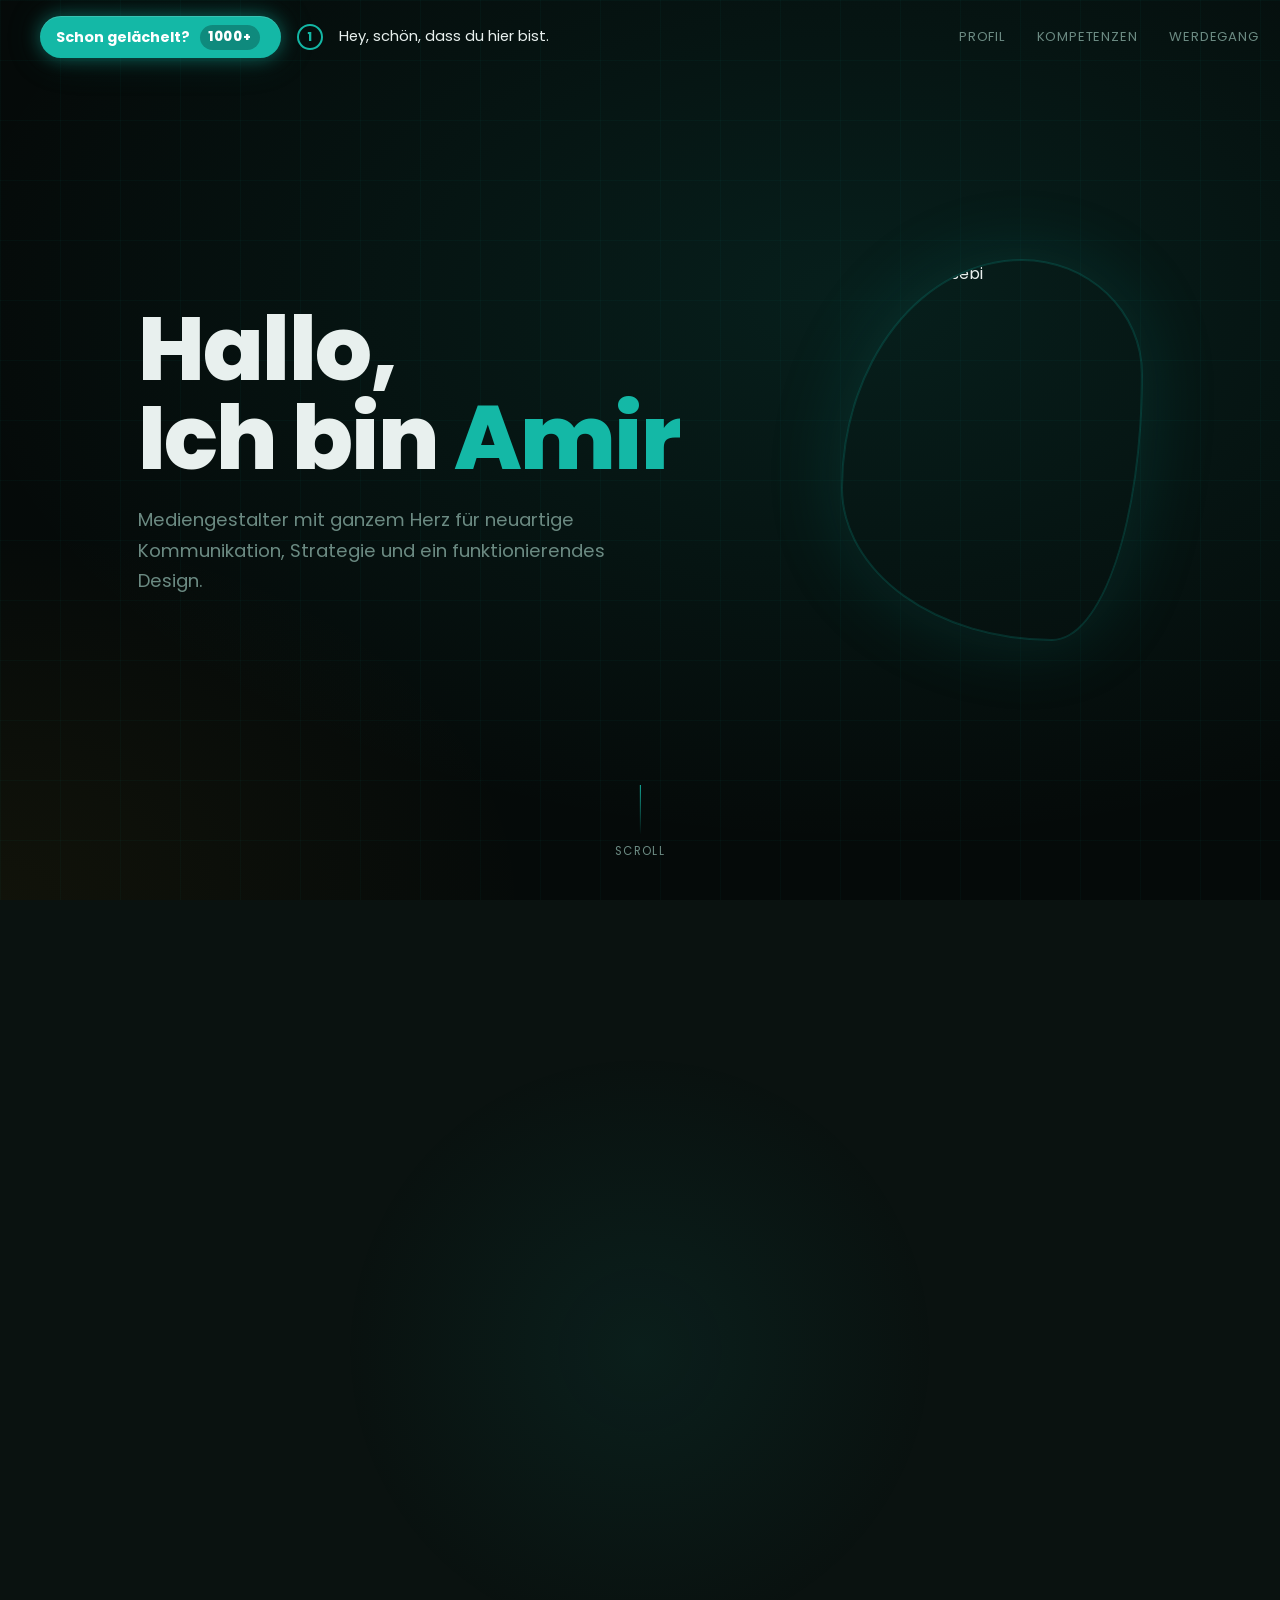
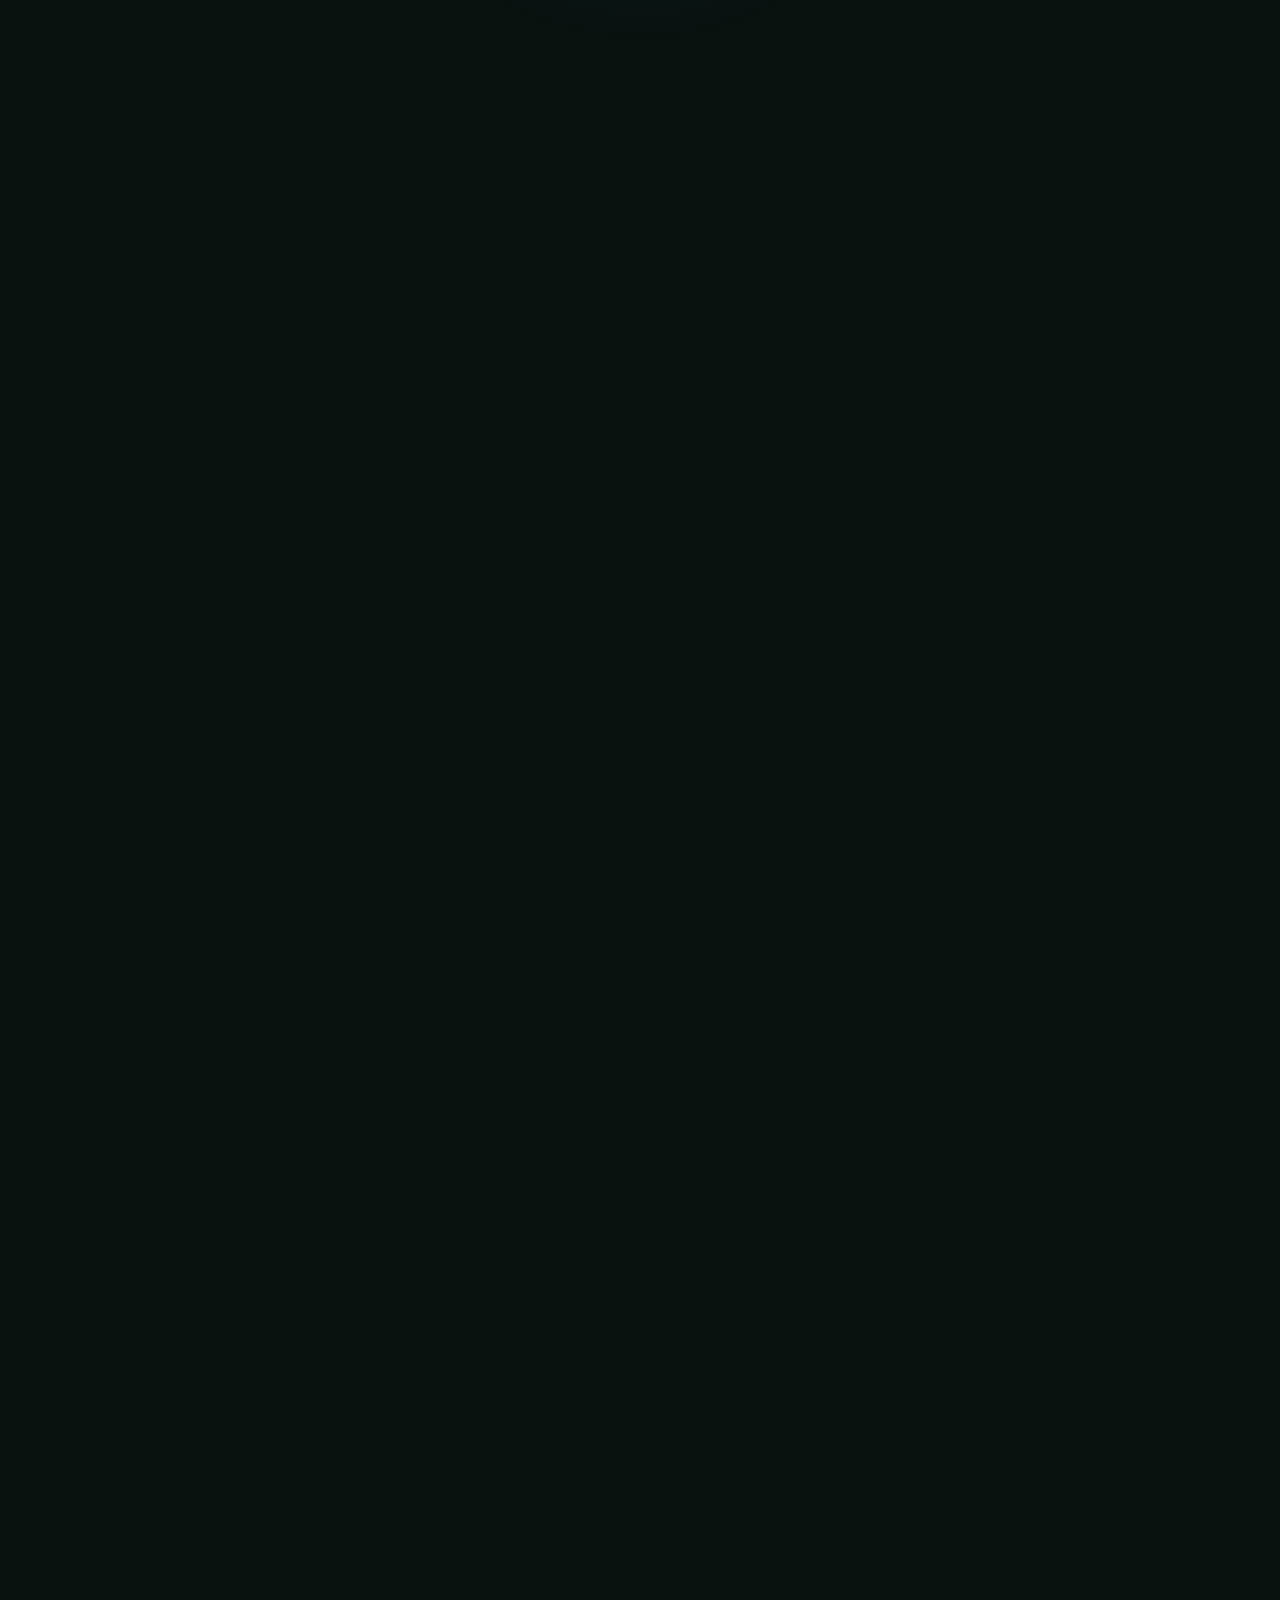
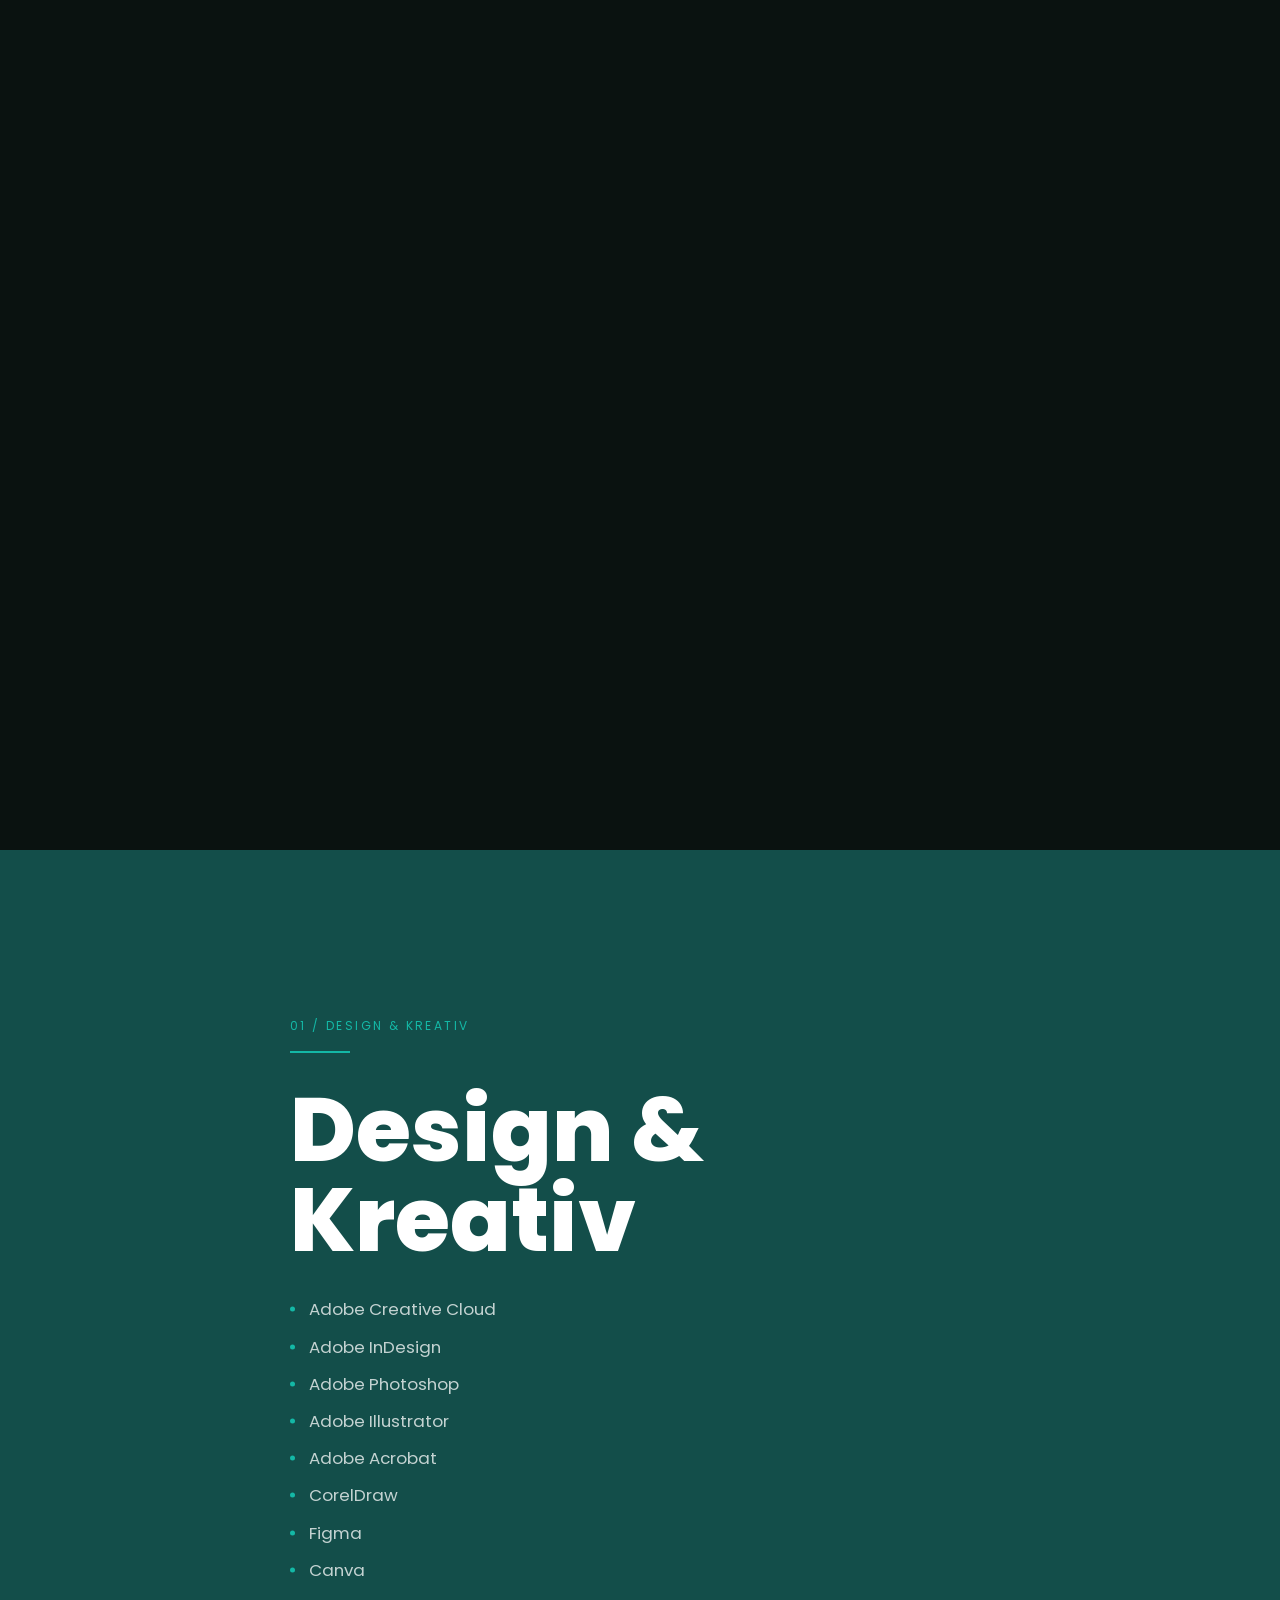
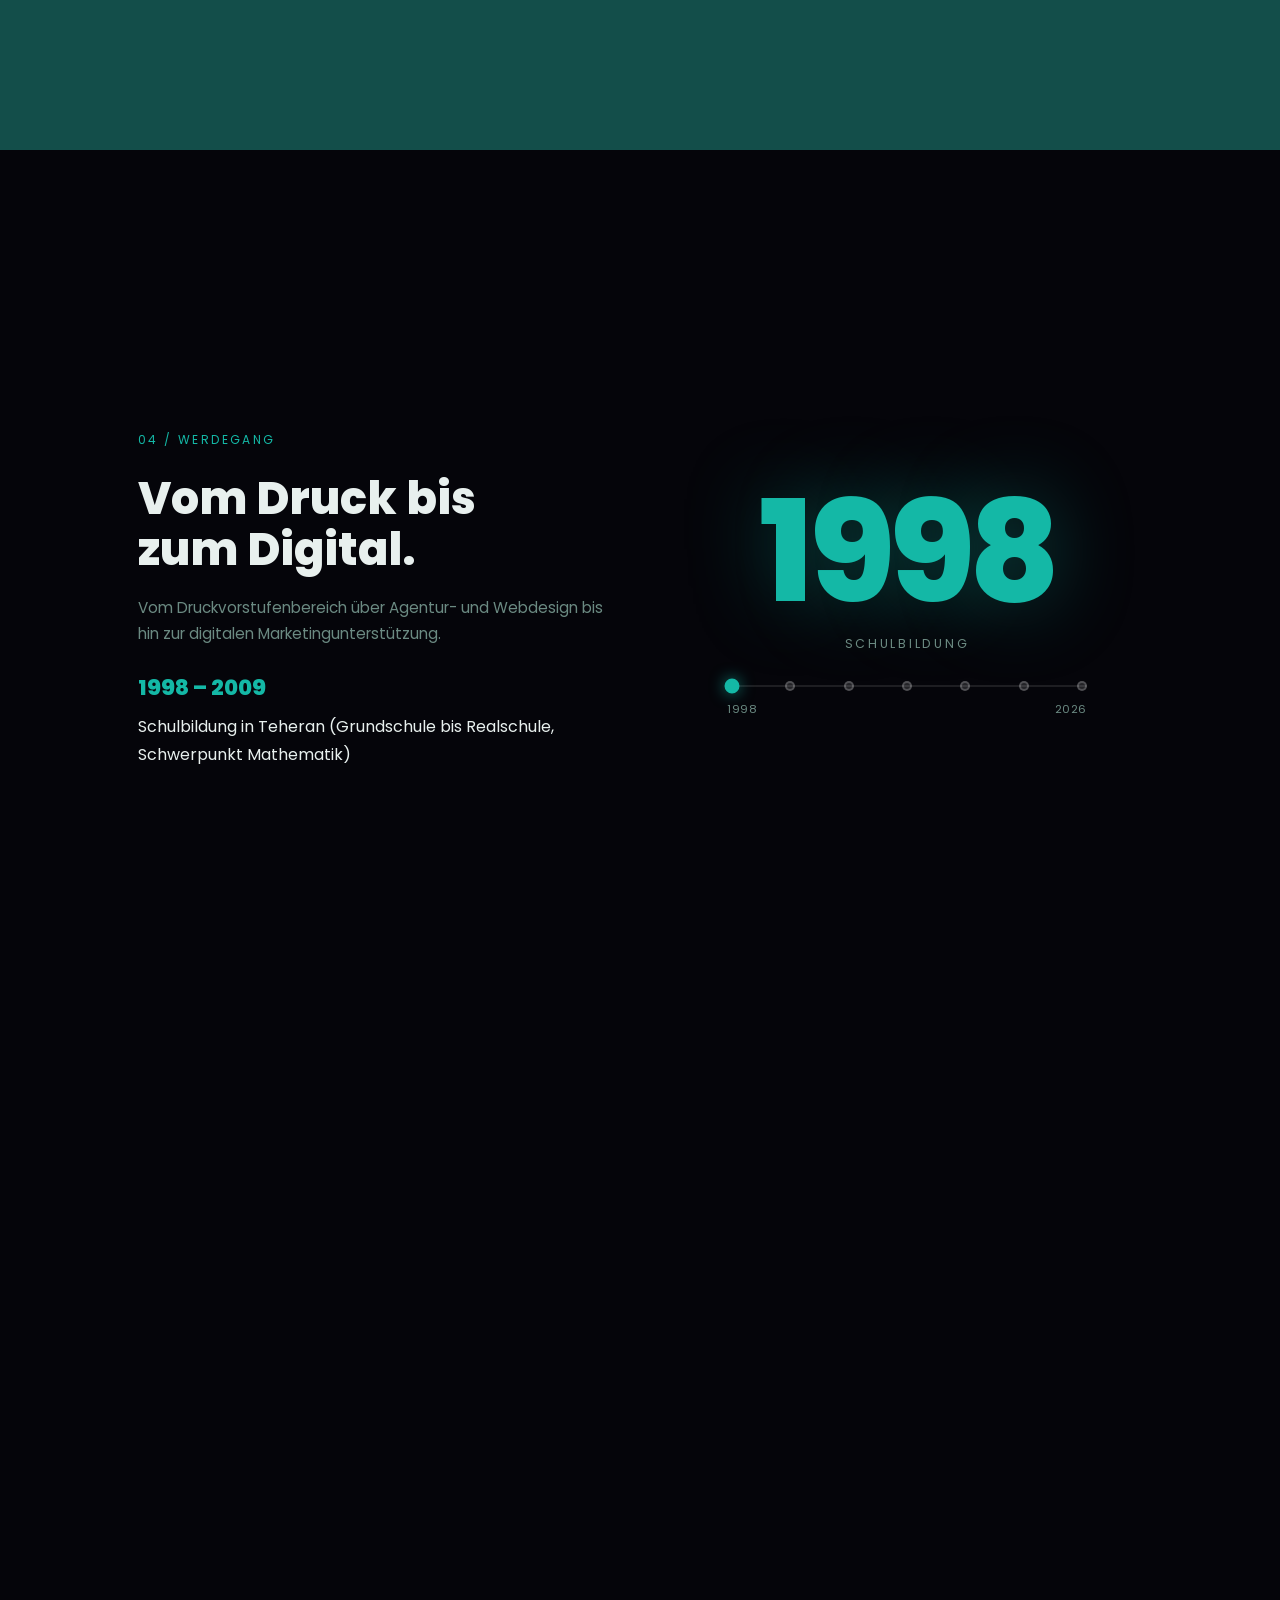
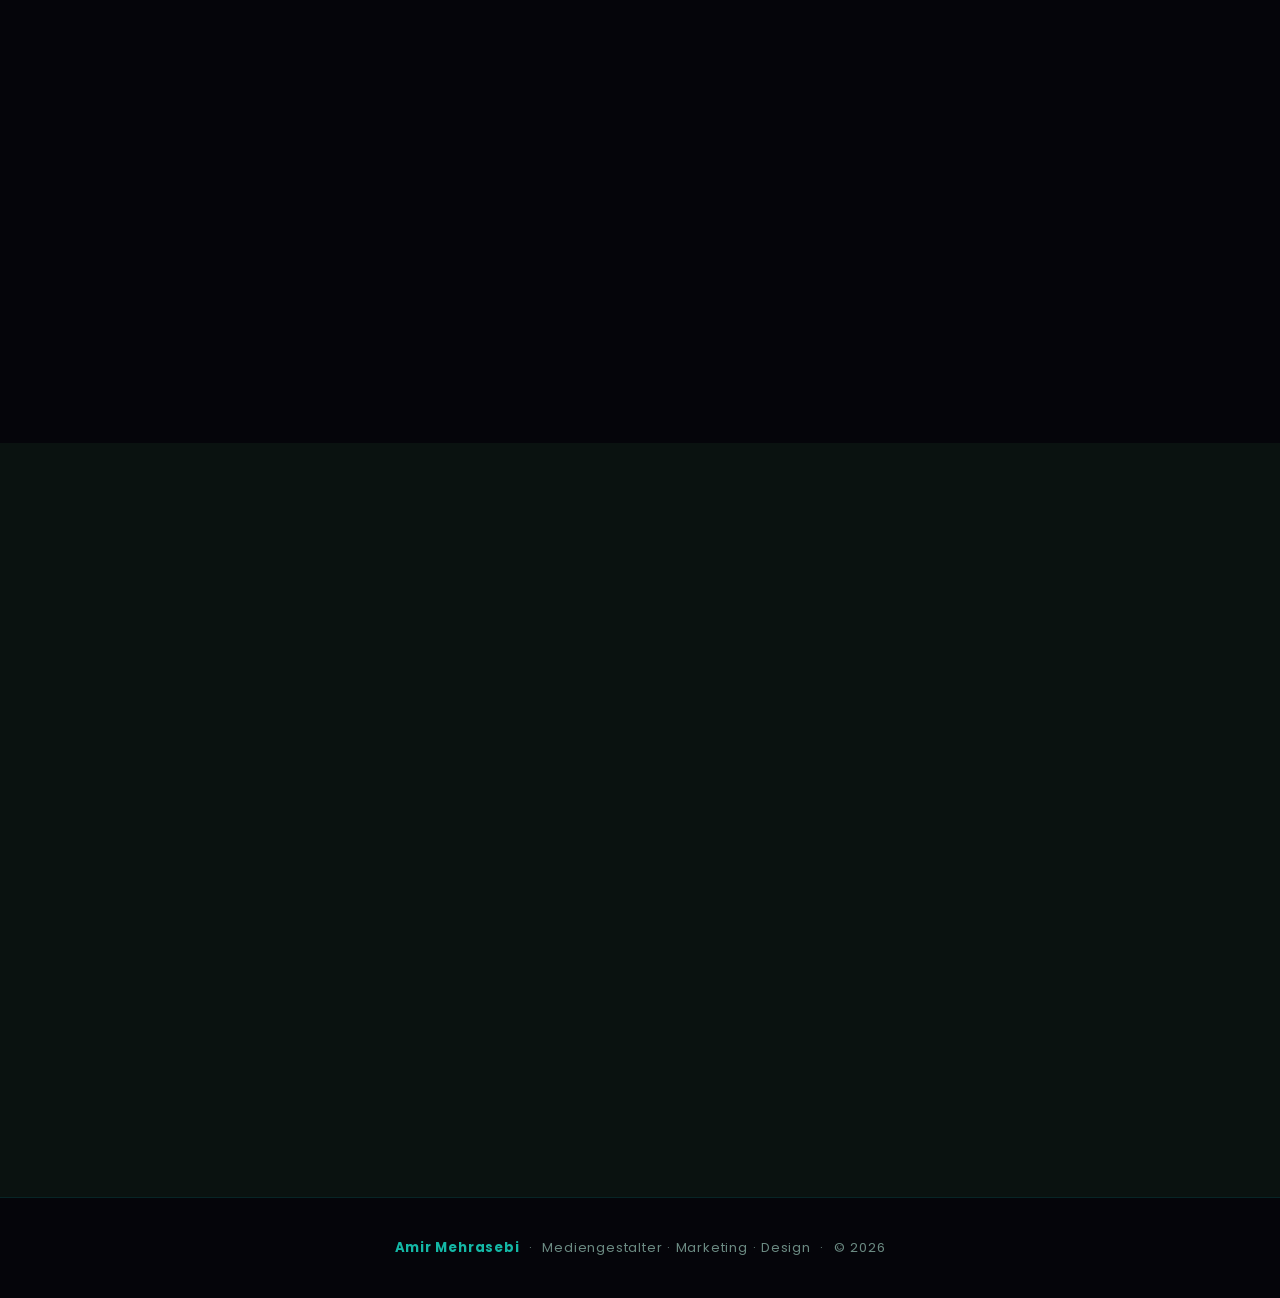
==== index.html @ 90a45c8a "js auslagern- update index.html" ====
<!doctype html>
<html lang="de">
  <head>
    <meta charset="UTF-8" />
    <meta name="viewport" content="width=device-width, initial-scale=1.0" />
    <title>Amir Mehrasebi — Mediengestalter &amp; Marketing Designer</title>
    <link rel="preconnect" href="https://fonts.googleapis.com" />
    <link rel="preconnect" href="https://fonts.gstatic.com" crossorigin />
    <link
      href="https://fonts.googleapis.com/css2?family=Poppins:wght@400;600;700;800;900&display=swap"
      rel="stylesheet"
    />
    <link rel="stylesheet" href="style.css" />
  </head>
  <body>
    <!-- NAV -->
    <nav class="nav" id="nav">
      <div class="nav-left">
        <button class="smile-btn" id="smileBtn">
          Schon gelächelt?
          <span class="smile-count" id="smileCount">1000</span>
        </button>
        <div class="smile-indicator" id="smileIndicator">1</div>
        <div class="smile-rotating">
          <span class="smile-text active">Hey, schön, dass du hier bist.</span>
          <span class="smile-text">Darf ich dich um etwas bitten?</span>
          <span class="smile-text"
            >Nimm dir einen Moment. Atme tief durch. Lächle kurz.</span
          >
          <span class="smile-text">Ja, genau jetzt. 😊</span>
          <span class="smile-text"
            >Und wenn du magst, schick mir dieses Lächeln gedanklich
            rüber.</span
          >
          <span class="smile-text"
            >Ein Lächeln schadet nie – aber es kann unglaublich viel
            bewirken.</span
          >
        </div>
      </div>
      <div class="nav-links">
        <a href="#story">Profil</a>
        <a href="#kompetenzen">Kompetenzen</a>
        <a href="#werdegang">Werdegang</a>
        <a href="#arbeitsproben">Arbeitsproben</a>
        <a href="#kontakt">Kontakt</a>
      </div>
    </nav>

    <!-- HERO -->
    <section class="hero" id="hero">
      <div class="hero-bg" id="heroBg"></div>
      <div class="hero-bg-grid"></div>
      <div class="hero-inner">
        <div class="hero-content">
          <h1 class="hero-name">
            <span>Hallo,</span>
            <span style="white-space: nowrap"
              >Ich bin <span style="color: var(--accent)">Amir</span></span
            >
          </h1>
          <p class="hero-bio">
            Mediengestalter mit ganzem Herz für neuartige Kommunikation,
            Strategie und ein funktionierendes Design.
          </p>
        </div>
        <div class="hero-photo-wrap">
          <img
            src="https://raw.githubusercontent.com/amirmehrasebi/cv/refs/heads/main/assets/images/profil.jpg"
            alt="Amir Mehrasebi"
            class="hero-photo"
          />
        </div>
      </div>
      <div class="hero-scroll">
        <div class="scroll-line"></div>
        Scroll
      </div>
    </section>

    <!-- STORYTELLING STICKY -->
    <div class="story-outer" id="story">
      <div class="story-sticky">
        <div class="story-bg-glow"></div>

        <div class="story-phase" id="phase1">
          <div class="phase-label">01 / Profil</div>
          <h2>Medien&shy;gestalter.</h2>
          <p>Digital &amp; Print — Kreative Konzepte für Print und Online.</p>
        </div>

        <div class="story-phase" id="phase2">
          <div class="phase2-photos">
            <div class="float-card-wrap">
              <div class="float-card">
                <img
                  src="https://raw.githubusercontent.com/amirmehrasebi/cv/refs/heads/main/assets/images/IMG_7983.JPG"
                  alt="Foto 1"
                />
              </div>
            </div>
            <div class="float-card-wrap">
              <div class="float-card">
                <img
                  src="https://raw.githubusercontent.com/amirmehrasebi/cv/refs/heads/main/assets/images/IMG_8635.JPG"
                  alt="Foto 2"
                />
              </div>
            </div>
            <div class="float-card-wrap">
              <div class="float-card">
                <img
                  src="https://raw.githubusercontent.com/amirmehrasebi/cv/refs/heads/main/assets/images/IMG_9098.JPEG"
                  alt="Foto 3"
                />
              </div>
            </div>
          </div>
          <div class="phase-label">02 / Über mich</div>
          <h1>Zwischen Bildschirm und Lagerfeuer</h1>
          <p>
            33 Jahre alt und immer neugierig auf das, was hinter der nächsten
            Kurve wartet. Beruflich schlägt mein Herz für Design und
            Kommunikation, privat für Natur, Camping und spontane Abenteuer.
            Neue Ideen finde ich oft genau dort, wo der Empfang schlecht und die
            Aussicht gut ist!
          </p>
        </div>

        <div class="story-phase" id="phase3">
          <div class="phase-label">03 / Erfahrung</div>
          <div class="big-num">7+</div>
          <p>Jahre Berufserfahrung.<br />Von Teheran bis Recklinghausen.</p>
        </div>
      </div>
    </div>

    <!-- HORIZONTAL SCROLL / KOMPETENZEN DETAIL -->
    <div class="horizontal-wrap" id="hWrap">
      <div class="horizontal-track" id="hTrack">
        <div class="h-panel">
          <div class="h-panel-inner">
            <div class="h-panel-num">01 / Design &amp; Kreativ</div>
            <div class="h-panel-divider"></div>
            <div class="h-panel-title">Design &amp;<br />Kreativ</div>
            <ul class="h-panel-list">
              <li>Adobe Creative Cloud</li>
              <li>Adobe InDesign</li>
              <li>Adobe Photoshop</li>
              <li>Adobe Illustrator</li>
              <li>Adobe Acrobat</li>
              <li>CorelDraw</li>
              <li>Figma</li>
              <li>Canva</li>
            </ul>
          </div>
        </div>

        <div class="h-panel">
          <div class="h-panel-inner">
            <div class="h-panel-num">02 / Marketing</div>
            <div class="h-panel-divider"></div>
            <div class="h-panel-title">Marketing &amp;<br />Digital</div>
            <ul class="h-panel-list">
              <li>Gestaltung von Marketingmaterialien</li>
              <li>Newsletter-Design</li>
              <li>Technische Kampagnenunterstützung</li>
              <li>Social-Media-Grafiken</li>
              <li>CMS-Management</li>
              <li>HTML</li>
              <li>CSS</li>
              <li>JavaScript (Grundkenntnisse)</li>
            </ul>
          </div>
        </div>

        <div class="h-panel">
          <div class="h-panel-inner">
            <div class="h-panel-num">03 / Video &amp; Animation</div>
            <div class="h-panel-divider"></div>
            <div class="h-panel-title">Video &amp;<br />Infoanimation</div>
            <ul class="h-panel-list">
              <li>Vyond</li>
              <li>Canva</li>
              <li>CapCut</li>
            </ul>
          </div>
        </div>

        <div class="h-panel">
          <div class="h-panel-inner">
            <div class="h-panel-num">04 / Tools</div>
            <div class="h-panel-divider"></div>
            <div class="h-panel-title">Weitere Sachen</div>
            <ul class="h-panel-list">
              <li>Microsoft Office</li>
              <li>Google Workspace</li>
              <li>KI-gestützte Arbeitsprozesse</li>
              <li>Projekt- und Aufgabenmanagement</li>
            </ul>
          </div>
        </div>

        <div class="h-panel">
          <div class="h-panel-inner">
            <div class="h-panel-num">05 / Sprachen</div>
            <div class="h-panel-divider"></div>
            <div class="h-panel-title">Sprachen</div>
            <ul class="h-panel-list">
              <li>Deutsch – fließend</li>
              <li>Englisch – fließend</li>
              <li>Persisch – Muttersprache</li>
            </ul>
          </div>
        </div>
      </div>
    </div>

    <!-- WERDEGANG ORBIT -->
    <div class="imgseq-outer" id="werdegang">
      <div class="imgseq-sticky">
        <div class="imgseq-content">
          <div class="imgseq-text">
            <div class="sec-tag">04 / Werdegang</div>
            <h2>Vom Druck bis<br />zum Digital.</h2>
            <p class="imgseq-static-desc">
              Vom Druckvorstufenbereich über Agentur- und Webdesign bis hin zur
              digitalen Marketingunterstützung.
            </p>
            <div class="orbit-period-label" id="orbitPeriod">1998 – 2009</div>
            <div class="orbit-period-desc" id="orbitDesc">
              Schulbildung in Teheran (Grundschule bis Realschule, Schwerpunkt
              Mathematik)
            </div>
          </div>
          <div class="imgseq-visual">
            <div class="tl-big-year" id="tlYear">1998</div>
            <div class="tl-step-label" id="tlLabel">Schulbildung</div>
            <div class="tl-progress-wrap">
              <div class="tl-progress-track">
                <div class="tl-progress-fill" id="tlBar"></div>
                <div class="tl-dots">
                  <span class="tl-dot current filled" data-idx="0"></span>
                  <span class="tl-dot" data-idx="1"></span>
                  <span class="tl-dot" data-idx="2"></span>
                  <span class="tl-dot" data-idx="3"></span>
                  <span class="tl-dot" data-idx="4"></span>
                  <span class="tl-dot" data-idx="5"></span>
                  <span class="tl-dot" data-idx="6"></span>
                </div>
              </div>
              <div class="tl-years-row">
                <span>1998</span>
                <span>2026</span>
              </div>
            </div>
          </div>
        </div>
      </div>
    </div>

    <!-- ARBEITSPROBEN -->
    <section class="section" id="arbeitsproben">
      <div class="section-header reveal">
        <div class="sec-tag">05 / Arbeitsproben</div>
        <h2>Ausgewählte<br />Projekte</h2>
      </div>
      <div class="portfolio-grid">
        <div class="portfolio-card reveal">
          <div class="card-glow"></div>
          <div class="card-img">
            <img src="https://raw.githubusercontent.com/amirmehrasebi/cv/refs/heads/main/assets/images/arbeitsproben.jpg" alt="Arbeitsprobe 1" loading="lazy" />
          </div>
          <div class="card-body">
            <div class="card-tag">Design</div>
            <div class="card-title">Arbeitsprobe 1</div>
          </div>
        </div>

        <div class="portfolio-card reveal">
          <div class="card-glow"></div>
          <div class="card-img">
            <img src="https://raw.githubusercontent.com/amirmehrasebi/cv/refs/heads/main/assets/images/arbeitsproben2.jpg" alt="Arbeitsprobe 2" loading="lazy" />
          </div>
          <div class="card-body">
            <div class="card-tag">Design</div>
            <div class="card-title">Arbeitsprobe 2</div>
          </div>
        </div>

        <div class="portfolio-card reveal">
          <div class="card-glow"></div>
          <div class="card-img">
            <img src="https://raw.githubusercontent.com/amirmehrasebi/cv/refs/heads/main/assets/images/arbeitsproben3.jpg" alt="Arbeitsprobe 3" loading="lazy" />
          </div>
          <div class="card-body">
            <div class="card-tag">Print</div>
            <div class="card-title">Arbeitsprobe 3</div>
          </div>
        </div>

        <div class="portfolio-card reveal">
          <div class="card-glow"></div>
          <div class="card-img">
            <img src="https://raw.githubusercontent.com/amirmehrasebi/cv/refs/heads/main/assets/images/arbeitsproben4.jpg" alt="Arbeitsprobe 4" loading="lazy" />
          </div>
          <div class="card-body">
            <div class="card-tag">Print</div>
            <div class="card-title">Arbeitsprobe 4</div>
          </div>
        </div>

        <div class="portfolio-card reveal">
          <div class="card-glow"></div>
          <div class="card-img">
            <img src="https://raw.githubusercontent.com/amirmehrasebi/cv/refs/heads/main/assets/images/arbeitsproben5.jpg" alt="Arbeitsprobe 5" loading="lazy" />
          </div>
          <div class="card-body">
            <div class="card-tag">Marketing</div>
            <div class="card-title">Arbeitsprobe 5</div>
          </div>
        </div>

        <div class="portfolio-card reveal">
          <div class="card-glow"></div>
          <div class="card-img">
            <img src="https://raw.githubusercontent.com/amirmehrasebi/cv/refs/heads/main/assets/images/arbeitsproben6.jpg" alt="Arbeitsprobe 6" loading="lazy" />
          </div>
          <div class="card-body">
            <div class="card-tag">Marketing</div>
            <div class="card-title">Arbeitsprobe 6</div>
          </div>
        </div>

        <div class="portfolio-card reveal">
          <div class="card-glow"></div>
          <div class="card-img">
            <img src="https://raw.githubusercontent.com/amirmehrasebi/cv/refs/heads/main/assets/images/arbeitsproben7.jpg" alt="Arbeitsprobe 7" loading="lazy" />
          </div>
          <div class="card-body">
            <div class="card-tag">Social Media</div>
            <div class="card-title">Arbeitsprobe 7</div>
          </div>
        </div>

        <div class="portfolio-card reveal">
          <div class="card-glow"></div>
          <div class="card-img">
            <img src="https://raw.githubusercontent.com/amirmehrasebi/cv/refs/heads/main/assets/images/arbeitsproben8.jpg" alt="Arbeitsprobe 8" loading="lazy" />
          </div>
          <div class="card-body">
            <div class="card-tag">Social Media</div>
            <div class="card-title">Arbeitsprobe 8</div>
          </div>
        </div>

        <div class="portfolio-card reveal">
          <div class="card-glow"></div>
          <div class="card-img">
            <img src="https://raw.githubusercontent.com/amirmehrasebi/cv/refs/heads/main/assets/images/arbeitsproben9.jpg" alt="Arbeitsprobe 9" loading="lazy" />
          </div>
          <div class="card-body">
            <div class="card-tag">Social Media</div>
            <div class="card-title">Arbeitsprobe 9</div>
          </div>
        </div>

        <div class="portfolio-card reveal">
          <div class="card-glow"></div>
          <div class="card-img">
            <img src="https://raw.githubusercontent.com/amirmehrasebi/cv/refs/heads/main/assets/images/1723449518637.jpeg" alt="Arbeitsprobe 10" loading="lazy" />
          </div>
          <div class="card-body">
            <div class="card-tag">Design</div>
            <div class="card-title">Arbeitsprobe 10</div>
          </div>
        </div>

        <div class="portfolio-card reveal">
          <div class="card-glow"></div>
          <div class="card-img">
            <img src="https://raw.githubusercontent.com/amirmehrasebi/cv/refs/heads/main/assets/images/1738588733591.jpeg" alt="Arbeitsprobe 11" loading="lazy" />
          </div>
          <div class="card-body">
            <div class="card-tag">Design</div>
            <div class="card-title">Arbeitsprobe 11</div>
          </div>
        </div>

        <div class="portfolio-card reveal">
          <div class="card-glow"></div>
          <div class="card-img">
            <img src="https://raw.githubusercontent.com/amirmehrasebi/cv/refs/heads/main/assets/images/contao.jpeg" alt="Website Relaunch" loading="lazy" />
          </div>
          <div class="card-body">
            <div class="card-tag">Web</div>
            <div class="card-title">Website Relaunch</div>
          </div>
        </div>

        <div class="portfolio-card reveal">
          <div class="card-glow"></div>
          <div class="card-img">
            <img src="https://raw.githubusercontent.com/amirmehrasebi/cv/refs/heads/main/assets/images/einsatzrechner_mockup_2.png" alt="Einsatzrechner" loading="lazy" />
          </div>
          <div class="card-body">
            <div class="card-tag">Web-Tool</div>
            <div class="card-title">Einsatzrechner</div>
          </div>
        </div>

        <div class="portfolio-card reveal">
          <div class="card-glow"></div>
          <div class="card-img">
            <img src="https://raw.githubusercontent.com/amirmehrasebi/cv/refs/heads/main/assets/images/Screenshot%202026-06-03%20192926.png" alt="Arbeitsprobe 14" loading="lazy" />
          </div>
          <div class="card-body">
            <div class="card-tag">Design</div>
            <div class="card-title">Arbeitsprobe 14</div>
          </div>
        </div>

        <div class="portfolio-card reveal">
          <div class="card-glow"></div>
          <div class="card-img">
            <img src="https://raw.githubusercontent.com/amirmehrasebi/cv/refs/heads/main/assets/images/vorsorge-radar.jpeg" alt="Vorsorge-Radar" loading="lazy" />
          </div>
          <div class="card-body">
            <div class="card-tag">Web-Tool</div>
            <div class="card-title">Vorsorge-Radar</div>
          </div>
        </div>
      </div>
    </section>

    <!-- KONTAKT -->
    <section class="section" id="kontakt" style="background: var(--bg2)">
      <div class="kontakt-inner">
        <div class="sec-tag reveal">06 / Kontakt</div>
        <h2 class="reveal">Bin ich interessant<br />für Ihr Team?</h2>
        <p class="reveal">
          Ich freue mich auf interessante Projekte und kreative
          Herausforderungen.
        </p>
        <div class="kontakt-links reveal">
          <a href="tel:+4915770044441" class="kontakt-item">
            <span class="k-icon">☏</span>
            <div>
              <div class="k-label">Mobil</div>
              <div>0157 70 04 44 41</div>
            </div>
          </a>
          <a href="mailto:mehrasebi.amir@gmail.com" class="kontakt-item">
            <span class="k-icon">✉</span>
            <div>
              <div class="k-label">E-Mail</div>
              <div>mehrasebi.amir@gmail.com</div>
            </div>
          </a>
          <a
            href="https://www.linkedin.com/in/amir-mehrasebi/"
            target="_blank"
            rel="noopener"
            class="kontakt-item"
          >
            <span class="k-icon">🔗</span>
            <div>
              <div class="k-label">LinkedIn</div>
              <div>amir-mehrasebi</div>
            </div>
          </a>
        </div>
      </div>
    </section>

    <!-- FOOTER -->
    <footer>
      <strong>Amir Mehrasebi</strong> &nbsp;·&nbsp; Mediengestalter · Marketing
      · Design &nbsp;·&nbsp; © 2026
    </footer>

    <!-- IMAGE MODAL -->
    <div class="img-modal" id="imgModal">
      <div class="img-modal-panel" id="imgModalPanel">
        <button class="img-modal-close" id="imgModalClose">✕</button>
        <img id="imgModalImg" src="" alt="" />
      </div>
    </div>

    <!-- GSAP 3.12.5 -->
    <script src="https://cdnjs.cloudflare.com/ajax/libs/gsap/3.12.5/gsap.min.js"></script>
    <script src="https://cdnjs.cloudflare.com/ajax/libs/gsap/3.12.5/ScrollTrigger.min.js"></script>
    <script src="https://unpkg.com/@studio-freight/lenis@1.0.42/dist/lenis.min.js"></script>
    <script src="script.js"></script>
  </body>
</html>
---- style.css ----
*,
*::before,
*::after {
  box-sizing: border-box;
  margin: 0;
  padding: 0;
}

:root {
  --font: "Poppins", system-ui, sans-serif;
  --bg: #05050a;
  --bg2: #0a1210;
  --accent: #14b8a6;
  --accent2: #cea763;
  --text: #e8f0ee;
  --muted: #6b8a82;
  --glass: rgba(20, 184, 166, 0.06);
  --glass-border: rgba(20, 184, 166, 0.18);
}

html {
  scroll-behavior: smooth;
}
body {
  font-family: var(--font);
  background: var(--bg);
  color: var(--text);
  overflow-x: hidden;
}

/* ── NAV ── */
.nav {
  position: fixed;
  top: 0;
  left: 0;
  right: 0;
  z-index: 100;
  padding: 1rem 2.5rem 1rem;
  display: flex;
  align-items: center;
  justify-content: space-between;
  transition: background 0.4s;
}
.nav.scrolled {
  background: rgba(5, 10, 9, 0.8);
  backdrop-filter: blur(20px);
}

/* left side: rotating text + button — eine Zeile */
.nav-left {
  display: flex;
  flex-direction: row;
  align-items: center;
  gap: 1rem;
}
.smile-rotating {
  position: relative;
  height: 1.4em;
  width: 620px;
  flex-shrink: 0;
}
.smile-text {
  position: absolute;
  top: 0;
  left: 0;
  font-size: 0.92rem;
  color: var(--text);
  white-space: nowrap;
  opacity: 0;
  transform: translateY(6px);
  transition:
    opacity 0.7s ease,
    transform 0.7s ease;
  pointer-events: none;
}
.smile-text.active {
  opacity: 1;
  transform: translateY(0);
  pointer-events: auto;
}
.smile-btn {
  display: inline-flex;
  align-items: center;
  gap: 0.6rem;
  background: #14b8a6;
  color: #fff;
  border: none;
  padding: 0.55rem 1.3rem 0.55rem 1rem;
  border-radius: 100px;
  font-family: var(--font);
  font-size: 0.9rem;
  font-weight: 700;
  cursor: pointer;
  white-space: nowrap;
  flex-shrink: 0;
  position: relative;
  box-shadow:
    0 0 18px rgba(20, 184, 166, 0.45),
    0 0 40px rgba(20, 184, 166, 0.15),
    inset 0 1px 0 rgba(255, 255, 255, 0.15);
  transition:
    box-shadow 0.25s,
    transform 0.2s;
  animation: smilePulse 3s ease-in-out infinite;
}
@keyframes smilePulse {
  0%,
  100% {
    opacity: 1;
  }
  50% {
    opacity: 0.75;
  }
}
.smile-btn:hover {
  transform: translateY(-2px);
  box-shadow:
    0 0 32px rgba(20, 184, 166, 0.7),
    0 0 70px rgba(20, 184, 166, 0.3),
    inset 0 1px 0 rgba(255, 255, 255, 0.2);
}
.smile-btn:active {
  transform: scale(0.96);
}
.smile-count {
  background: rgba(0, 0, 0, 0.25);
  padding: 0.15rem 0.55rem;
  border-radius: 100px;
  font-size: 0.82rem;
  font-weight: 800;
  letter-spacing: 0.03em;
}
.smile-count::after {
  content: "+";
  font-size: 0.75rem;
  margin-left: 1px;
}

.nav-links {
  display: flex;
  gap: 2rem;
}
.nav-links a {
  color: var(--muted);
  text-decoration: none;
  font-size: 0.82rem;
  letter-spacing: 0.06em;
  text-transform: uppercase;
  transition: color 0.2s;
}
.nav-links a:hover {
  color: var(--text);
}

/* ── HERO ── */
.hero {
  position: relative;
  height: 100vh;
  display: flex;
  align-items: center;
  justify-content: center;
  overflow: hidden;
}
.hero-bg {
  position: absolute;
  inset: -10%;
  background:
    radial-gradient(
      ellipse 70% 60% at 60% 40%,
      rgba(20, 184, 166, 0.12) 0%,
      transparent 60%
    ),
    radial-gradient(
      ellipse 50% 50% at 20% 80%,
      rgba(212, 160, 23, 0.06) 0%,
      transparent 50%
    ),
    #050a09;
  transform-origin: center;
  transform: scale(1.4);
  will-change: transform;
}
.hero-bg-grid {
  position: absolute;
  inset: 0;
  background-image:
    linear-gradient(rgba(20, 184, 166, 0.04) 1px, transparent 1px),
    linear-gradient(90deg, rgba(20, 184, 166, 0.04) 1px, transparent 1px);
  background-size: 60px 60px;
}
.hero-inner {
  position: relative;
  z-index: 2;
  display: grid;
  grid-template-columns: 1fr auto;
  align-items: center;
  gap: 5rem;
  max-width: 1100px;
  width: 100%;
  padding: 0 3rem;
}
.hero-name {
  display: block;
  margin-bottom: 1.4rem;
}
.hero-name > span {
  display: block;
  font-size: clamp(3.2rem, 7vw, 6.5rem);
  font-weight: 800;
  letter-spacing: -0.02em;
  line-height: 1;
  color: var(--text);
  white-space: nowrap;
}
.hero-bio {
  font-size: clamp(1rem, 1.8vw, 1.15rem);
  font-weight: 400;
  color: var(--muted);
  line-height: 1.65;
  max-width: 520px;
}
.hero-photo-wrap {
  width: 300px;
  height: 380px;
  border-radius: 60% 40% 30% 70% / 60% 30% 70% 40%;
  overflow: hidden;
  border: 1px solid var(--glass-border);
  box-shadow:
    0 0 80px rgba(20, 184, 166, 0.15),
    0 0 0 1px var(--glass-border);
  flex-shrink: 0;
}
.hero-photo {
  width: 100%;
  height: 100%;
  object-fit: cover;
  object-position: center top;
  display: block;
}
.hero-scroll {
  position: absolute;
  bottom: 2.5rem;
  left: 50%;
  transform: translateX(-50%);
  display: flex;
  flex-direction: column;
  align-items: center;
  gap: 0.5rem;
  color: var(--muted);
  font-size: 0.72rem;
  letter-spacing: 0.12em;
  text-transform: uppercase;
}
.scroll-line {
  width: 1px;
  height: 50px;
  background: linear-gradient(to bottom, var(--accent), transparent);
  animation: scrollDrop 2s ease-in-out infinite;
}
@keyframes scrollDrop {
  0%,
  100% {
    opacity: 0.3;
    transform: scaleY(0.5) translateY(-10px);
  }
  50% {
    opacity: 1;
    transform: scaleY(1) translateY(0);
  }
}
@keyframes pulse {
  0%,
  100% {
    opacity: 1;
    transform: scale(1);
  }
  50% {
    opacity: 0.4;
    transform: scale(0.6);
  }
}
@media (max-width: 768px) {
  .hero-inner {
    grid-template-columns: 1fr;
    text-align: center;
  }
  .hero-photo-wrap {
    width: 200px;
    height: 250px;
    margin: 0 auto;
  }
  .hero-bio {
    margin: 0 auto;
  }
}

/* ── STORY STICKY ── */
.story-outer {
  position: relative;
  height: 350vh;
  background: var(--bg2);
}
.story-sticky {
  position: sticky;
  top: 0;
  height: 100vh;
  display: flex;
  align-items: center;
  justify-content: center;
}
.story-bg-glow {
  position: absolute;
  width: 600px;
  height: 600px;
  border-radius: 50%;
  background: radial-gradient(
    circle,
    rgba(20, 184, 166, 0.08) 0%,
    transparent 70%
  );
  pointer-events: none;
}
.story-phase {
  position: absolute;
  text-align: center;
  padding: 0 2rem;
  opacity: 0;
  will-change: opacity, transform;
}
.phase-label {
  font-size: 0.78rem;
  letter-spacing: 0.2em;
  text-transform: uppercase;
  color: var(--accent);
  margin-bottom: 1.2rem;
}
.story-phase h2,
.story-phase h1 {
  font-size: clamp(2.5rem, 7vw, 6rem);
  font-weight: 800;
  line-height: 1.05;
}
.story-phase p {
  margin-top: 1.5rem;
  font-size: clamp(1rem, 2vw, 1.3rem);
  font-weight: 400;
  color: var(--muted);
  max-width: 600px;
  margin-left: auto;
  margin-right: auto;
}
.big-num {
  font-size: clamp(6rem, 18vw, 16rem);
  font-weight: 800;
  color: var(--accent);
  line-height: 1;
}

/* ── PHASE 2 LAYOUT ── */
#phase2 {
  display: flex;
  flex-direction: column;
  align-items: center;
  gap: 1.8rem;
  max-width: 900px;
  width: 100%;
  padding: 0 3rem;
  text-align: center;
}
#phase2 .phase-label {
  margin-bottom: 0;
}
#phase2 h1 {
  font-size: clamp(1.6rem, 3.5vw, 2.6rem);
}
#phase2 p {
  font-size: clamp(1rem, 2vw, 1.25rem);
  color: var(--muted);
  line-height: 1.75;
  max-width: 600px;
  margin: 0;
}
.phase2-photos {
  display: flex;
  gap: 1.4rem;
  align-items: center;
  justify-content: center;
}
.float-card-wrap {
  position: relative;
}

/* versetztes Accent-Duplikat hinter jeder Karte */
.float-card-wrap {
  position: relative;
}
.float-card-wrap::before {
  content: "";
  position: absolute;
  inset: 0;
  background: var(--accent);
  z-index: -1;
}
.float-card-wrap:nth-child(1)::before {
  border-radius: 60% 40% 30% 70% / 60% 30% 70% 40%;
  transform: translate(-2px, 2px);
}
.float-card-wrap:nth-child(2)::before {
  border-radius: 30% 70% 70% 30% / 30% 30% 70% 70%;
  transform: translate(2px, 2px);
}
.float-card-wrap:nth-child(3)::before {
  border-radius: 50% 50% 20% 80% / 25% 75% 25% 75%;
  transform: translate(2px, -2px);
}

.float-card {
  position: relative;
  width: 155px;
  height: 205px;
  background: rgba(20, 184, 166, 0.05);
  border: 1px solid var(--glass-border);
  overflow: hidden;
  cursor: pointer;
  transition: transform 0.35s ease;
}
.float-card img {
  filter: grayscale(100%);
  transition: filter 0.35s ease;
}
.float-card-wrap:nth-child(1) .float-card {
  border-radius: 60% 40% 30% 70% / 60% 30% 70% 40%;
}
.float-card-wrap:nth-child(2) .float-card {
  border-radius: 30% 70% 70% 30% / 30% 30% 70% 70%;
}
.float-card-wrap:nth-child(3) .float-card {
  border-radius: 50% 50% 20% 80% / 25% 75% 25% 75%;
}
.float-card:hover {
  transform: scale(1.08);
}
.float-card:hover img {
  filter: grayscale(0%);
}
.float-card img {
  width: 100%;
  height: 100%;
  object-fit: cover;
  object-position: center;
  display: block;
}

/* ── IMAGE MODAL ── */
.img-modal {
  position: fixed;
  inset: 0;
  z-index: 9000;
  display: flex;
  align-items: center;
  justify-content: center;
  background: rgba(5, 5, 10, 0.65);
  backdrop-filter: blur(18px);
  opacity: 0;
  pointer-events: none;
  transition: opacity 0.3s ease;
}
.img-modal.open {
  opacity: 1;
  pointer-events: auto;
}
.img-modal-panel {
  position: relative;
  max-width: 420px;
  width: 90vw;
  max-height: 68vh;
  border-radius: 20px;
  overflow: hidden;
  box-shadow:
    0 30px 80px rgba(0, 0, 0, 0.7),
    0 0 0 1px rgba(20, 184, 166, 0.2);
  transform: scale(0.88) translateY(20px);
  transition: transform 0.35s cubic-bezier(0.34, 1.56, 0.64, 1);
}
.img-modal.open .img-modal-panel {
  transform: scale(1) translateY(0);
}
.img-modal-panel img {
  width: 100%;
  height: 100%;
  max-height: 68vh;
  object-fit: cover;
  display: block;
}
.img-modal-close {
  position: absolute;
  top: 12px;
  right: 12px;
  width: 32px;
  height: 32px;
  border-radius: 50%;
  background: rgba(5, 5, 10, 0.7);
  border: 1px solid rgba(255, 255, 255, 0.15);
  color: #fff;
  font-size: 1rem;
  cursor: pointer;
  display: flex;
  align-items: center;
  justify-content: center;
  transition: background 0.2s;
}
.img-modal-close:hover {
  background: rgba(20, 184, 166, 0.4);
}
@keyframes floatCard {
  0%,
  100% {
    transform: translateY(0px);
  }
  50% {
    transform: translateY(-5px);
  }
}

/* ── HORIZONTAL SCROLL ── */
.horizontal-wrap {
  overflow: hidden;
}
.horizontal-track {
  display: flex;
  width: 500vw;
}
.h-panel {
  width: 100vw;
  height: 100vh;
  display: flex;
  align-items: center;
  justify-content: center;
  flex-shrink: 0;
  padding: 4rem;
}
/* Panel backgrounds – accent color als Hintergrund */
.h-panel:nth-child(1) {
  background: #134e4a;
}
.h-panel:nth-child(2) {
  background: #1e3a8a;
}
.h-panel:nth-child(3) {
  background: #3b0764;
}
.h-panel:nth-child(4) {
  background: #21703e;
}
.h-panel:nth-child(5) {
  background: #050a09;
}

.h-panel-inner {
  max-width: 700px;
  width: 100%;
}

/* Num: Akzentfarbe pro Panel */
.h-panel-num {
  font-size: 0.75rem;
  letter-spacing: 0.2em;
  text-transform: uppercase;
  margin-bottom: 1rem;
}
.h-panel:nth-child(1) .h-panel-num {
  color: #14b8a6;
}
.h-panel:nth-child(2) .h-panel-num {
  color: #60a5fa;
}
.h-panel:nth-child(3) .h-panel-num {
  color: #a78bfa;
}
.h-panel:nth-child(4) .h-panel-num {
  color: #86efac;
}
.h-panel:nth-child(5) .h-panel-num {
  color: #cea763;
}

/* Divider: Akzentfarbe pro Panel */
.h-panel-divider {
  width: 60px;
  height: 2px;
  margin-bottom: 2rem;
}
.h-panel:nth-child(1) .h-panel-divider {
  background: #14b8a6;
}
.h-panel:nth-child(2) .h-panel-divider {
  background: #60a5fa;
}
.h-panel:nth-child(3) .h-panel-divider {
  background: #a78bfa;
}
.h-panel:nth-child(4) .h-panel-divider {
  background: #86efac;
}
.h-panel:nth-child(5) .h-panel-divider {
  background: #cea763;
}

/* Titel: weiß */
.h-panel-title {
  font-size: clamp(3rem, 7vw, 6rem);
  font-weight: 800;
  line-height: 1;
  margin-bottom: 2rem;
  color: #ffffff;
}

/* Liste: helles Weiß */
.h-panel-list {
  list-style: none;
  display: flex;
  flex-direction: column;
  gap: 0.7rem;
}
.h-panel-list li {
  font-size: 1.05rem;
  font-weight: 400;
  color: rgba(255, 255, 255, 0.75);
  padding-left: 1.2rem;
  position: relative;
}
.h-panel-list li::before {
  content: "";
  position: absolute;
  left: 0;
  top: 50%;
  transform: translateY(-50%);
  width: 5px;
  height: 5px;
  border-radius: 50%;
}
.h-panel:nth-child(1) .h-panel-list li::before {
  background: #14b8a6;
}
.h-panel:nth-child(2) .h-panel-list li::before {
  background: #60a5fa;
}
.h-panel:nth-child(3) .h-panel-list li::before {
  background: #a78bfa;
}
.h-panel:nth-child(4) .h-panel-list li::before {
  background: #86efac;
}
.h-panel:nth-child(5) .h-panel-list li::before {
  background: #cea763;
}

/* ── ORBIT / WERDEGANG ── */
.imgseq-outer {
  position: relative;
  height: 500vh;
}
.imgseq-sticky {
  position: sticky;
  top: 0;
  height: 100vh;
  display: flex;
  align-items: center;
  justify-content: center;
  overflow: hidden;
}
.imgseq-content {
  display: grid;
  grid-template-columns: 1fr 1fr;
  align-items: center;
  gap: 4rem;
  max-width: 1100px;
  padding: 0 3rem;
  width: 100%;
}
.imgseq-text .sec-tag {
  font-size: 0.75rem;
  letter-spacing: 0.2em;
  text-transform: uppercase;
  color: var(--accent);
  margin-bottom: 1.5rem;
}
.imgseq-text h2 {
  font-size: clamp(1.8rem, 3.5vw, 3rem);
  font-weight: 800;
  line-height: 1.15;
  margin-bottom: 1.2rem;
}
.imgseq-static-desc {
  color: var(--muted);
  font-size: 0.95rem;
  line-height: 1.7;
  margin-bottom: 1.5rem;
}
.orbit-period-label {
  font-size: 1.35rem;
  font-weight: 800;
  color: var(--accent);
  margin-bottom: 0.6rem;
  transition: opacity 0.2s;
}
.orbit-period-desc {
  font-size: 1rem;
  color: var(--text);
  line-height: 1.75;
  transition: opacity 0.2s;
}
.imgseq-visual {
  display: flex;
  flex-direction: column;
  align-items: center;
  justify-content: center;
  gap: 1.2rem;
  padding: 2rem 0;
}
.tl-big-year {
  font-size: clamp(5rem, 11vw, 9rem);
  font-weight: 800;
  color: var(--accent);
  line-height: 1;
  letter-spacing: -0.04em;
  text-shadow: 0 0 80px rgba(20, 184, 166, 0.35);
  transition: opacity 0.18s ease;
}
.tl-step-label {
  font-size: 0.78rem;
  letter-spacing: 0.22em;
  text-transform: uppercase;
  color: var(--muted);
  margin-top: -0.4rem;
}
.tl-progress-wrap {
  width: 100%;
  max-width: 360px;
  margin-top: 0.8rem;
}
.tl-progress-track {
  position: relative;
  height: 2px;
  background: rgba(255, 255, 255, 0.1);
  border-radius: 2px;
}
.tl-progress-fill {
  height: 100%;
  background: var(--accent);
  border-radius: 2px;
  width: 0%;
  box-shadow: 0 0 10px rgba(20, 184, 166, 0.5);
  transition: width 0.08s linear;
}
.tl-dots {
  position: absolute;
  top: 50%;
  left: 0;
  width: 100%;
  transform: translateY(-50%);
  display: flex;
  justify-content: space-between;
}
.tl-dot {
  width: 10px;
  height: 10px;
  border-radius: 50%;
  background: rgba(255, 255, 255, 0.12);
  border: 2px solid rgba(255, 255, 255, 0.2);
  transition:
    background 0.25s,
    border-color 0.25s,
    transform 0.25s,
    box-shadow 0.25s;
  cursor: default;
}
.tl-dot.filled {
  background: var(--accent);
  border-color: var(--accent);
}
.tl-dot.current {
  transform: scale(1.5);
  box-shadow: 0 0 10px rgba(20, 184, 166, 0.7);
}
.tl-years-row {
  display: flex;
  justify-content: space-between;
  margin-top: 0.9rem;
  font-size: 0.7rem;
  color: var(--muted);
  letter-spacing: 0.05em;
}
@media (max-width: 768px) {
  .imgseq-content {
    grid-template-columns: 1fr;
  }
  .tl-big-year {
    font-size: clamp(4rem, 20vw, 6rem);
  }
}

/* ── GENERAL SECTION ── */
.section {
  padding: 7rem 2rem;
}
.section-header {
  text-align: center;
  margin-bottom: 4rem;
}
.sec-tag {
  font-size: 0.75rem;
  letter-spacing: 0.2em;
  text-transform: uppercase;
  color: var(--accent);
  margin-bottom: 1rem;
}
.section-header h2 {
  font-size: clamp(2.2rem, 5vw, 4rem);
  font-weight: 800;
  line-height: 1.1;
}

/* ── PORTFOLIO ── */
.portfolio-grid {
  display: grid;
  grid-template-columns: repeat(auto-fit, minmax(300px, 1fr));
  gap: 1.5rem;
  max-width: 1100px;
  margin: 0 auto;
}
.portfolio-card {
  position: relative;
  border-radius: 12px;
  overflow: hidden;
  border: 1px solid var(--glass-border);
  background: var(--glass);
  backdrop-filter: blur(16px);
  transition:
    transform 0.4s,
    box-shadow 0.4s,
    border-color 0.4s;
  cursor: pointer;
}
.portfolio-card:hover {
  transform: translateY(-8px) scale(1.01);
  box-shadow: 0 20px 60px rgba(20, 184, 166, 0.15);
  border-color: var(--accent);
}
.card-img {
  width: 100%;
  aspect-ratio: 16/10;
  background: linear-gradient(135deg, #0a1a18, #0d2020);
  display: flex;
  align-items: center;
  justify-content: center;
  flex-direction: column;
  gap: 0.5rem;
  color: var(--muted);
  font-size: 0.78rem;
  letter-spacing: 0.1em;
  overflow: hidden;
}
.card-img img {
  width: 100%;
  height: 100%;
  object-fit: cover;
  display: block;
  transition: transform 0.4s ease;
}
.portfolio-card:hover .card-img img {
  transform: scale(1.05);
}
.placeholder-icon {
  font-size: 2.5rem;
  opacity: 0.3;
}
.card-body {
  padding: 1.4rem 1.6rem 1.6rem;
}
.card-tag {
  font-size: 0.72rem;
  letter-spacing: 0.12em;
  text-transform: uppercase;
  color: var(--accent);
  margin-bottom: 0.5rem;
}
.card-title {
  font-size: 1.1rem;
  font-weight: 700;
  margin-bottom: 0.5rem;
}
.card-desc {
  font-size: 0.88rem;
  color: var(--muted);
  line-height: 1.6;
}
.card-glow {
  position: absolute;
  inset: 0;
  pointer-events: none;
  background: radial-gradient(
    circle at var(--mx, 50%) var(--my, 50%),
    rgba(20, 184, 166, 0.1),
    transparent 60%
  );
  opacity: 0;
  transition: opacity 0.3s;
}
.portfolio-card:hover .card-glow {
  opacity: 1;
}

/* ── KONTAKT ── */
.kontakt-inner {
  max-width: 700px;
  margin: 0 auto;
  text-align: center;
}
.kontakt-inner h2 {
  font-size: clamp(2.5rem, 6vw, 5rem);
  font-weight: 800;
  line-height: 1;
  margin-bottom: 1.5rem;
}
.kontakt-inner > p {
  color: var(--muted);
  font-size: 1.05rem;
  line-height: 1.7;
  margin-bottom: 3rem;
}
.kontakt-links {
  display: flex;
  gap: 1rem;
  justify-content: center;
  flex-wrap: wrap;
}
.kontakt-item {
  display: flex;
  align-items: center;
  gap: 0.7rem;
  padding: 1rem 1.8rem;
  border: 1px solid var(--glass-border);
  background: var(--glass);
  backdrop-filter: blur(10px);
  border-radius: 8px;
  text-decoration: none;
  color: var(--text);
  font-size: 0.92rem;
  transition:
    border-color 0.2s,
    box-shadow 0.2s;
}
.kontakt-item:hover {
  border-color: var(--accent);
  box-shadow: 0 0 30px rgba(20, 184, 166, 0.12);
}
.k-icon {
  color: var(--accent);
  font-size: 1.1rem;
}
.k-label {
  font-size: 0.75rem;
  color: var(--muted);
  margin-bottom: 0.1rem;
}

/* ── FOOTER ── */
footer {
  padding: 2.5rem;
  text-align: center;
  border-top: 1px solid var(--glass-border);
  color: var(--muted);
  font-size: 0.82rem;
  letter-spacing: 0.06em;
}
footer strong {
  color: var(--accent);
}

/* ── SMILE INDICATOR ── */
.smile-indicator {
  width: 26px;
  height: 26px;
  border-radius: 50%;
  border: 2px solid var(--accent);
  color: var(--accent);
  font-size: 0.72rem;
  font-weight: 800;
  display: flex;
  align-items: center;
  justify-content: center;
  flex-shrink: 0;
  transition: transform 0.3s ease;
}
.smile-indicator.pop {
  transform: scale(1.4);
}

/* ── FLY EMOJI ── */
.fly-emoji {
  position: fixed;
  font-size: 1.8rem;
  pointer-events: none;
  z-index: 9999;
  animation: flyUp 1.1s ease-out forwards;
}
@keyframes flyUp {
  0% {
    opacity: 1;
    transform: translateY(0) scale(0.8) rotate(0deg);
  }
  60% {
    opacity: 1;
    transform: translateY(-80px) scale(1.3) rotate(10deg);
  }
  100% {
    opacity: 0;
    transform: translateY(-140px) scale(1) rotate(-5deg);
  }
}

/* ── REVEAL ── */
.reveal {
  opacity: 0;
  transform: translateY(30px);
  transition:
    opacity 0.7s ease,
    transform 0.7s ease;
}
.reveal.visible {
  opacity: 1;
  transform: none;
}
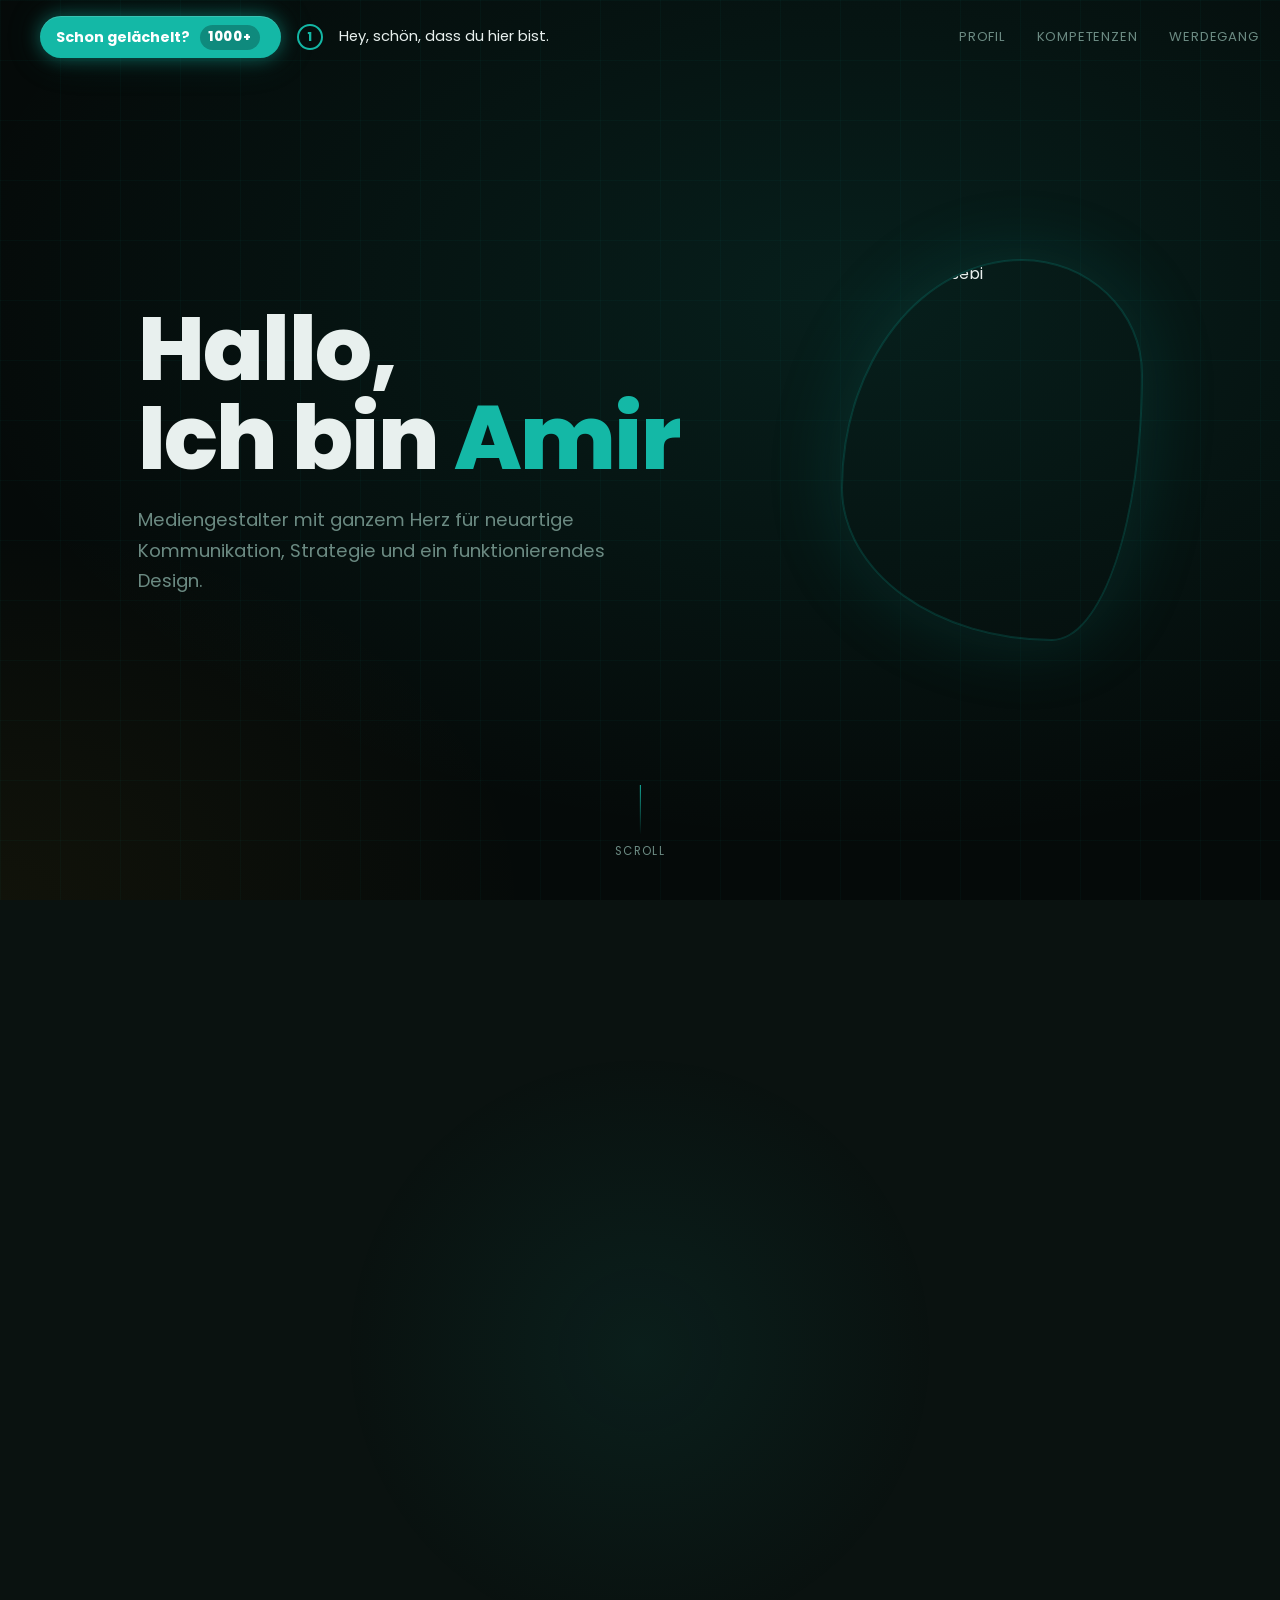
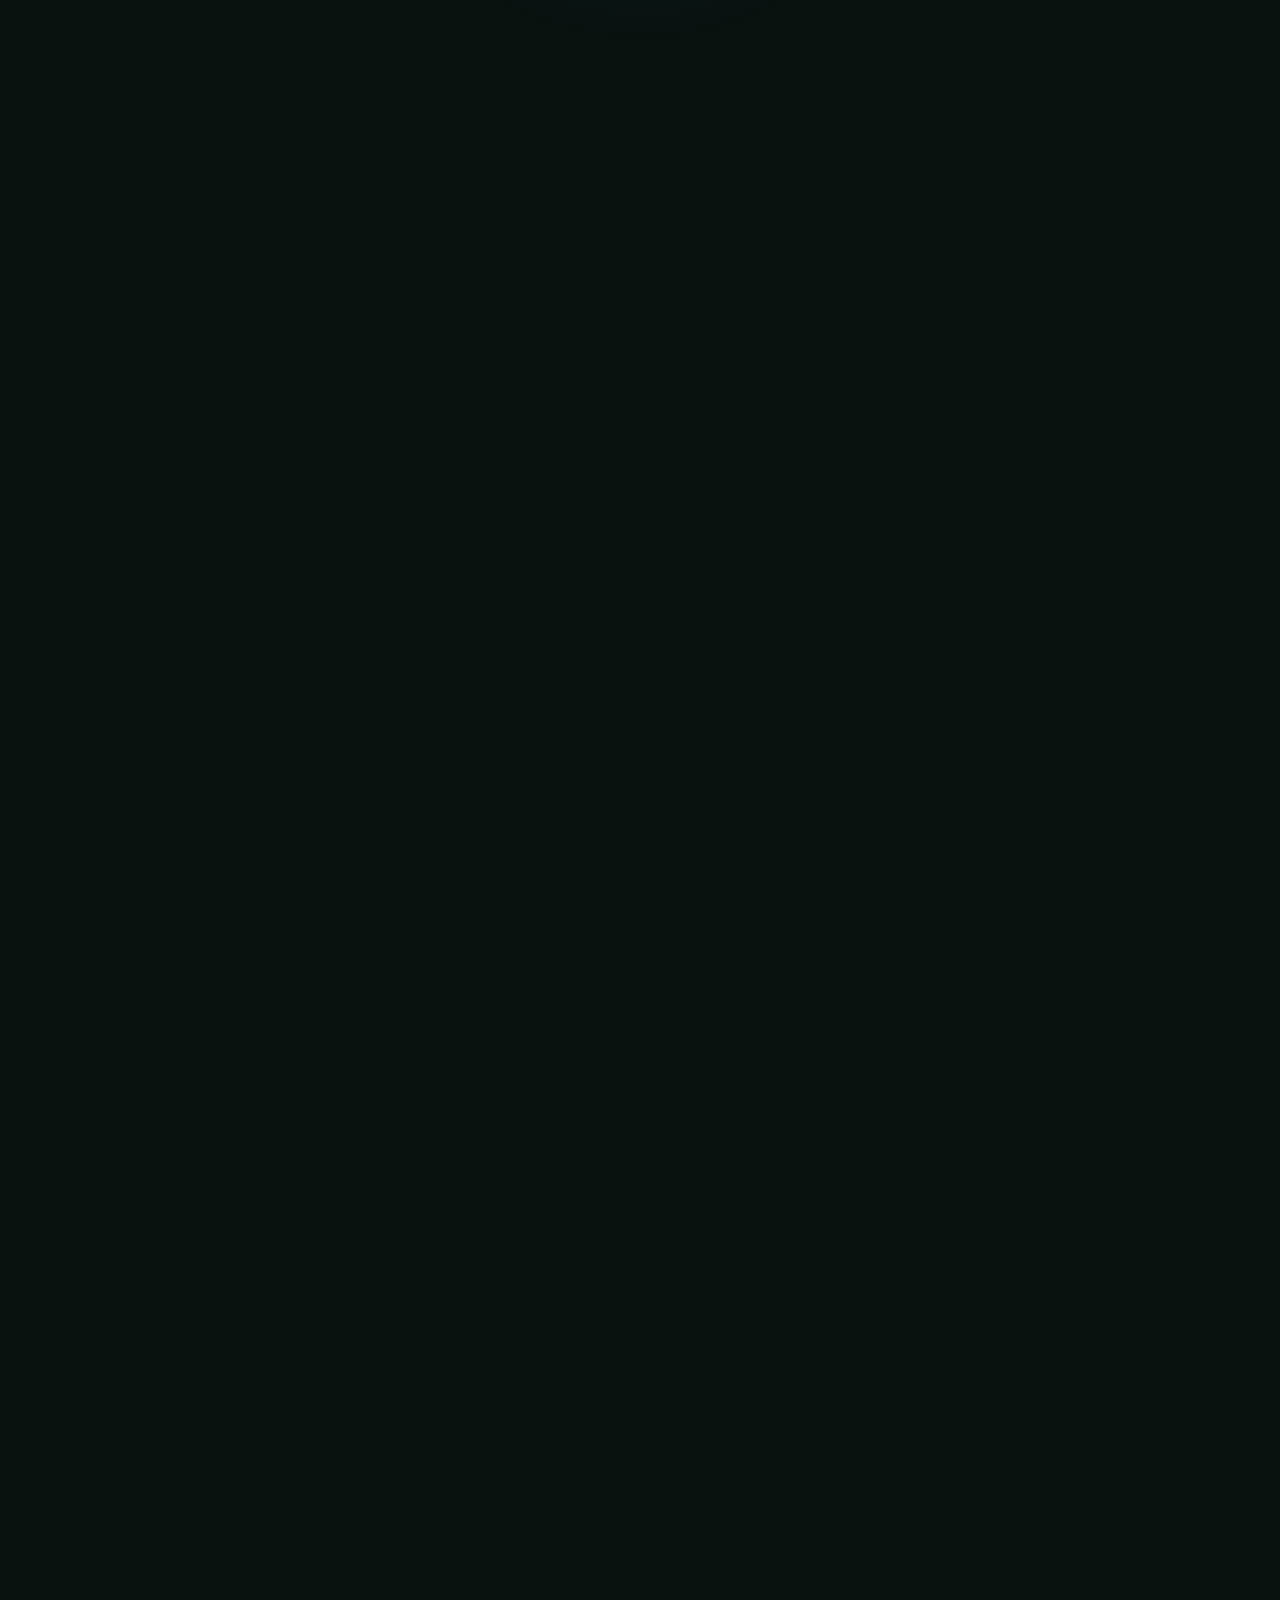
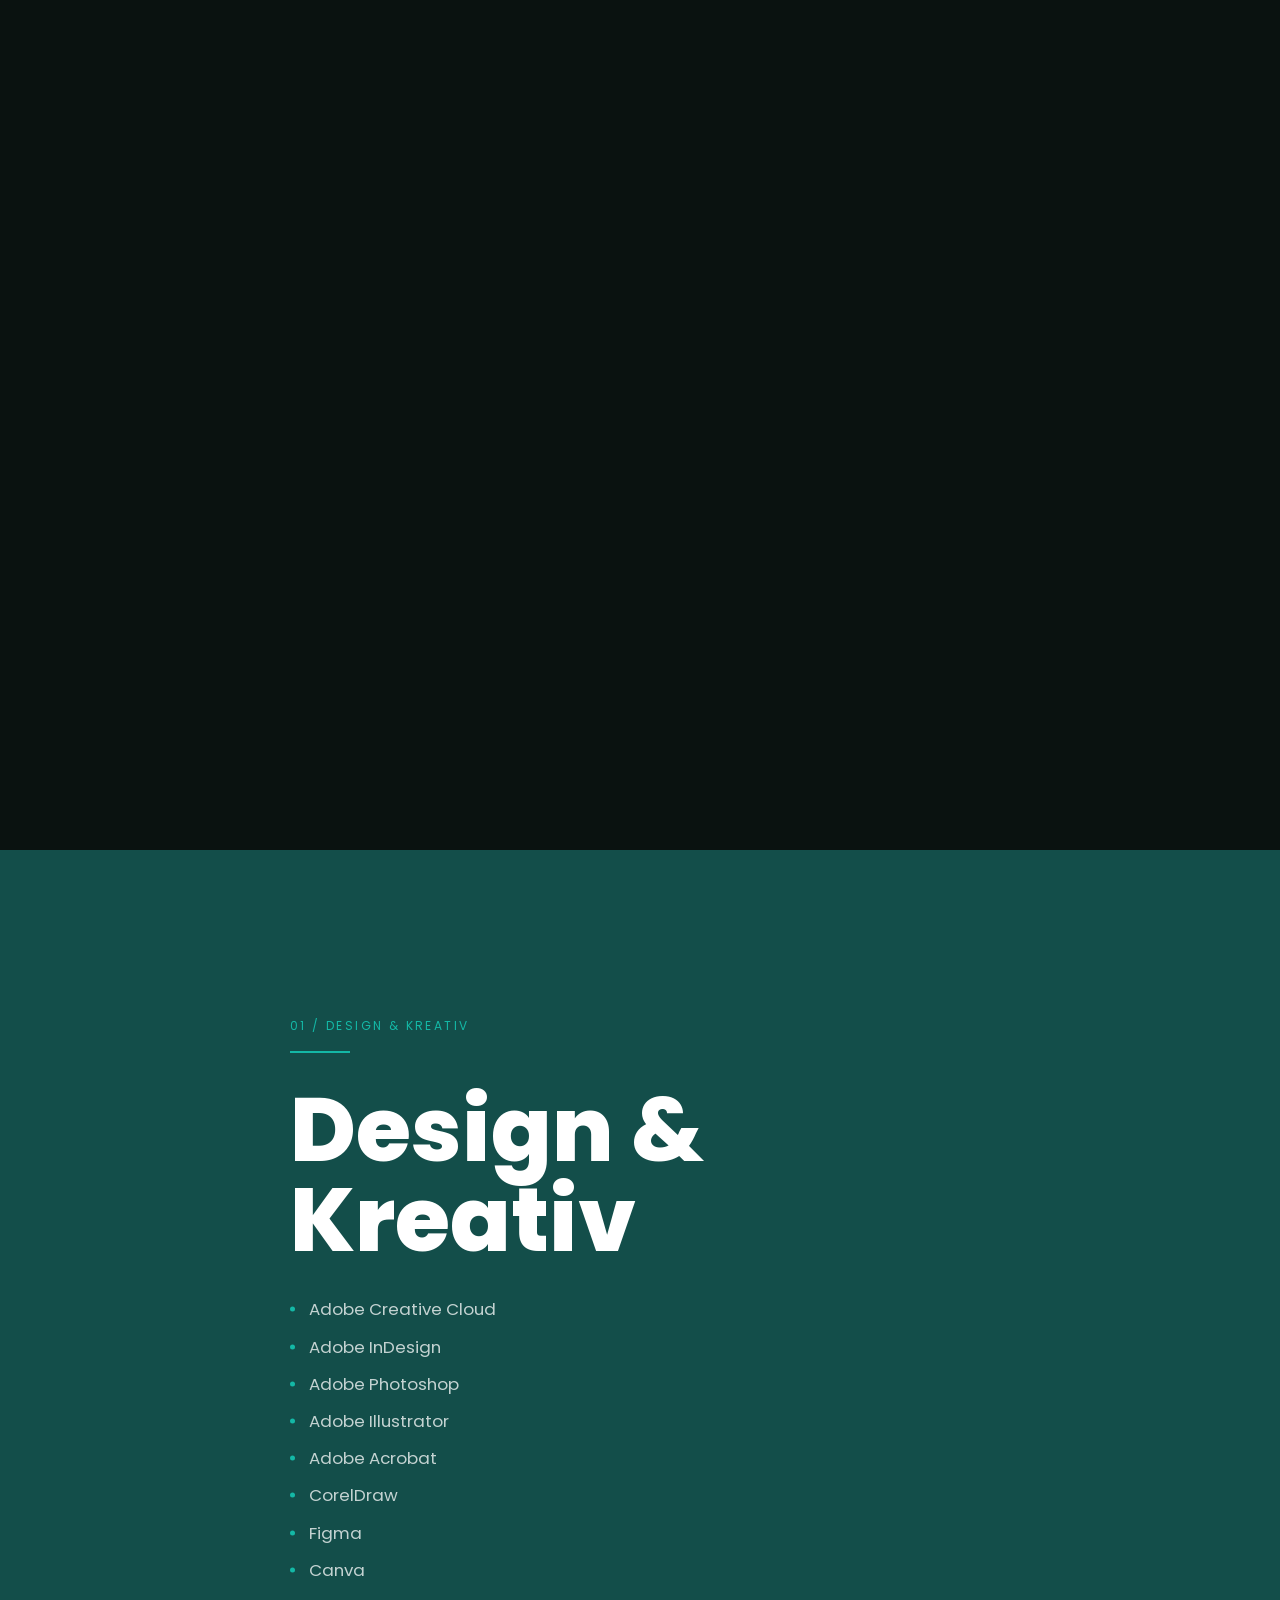
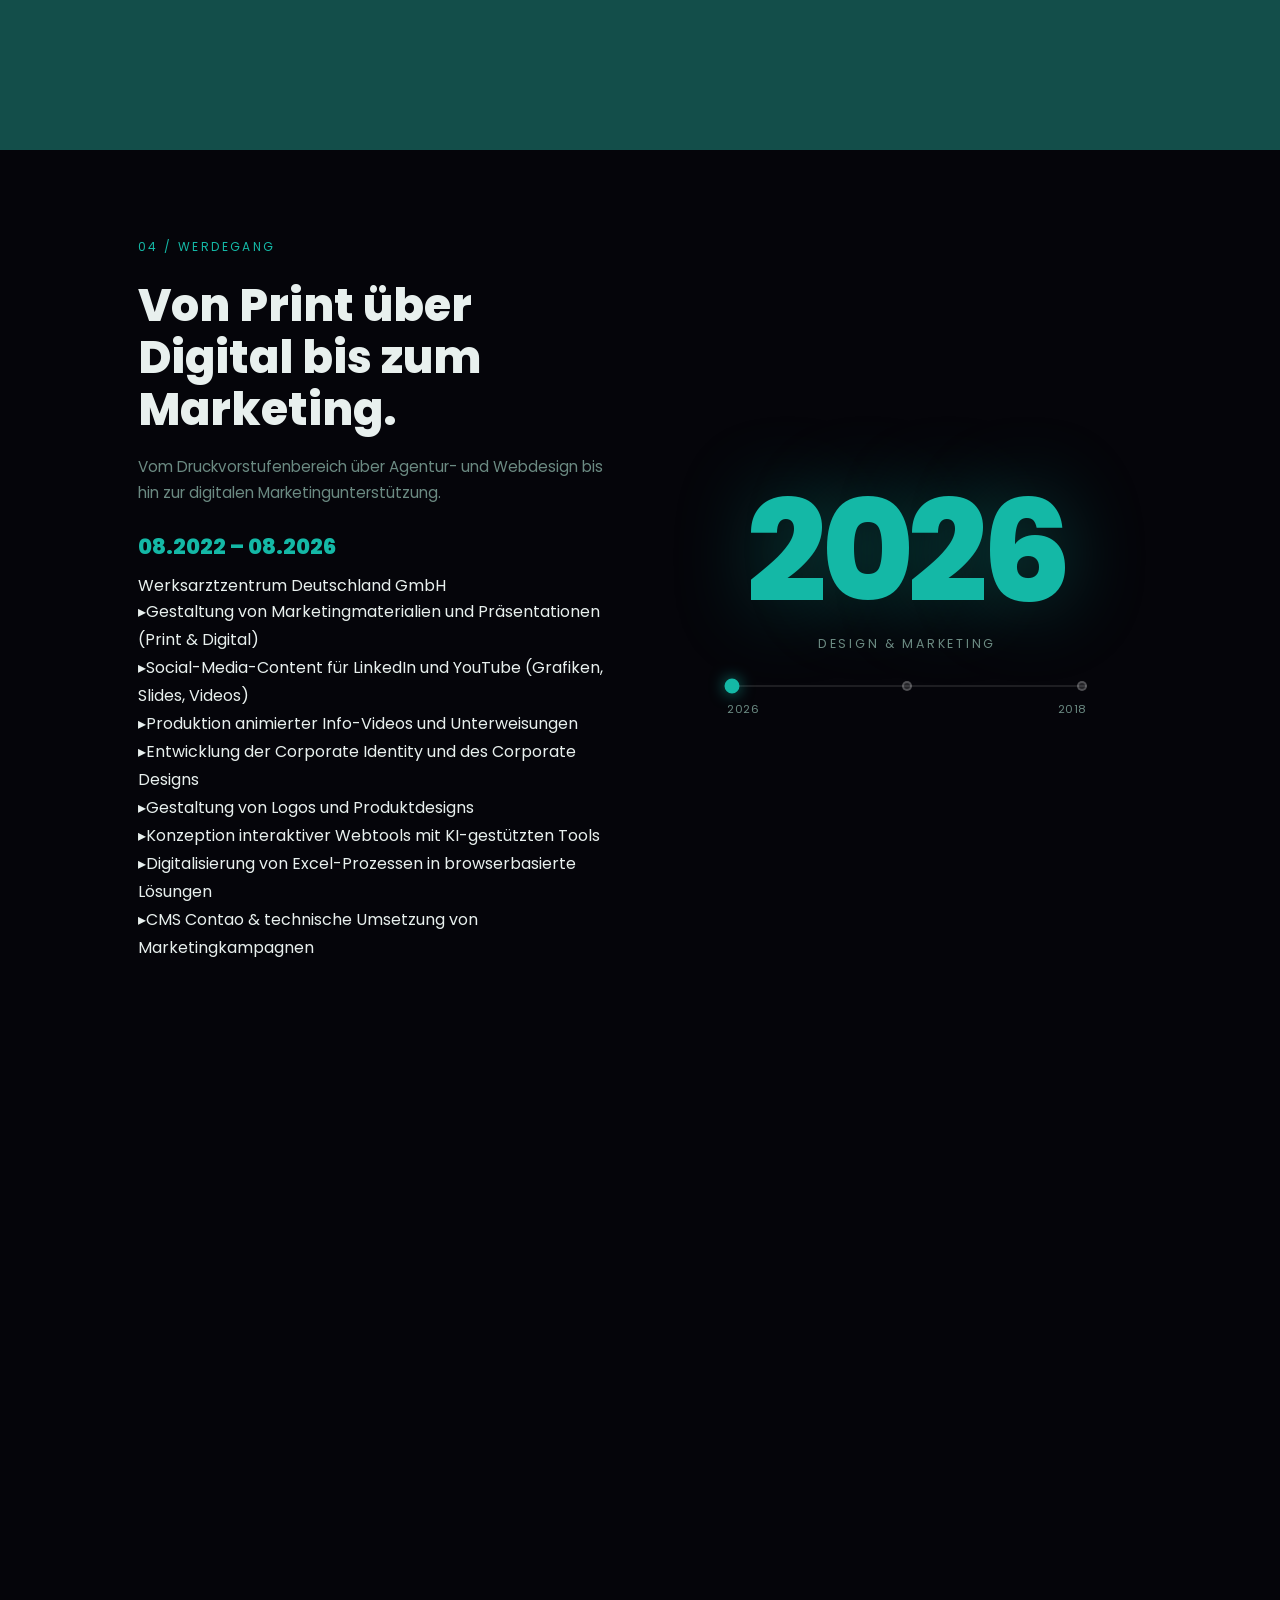
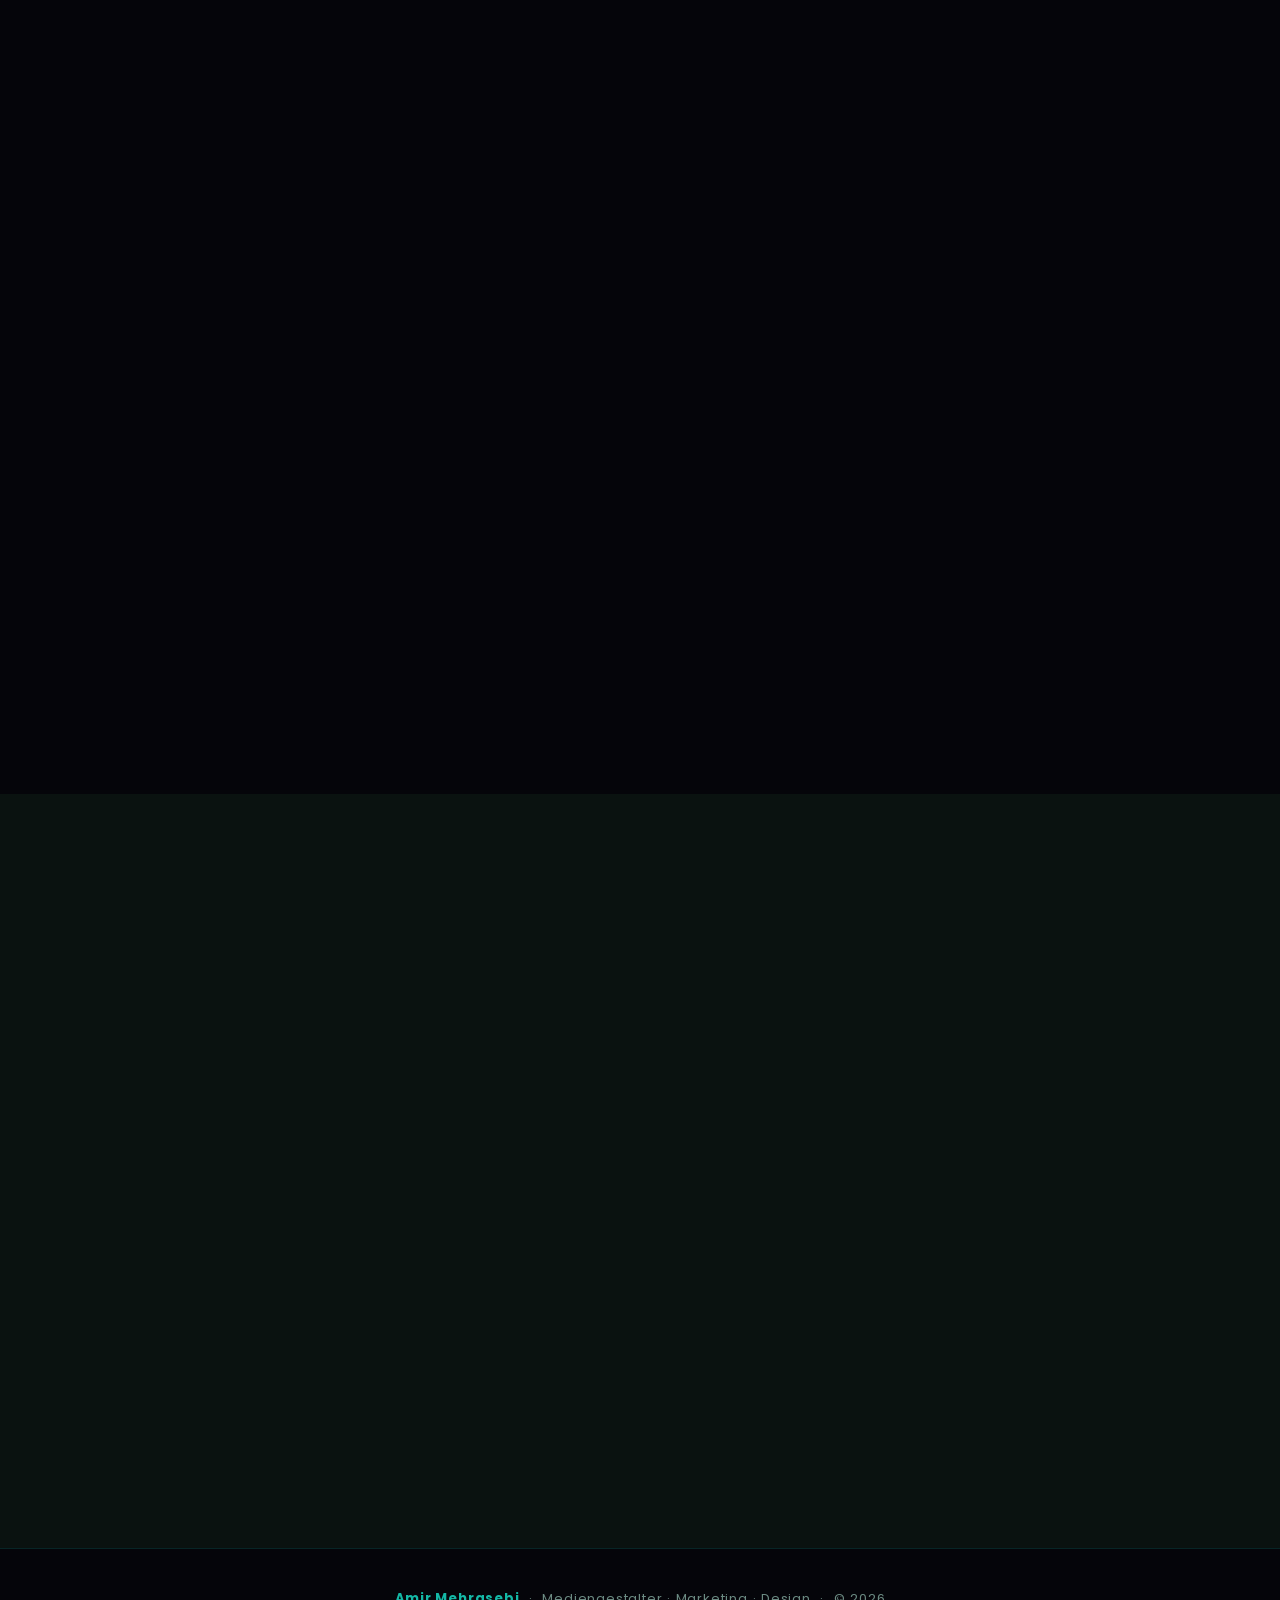
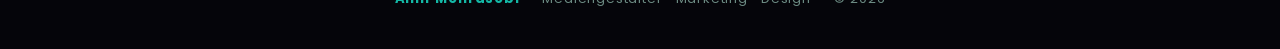
==== commit 2aeb023a: "Update index.html" ====
--- a/index.html
+++ b/index.html
@@ -40,7 +40,7 @@
       </div>
       <div class="nav-links">
         <a href="#story">Profil</a>
-        <a href="#kompetenzen">Kompetenzen</a>
+        <a href="#hWrap">Kompetenzen</a>
         <a href="#werdegang">Werdegang</a>
         <a href="#arbeitsproben">Arbeitsproben</a>
         <a href="#kontakt">Kontakt</a>
@@ -222,20 +222,29 @@
         <div class="imgseq-content">
           <div class="imgseq-text">
             <div class="sec-tag">04 / Werdegang</div>
-            <h2>Vom Druck bis<br />zum Digital.</h2>
+            <h2>Von Print über<br />Digital bis zum<br />Marketing.</h2>
             <p class="imgseq-static-desc">
               Vom Druckvorstufenbereich über Agentur- und Webdesign bis hin zur
               digitalen Marketingunterstützung.
             </p>
-            <div class="orbit-period-label" id="orbitPeriod">1998 – 2009</div>
+            <div class="orbit-period-label" id="orbitPeriod">
+              08.2022 – 08.2026
+            </div>
+            <div class="orbit-title" id="orbitTitle">Werksarztzentrum Deutschland GmbH</div>
             <div class="orbit-period-desc" id="orbitDesc">
-              Schulbildung in Teheran (Grundschule bis Realschule, Schwerpunkt
-              Mathematik)
+              <div class="orbit-line"><span class="orbit-bullet">▸</span><span>Gestaltung von Marketingmaterialien und Präsentationen (Print &amp; Digital)</span></div>
+              <div class="orbit-line"><span class="orbit-bullet">▸</span><span>Social-Media-Content für LinkedIn und YouTube (Grafiken, Slides, Videos)</span></div>
+              <div class="orbit-line"><span class="orbit-bullet">▸</span><span>Produktion animierter Info-Videos und Unterweisungen</span></div>
+              <div class="orbit-line"><span class="orbit-bullet">▸</span><span>Entwicklung der Corporate Identity und des Corporate Designs</span></div>
+              <div class="orbit-line"><span class="orbit-bullet">▸</span><span>Gestaltung von Logos und Produktdesigns</span></div>
+              <div class="orbit-line"><span class="orbit-bullet">▸</span><span>Konzeption interaktiver Webtools mit KI-gestützten Tools</span></div>
+              <div class="orbit-line"><span class="orbit-bullet">▸</span><span>Digitalisierung von Excel-Prozessen in browserbasierte Lösungen</span></div>
+              <div class="orbit-line"><span class="orbit-bullet">▸</span><span>CMS Contao &amp; technische Umsetzung von Marketingkampagnen</span></div>
             </div>
           </div>
           <div class="imgseq-visual">
-            <div class="tl-big-year" id="tlYear">1998</div>
-            <div class="tl-step-label" id="tlLabel">Schulbildung</div>
+            <div class="tl-big-year" id="tlYear">2026</div>
+            <div class="tl-step-label" id="tlLabel">Design & Marketing</div>
             <div class="tl-progress-wrap">
               <div class="tl-progress-track">
                 <div class="tl-progress-fill" id="tlBar"></div>
@@ -243,15 +252,11 @@
                   <span class="tl-dot current filled" data-idx="0"></span>
                   <span class="tl-dot" data-idx="1"></span>
                   <span class="tl-dot" data-idx="2"></span>
-                  <span class="tl-dot" data-idx="3"></span>
-                  <span class="tl-dot" data-idx="4"></span>
-                  <span class="tl-dot" data-idx="5"></span>
-                  <span class="tl-dot" data-idx="6"></span>
                 </div>
               </div>
               <div class="tl-years-row">
-                <span>1998</span>
                 <span>2026</span>
+                <span>2018</span>
               </div>
             </div>
           </div>
@@ -269,7 +274,71 @@
         <div class="portfolio-card reveal">
           <div class="card-glow"></div>
           <div class="card-img">
-            <img src="https://raw.githubusercontent.com/amirmehrasebi/cv/refs/heads/main/assets/images/arbeitsproben.jpg" alt="Arbeitsprobe 1" loading="lazy" />
+            <img
+              src="https://raw.githubusercontent.com/amirmehrasebi/cv/refs/heads/main/assets/images/vorsorge-radar.jpeg"
+              alt="Vorsorge-Radar"
+              loading="lazy"
+            />
+          </div>
+          <div class="card-body">
+            <div class="card-tag">Web-Tool</div>
+            <div class="card-title">Vorsorge-Radar</div>
+          </div>
+        </div>
+
+        <div class="portfolio-card reveal">
+          <div class="card-glow"></div>
+          <div class="card-img">
+            <img
+              src="https://raw.githubusercontent.com/amirmehrasebi/cv/refs/heads/main/assets/images/Screenshot%202026-06-03%20192926.png"
+              alt="Arbeitsprobe"
+              loading="lazy"
+            />
+          </div>
+          <div class="card-body">
+            <div class="card-tag">Design</div>
+            <div class="card-title">Arbeitsprobe</div>
+          </div>
+        </div>
+
+        <div class="portfolio-card reveal">
+          <div class="card-glow"></div>
+          <div class="card-img">
+            <img
+              src="https://raw.githubusercontent.com/amirmehrasebi/cv/refs/heads/main/assets/images/einsatzrechner_mockup.jpg"
+              alt="Einsatzrechner"
+              loading="lazy"
+            />
+          </div>
+          <div class="card-body">
+            <div class="card-tag">Web-Tool</div>
+            <div class="card-title">Einsatzrechner</div>
+          </div>
+        </div>
+
+        <div class="portfolio-card reveal">
+          <div class="card-glow"></div>
+          <div class="card-img">
+            <img
+              src="https://raw.githubusercontent.com/amirmehrasebi/cv/refs/heads/main/assets/images/Website%20Relaunch.jpeg"
+              alt="Website Relaunch"
+              loading="lazy"
+            />
+          </div>
+          <div class="card-body">
+            <div class="card-tag">Web</div>
+            <div class="card-title">Website Relaunch</div>
+          </div>
+        </div>
+
+        <div class="portfolio-card reveal">
+          <div class="card-glow"></div>
+          <div class="card-img">
+            <img
+              src="https://raw.githubusercontent.com/amirmehrasebi/cv/refs/heads/main/assets/images/arbeitsproben.jpg"
+              alt="Arbeitsprobe 1"
+              loading="lazy"
+            />
           </div>
           <div class="card-body">
             <div class="card-tag">Design</div>
@@ -280,7 +349,11 @@
         <div class="portfolio-card reveal">
           <div class="card-glow"></div>
           <div class="card-img">
-            <img src="https://raw.githubusercontent.com/amirmehrasebi/cv/refs/heads/main/assets/images/arbeitsproben2.jpg" alt="Arbeitsprobe 2" loading="lazy" />
+            <img
+              src="https://raw.githubusercontent.com/amirmehrasebi/cv/refs/heads/main/assets/images/arbeitsproben2.jpg"
+              alt="Arbeitsprobe 2"
+              loading="lazy"
+            />
           </div>
           <div class="card-body">
             <div class="card-tag">Design</div>
@@ -291,7 +364,11 @@
         <div class="portfolio-card reveal">
           <div class="card-glow"></div>
           <div class="card-img">
-            <img src="https://raw.githubusercontent.com/amirmehrasebi/cv/refs/heads/main/assets/images/arbeitsproben3.jpg" alt="Arbeitsprobe 3" loading="lazy" />
+            <img
+              src="https://raw.githubusercontent.com/amirmehrasebi/cv/refs/heads/main/assets/images/arbeitsproben3.jpg"
+              alt="Arbeitsprobe 3"
+              loading="lazy"
+            />
           </div>
           <div class="card-body">
             <div class="card-tag">Print</div>
@@ -302,7 +379,11 @@
         <div class="portfolio-card reveal">
           <div class="card-glow"></div>
           <div class="card-img">
-            <img src="https://raw.githubusercontent.com/amirmehrasebi/cv/refs/heads/main/assets/images/arbeitsproben4.jpg" alt="Arbeitsprobe 4" loading="lazy" />
+            <img
+              src="https://raw.githubusercontent.com/amirmehrasebi/cv/refs/heads/main/assets/images/arbeitsproben4.jpg"
+              alt="Arbeitsprobe 4"
+              loading="lazy"
+            />
           </div>
           <div class="card-body">
             <div class="card-tag">Print</div>
@@ -313,7 +394,11 @@
         <div class="portfolio-card reveal">
           <div class="card-glow"></div>
           <div class="card-img">
-            <img src="https://raw.githubusercontent.com/amirmehrasebi/cv/refs/heads/main/assets/images/arbeitsproben5.jpg" alt="Arbeitsprobe 5" loading="lazy" />
+            <img
+              src="https://raw.githubusercontent.com/amirmehrasebi/cv/refs/heads/main/assets/images/arbeitsproben5.jpg"
+              alt="Arbeitsprobe 5"
+              loading="lazy"
+            />
           </div>
           <div class="card-body">
             <div class="card-tag">Marketing</div>
@@ -324,7 +409,11 @@
         <div class="portfolio-card reveal">
           <div class="card-glow"></div>
           <div class="card-img">
-            <img src="https://raw.githubusercontent.com/amirmehrasebi/cv/refs/heads/main/assets/images/arbeitsproben6.jpg" alt="Arbeitsprobe 6" loading="lazy" />
+            <img
+              src="https://raw.githubusercontent.com/amirmehrasebi/cv/refs/heads/main/assets/images/arbeitsproben6.jpg"
+              alt="Arbeitsprobe 6"
+              loading="lazy"
+            />
           </div>
           <div class="card-body">
             <div class="card-tag">Marketing</div>
@@ -335,7 +424,11 @@
         <div class="portfolio-card reveal">
           <div class="card-glow"></div>
           <div class="card-img">
-            <img src="https://raw.githubusercontent.com/amirmehrasebi/cv/refs/heads/main/assets/images/arbeitsproben7.jpg" alt="Arbeitsprobe 7" loading="lazy" />
+            <img
+              src="https://raw.githubusercontent.com/amirmehrasebi/cv/refs/heads/main/assets/images/arbeitsproben7.jpg"
+              alt="Arbeitsprobe 7"
+              loading="lazy"
+            />
           </div>
           <div class="card-body">
             <div class="card-tag">Social Media</div>
@@ -346,7 +439,11 @@
         <div class="portfolio-card reveal">
           <div class="card-glow"></div>
           <div class="card-img">
-            <img src="https://raw.githubusercontent.com/amirmehrasebi/cv/refs/heads/main/assets/images/arbeitsproben8.jpg" alt="Arbeitsprobe 8" loading="lazy" />
+            <img
+              src="https://raw.githubusercontent.com/amirmehrasebi/cv/refs/heads/main/assets/images/arbeitsproben8.jpg"
+              alt="Arbeitsprobe 8"
+              loading="lazy"
+            />
           </div>
           <div class="card-body">
             <div class="card-tag">Social Media</div>
@@ -357,7 +454,11 @@
         <div class="portfolio-card reveal">
           <div class="card-glow"></div>
           <div class="card-img">
-            <img src="https://raw.githubusercontent.com/amirmehrasebi/cv/refs/heads/main/assets/images/arbeitsproben9.jpg" alt="Arbeitsprobe 9" loading="lazy" />
+            <img
+              src="https://raw.githubusercontent.com/amirmehrasebi/cv/refs/heads/main/assets/images/arbeitsproben9.jpg"
+              alt="Arbeitsprobe 9"
+              loading="lazy"
+            />
           </div>
           <div class="card-body">
             <div class="card-tag">Social Media</div>
@@ -368,7 +469,11 @@
         <div class="portfolio-card reveal">
           <div class="card-glow"></div>
           <div class="card-img">
-            <img src="https://raw.githubusercontent.com/amirmehrasebi/cv/refs/heads/main/assets/images/1723449518637.jpeg" alt="Arbeitsprobe 10" loading="lazy" />
+            <img
+              src="https://raw.githubusercontent.com/amirmehrasebi/cv/refs/heads/main/assets/images/1723449518637.jpeg"
+              alt="Arbeitsprobe 10"
+              loading="lazy"
+            />
           </div>
           <div class="card-body">
             <div class="card-tag">Design</div>
@@ -379,7 +484,11 @@
         <div class="portfolio-card reveal">
           <div class="card-glow"></div>
           <div class="card-img">
-            <img src="https://raw.githubusercontent.com/amirmehrasebi/cv/refs/heads/main/assets/images/1738588733591.jpeg" alt="Arbeitsprobe 11" loading="lazy" />
+            <img
+              src="https://raw.githubusercontent.com/amirmehrasebi/cv/refs/heads/main/assets/images/1738588733591.jpeg"
+              alt="Arbeitsprobe 11"
+              loading="lazy"
+            />
           </div>
           <div class="card-body">
             <div class="card-tag">Design</div>
@@ -387,47 +496,41 @@
           </div>
         </div>
 
-        <div class="portfolio-card reveal">
-          <div class="card-glow"></div>
-          <div class="card-img">
-            <img src="https://raw.githubusercontent.com/amirmehrasebi/cv/refs/heads/main/assets/images/contao.jpeg" alt="Website Relaunch" loading="lazy" />
-          </div>
-          <div class="card-body">
-            <div class="card-tag">Web</div>
-            <div class="card-title">Website Relaunch</div>
-          </div>
-        </div>
-
-        <div class="portfolio-card reveal">
-          <div class="card-glow"></div>
-          <div class="card-img">
-            <img src="https://raw.githubusercontent.com/amirmehrasebi/cv/refs/heads/main/assets/images/einsatzrechner_mockup_2.png" alt="Einsatzrechner" loading="lazy" />
-          </div>
-          <div class="card-body">
-            <div class="card-tag">Web-Tool</div>
-            <div class="card-title">Einsatzrechner</div>
-          </div>
-        </div>
-
-        <div class="portfolio-card reveal">
-          <div class="card-glow"></div>
-          <div class="card-img">
-            <img src="https://raw.githubusercontent.com/amirmehrasebi/cv/refs/heads/main/assets/images/Screenshot%202026-06-03%20192926.png" alt="Arbeitsprobe 14" loading="lazy" />
-          </div>
-          <div class="card-body">
-            <div class="card-tag">Design</div>
-            <div class="card-title">Arbeitsprobe 14</div>
-          </div>
-        </div>
-
-        <div class="portfolio-card reveal">
-          <div class="card-glow"></div>
-          <div class="card-img">
-            <img src="https://raw.githubusercontent.com/amirmehrasebi/cv/refs/heads/main/assets/images/vorsorge-radar.jpeg" alt="Vorsorge-Radar" loading="lazy" />
-          </div>
-          <div class="card-body">
-            <div class="card-tag">Web-Tool</div>
-            <div class="card-title">Vorsorge-Radar</div>
+        <div
+          class="portfolio-card pdf-card reveal"
+          data-pdf="https://raw.githubusercontent.com/amirmehrasebi/cv/refs/heads/main/assets/images/1726836915646.pdf"
+        >
+          <div class="card-glow"></div>
+          <div class="card-img pdf-wrap">
+            <canvas class="pdf-canvas"></canvas>
+            <div class="pdf-nav">
+              <button class="pdf-btn pdf-prev">&#8249;</button>
+              <span class="pdf-info">1 / ?</span>
+              <button class="pdf-btn pdf-next">&#8250;</button>
+            </div>
+          </div>
+          <div class="card-body">
+            <div class="card-tag">PDF · Mehrseiter</div>
+            <div class="card-title">Arbeitsprobe PDF 1</div>
+          </div>
+        </div>
+
+        <div
+          class="portfolio-card pdf-card reveal"
+          data-pdf="https://raw.githubusercontent.com/amirmehrasebi/cv/refs/heads/main/assets/images/1732286904330.pdf"
+        >
+          <div class="card-glow"></div>
+          <div class="card-img pdf-wrap">
+            <canvas class="pdf-canvas"></canvas>
+            <div class="pdf-nav">
+              <button class="pdf-btn pdf-prev">&#8249;</button>
+              <span class="pdf-info">1 / ?</span>
+              <button class="pdf-btn pdf-next">&#8250;</button>
+            </div>
+          </div>
+          <div class="card-body">
+            <div class="card-tag">PDF · Mehrseiter</div>
+            <div class="card-title">Arbeitsprobe PDF 2</div>
           </div>
         </div>
       </div>
@@ -487,6 +590,8 @@
       </div>
     </div>
 
+    <!-- PDF.js -->
+    <script src="https://cdnjs.cloudflare.com/ajax/libs/pdf.js/3.11.174/pdf.min.js"></script>
     <!-- GSAP 3.12.5 -->
     <script src="https://cdnjs.cloudflare.com/ajax/libs/gsap/3.12.5/gsap.min.js"></script>
     <script src="https://cdnjs.cloudflare.com/ajax/libs/gsap/3.12.5/ScrollTrigger.min.js"></script>
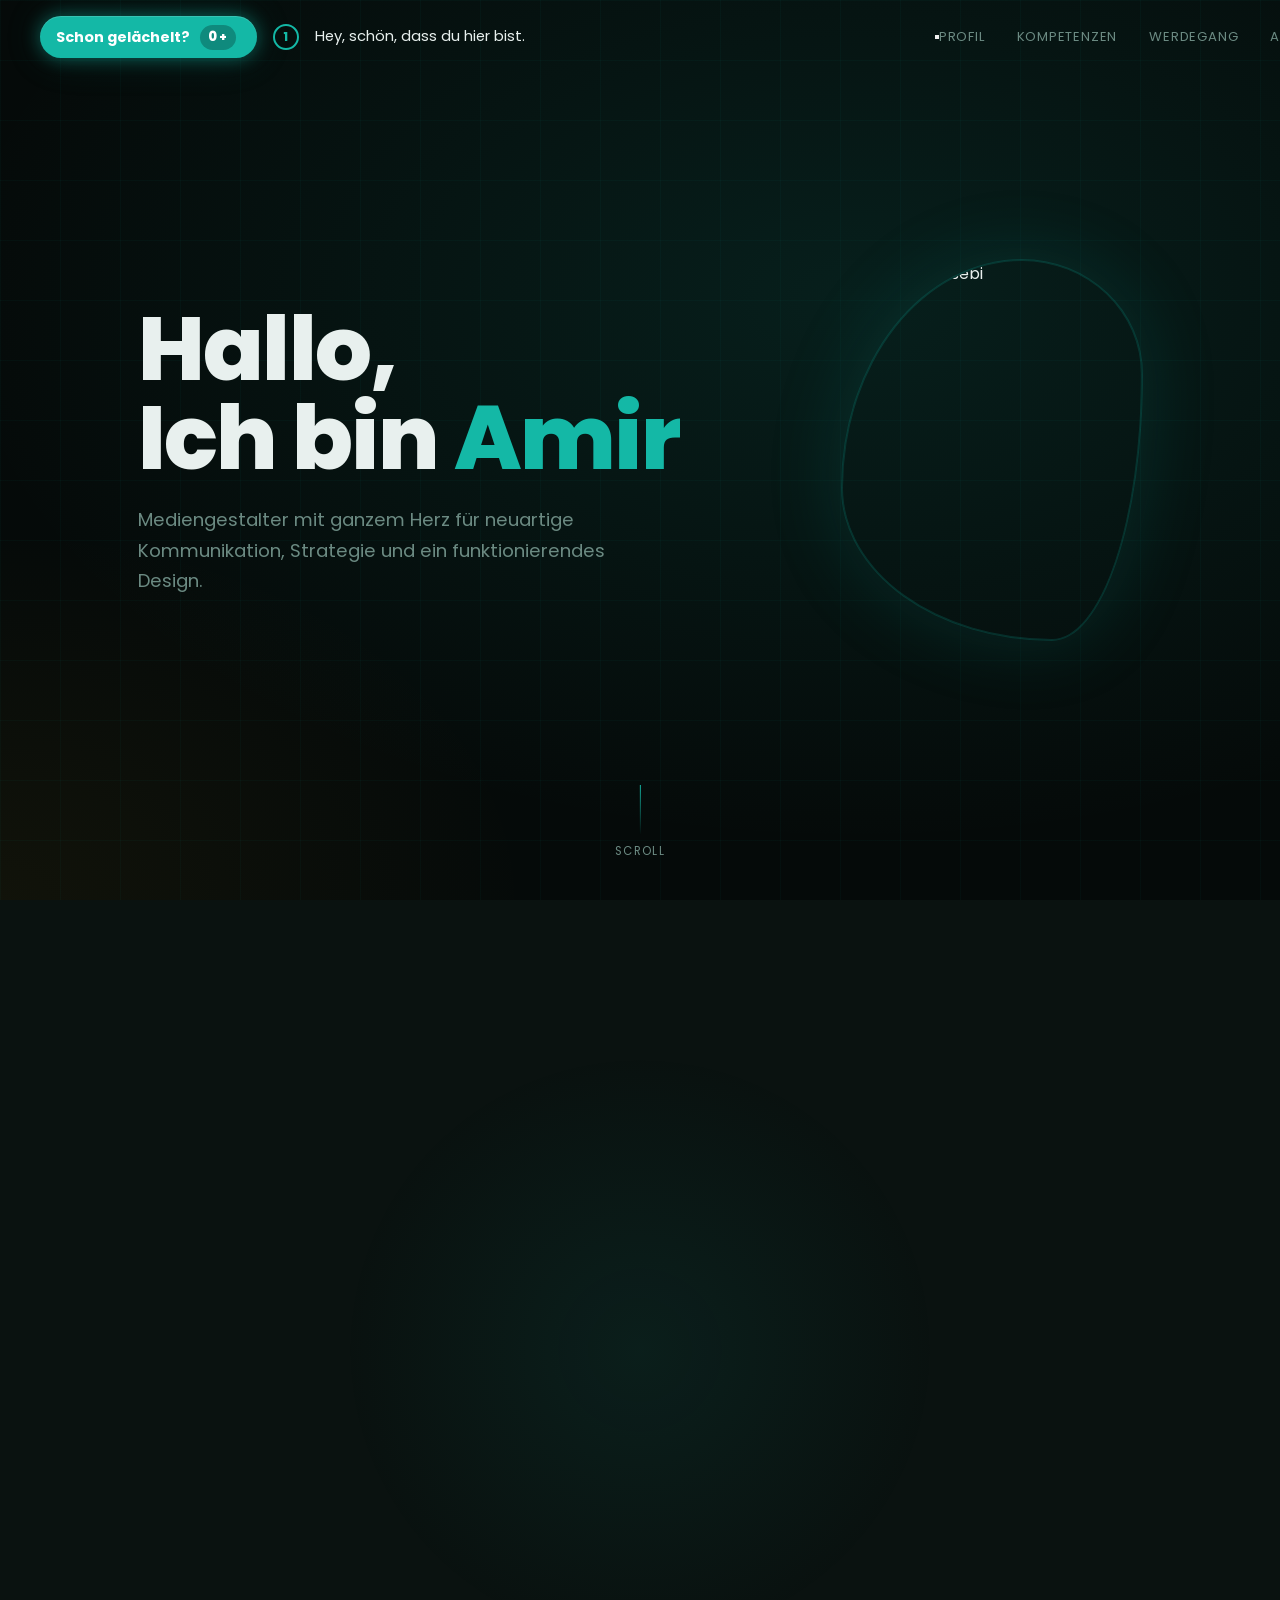
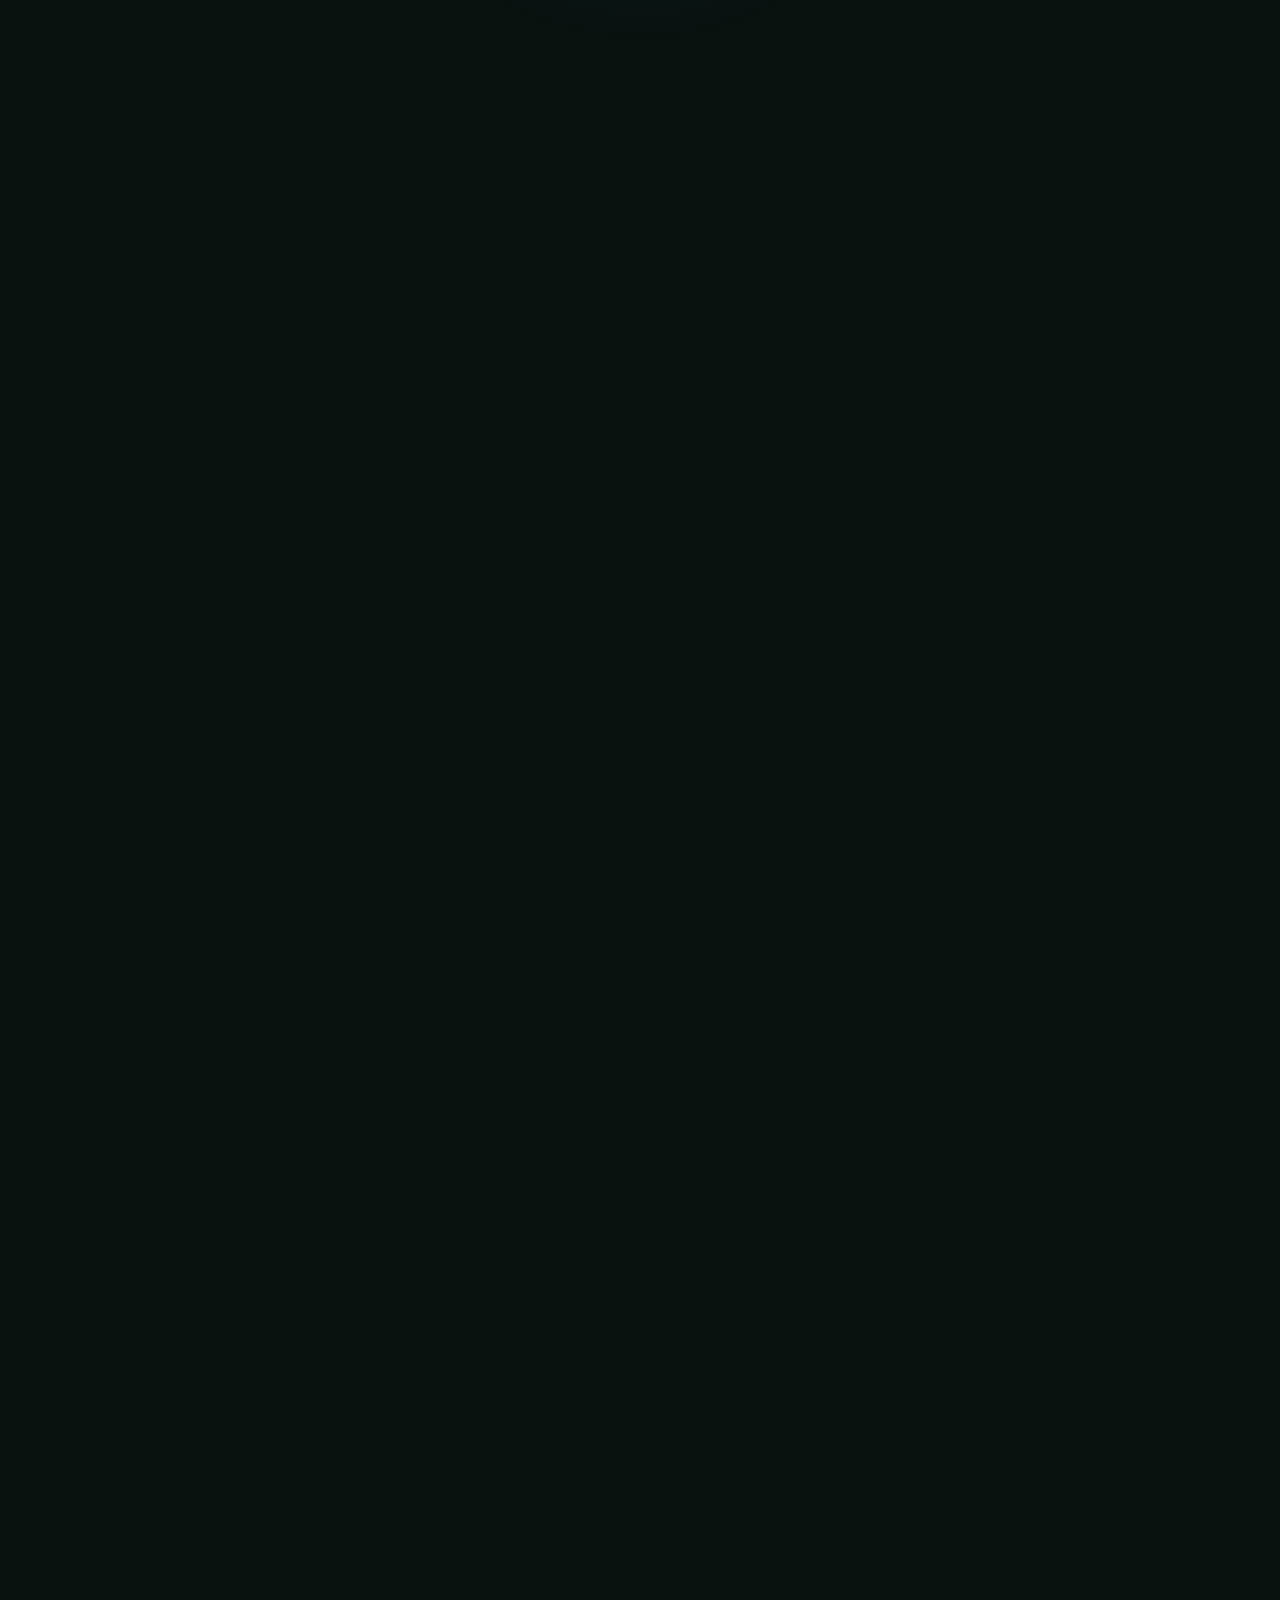
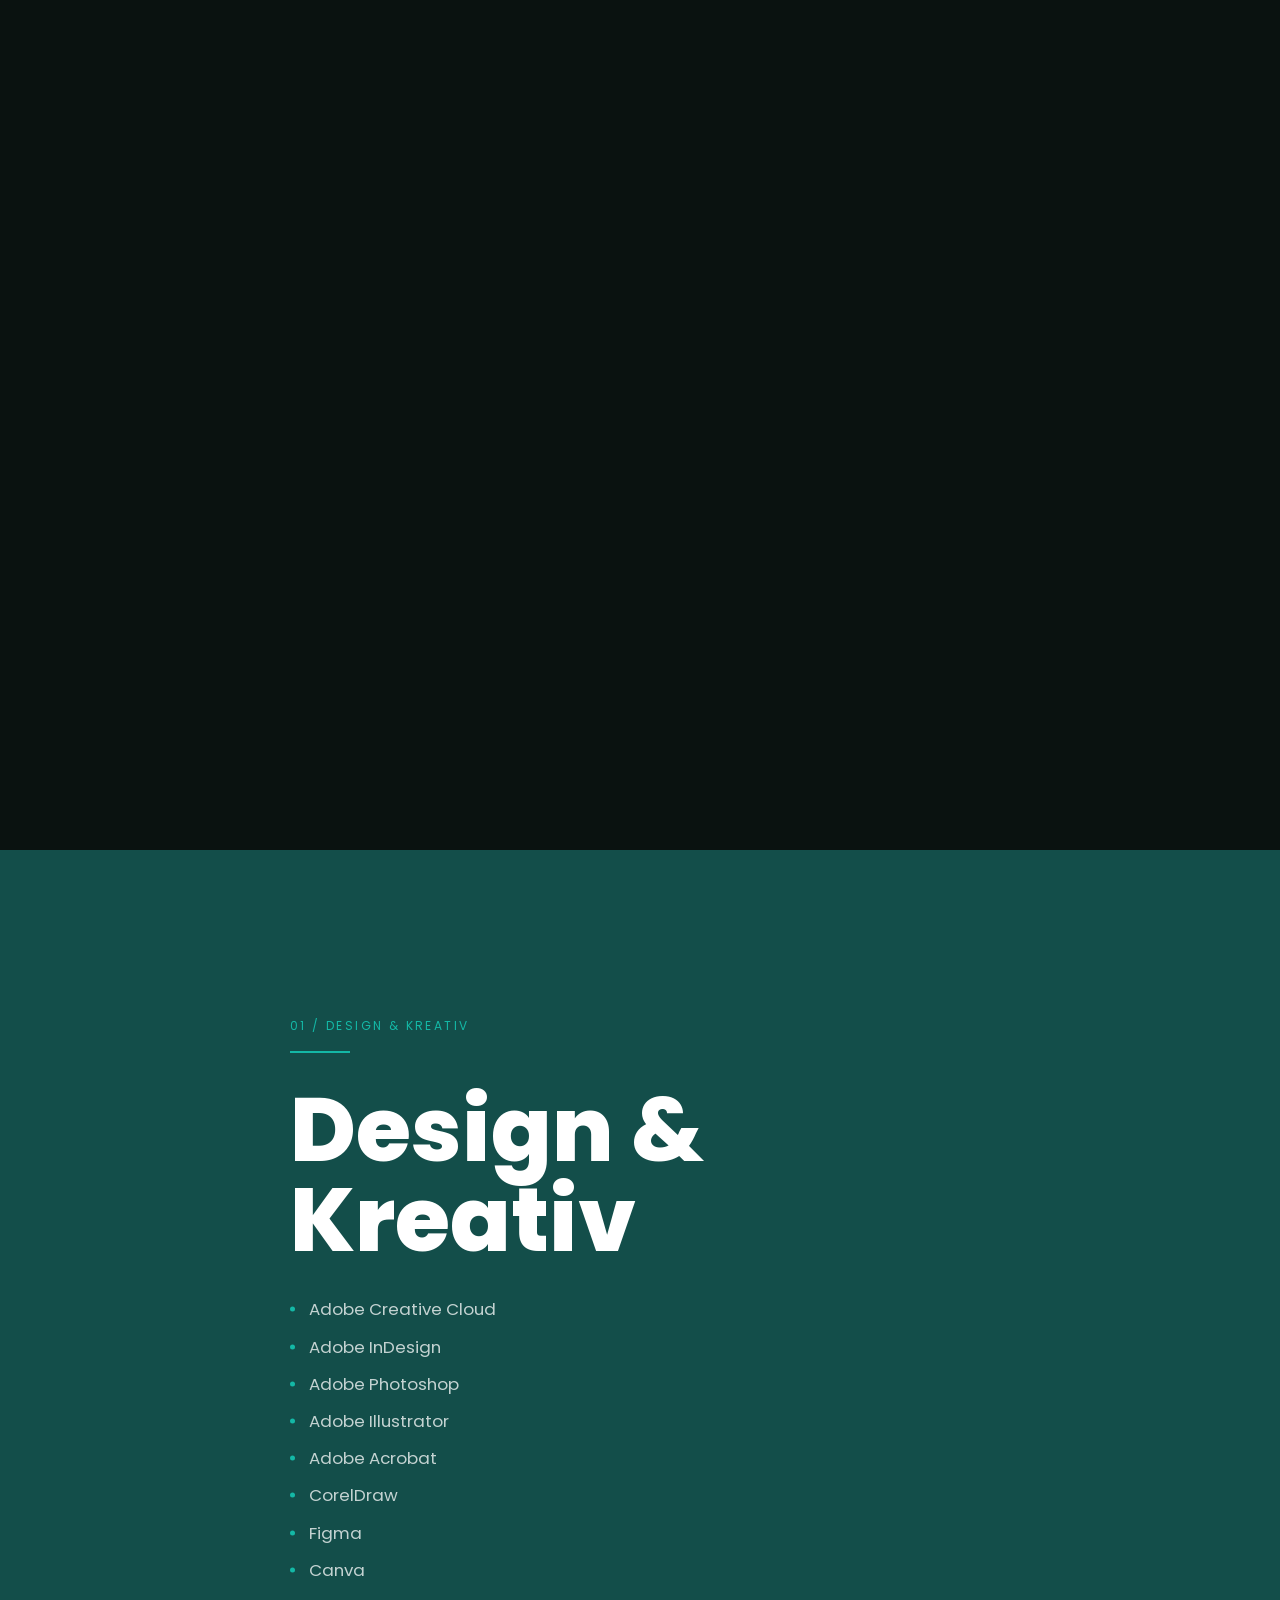
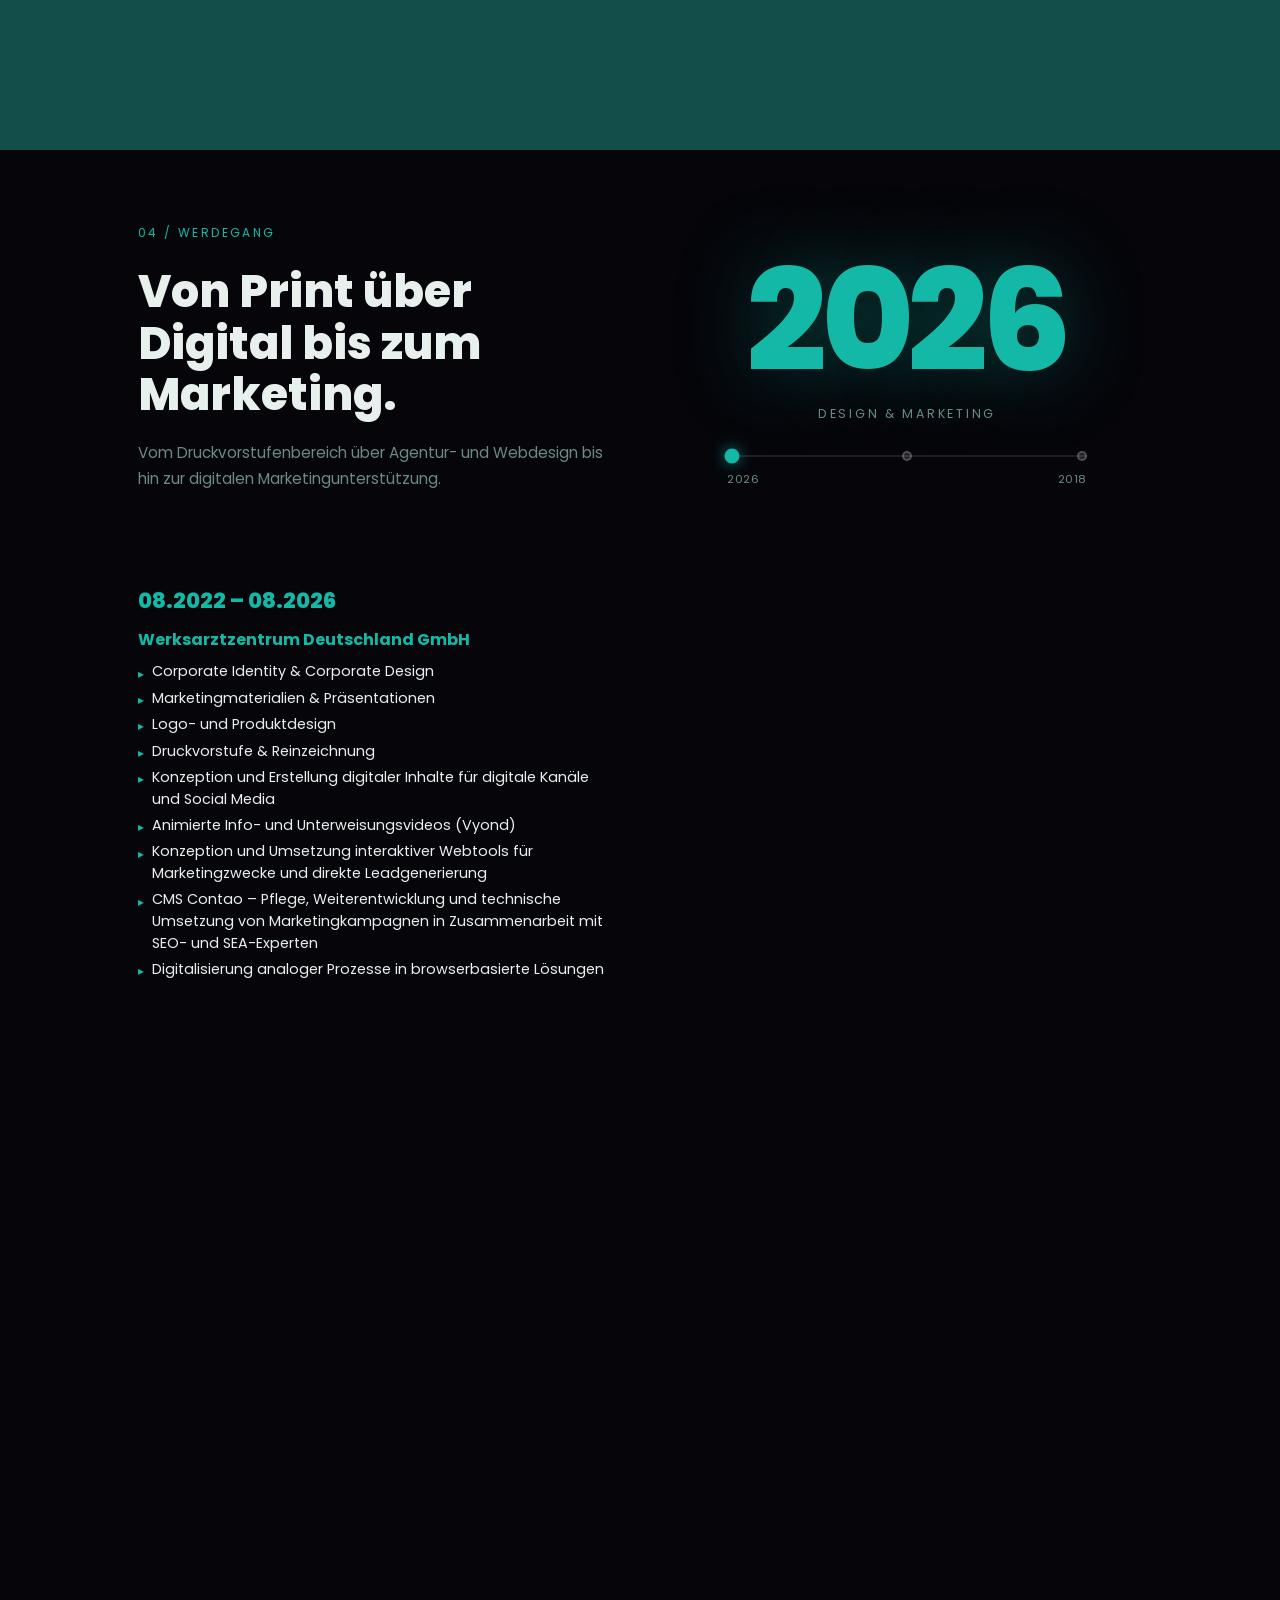
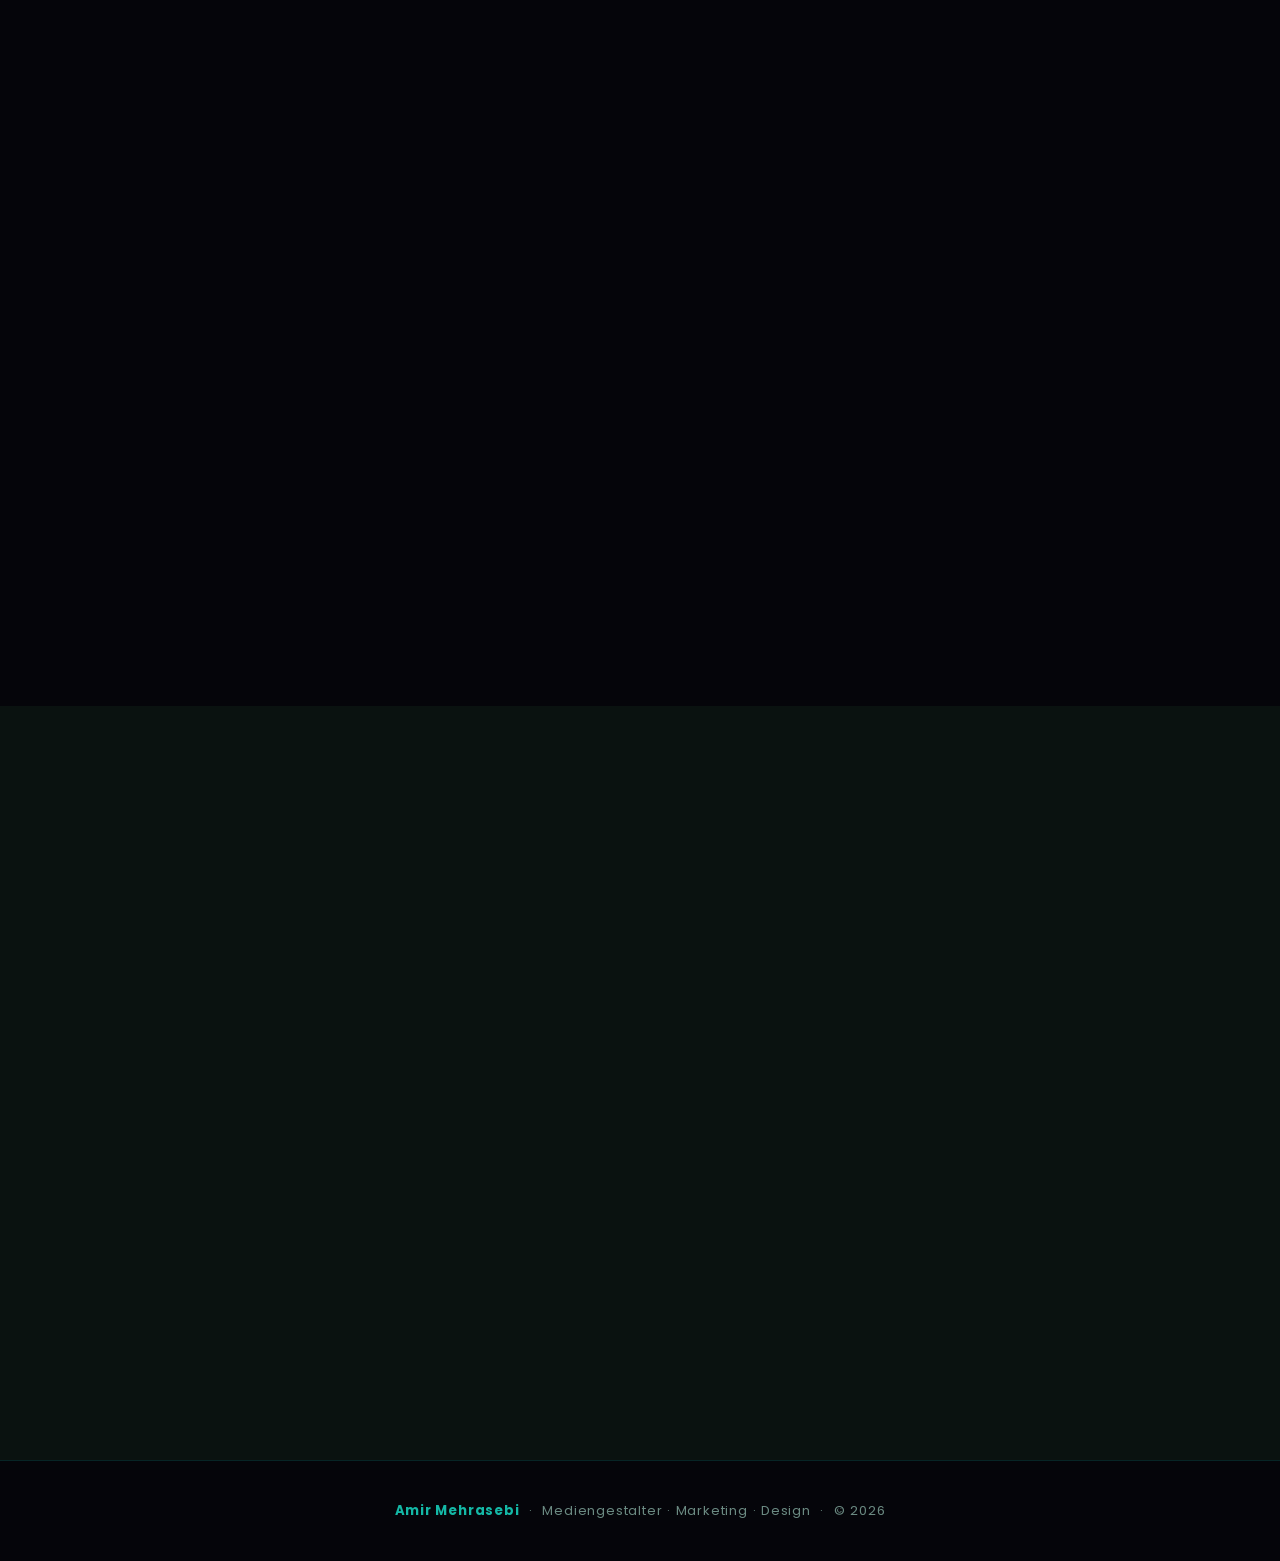
==== commit d4f6a5ff: "v05 Update index.html" ====
--- a/index.html
+++ b/index.html
@@ -11,6 +11,11 @@
       rel="stylesheet"
     />
     <link rel="stylesheet" href="style.css" />
+    <link
+      rel="preload"
+      as="image"
+      href="https://raw.githubusercontent.com/amirmehrasebi/cv/refs/heads/main/assets/images/profil.jpg"
+    />
   </head>
   <body>
     <!-- NAV -->
@@ -18,7 +23,7 @@
       <div class="nav-left">
         <button class="smile-btn" id="smileBtn">
           Schon gelächelt?
-          <span class="smile-count" id="smileCount">1000</span>
+          <span class="smile-count" id="smileCount">0</span>
         </button>
         <div class="smile-indicator" id="smileIndicator">1</div>
         <div class="smile-rotating">
@@ -38,6 +43,11 @@
           >
         </div>
       </div>
+      <button class="burger" id="burger" aria-label="Menü öffnen">
+        <span></span>
+        <span></span>
+        <span></span>
+      </button>
       <div class="nav-links">
         <a href="#story">Profil</a>
         <a href="#hWrap">Kompetenzen</a>
@@ -69,6 +79,7 @@
             src="https://raw.githubusercontent.com/amirmehrasebi/cv/refs/heads/main/assets/images/profil.jpg"
             alt="Amir Mehrasebi"
             class="hero-photo"
+            fetchpriority="high"
           />
         </div>
       </div>
@@ -129,8 +140,8 @@
 
         <div class="story-phase" id="phase3">
           <div class="phase-label">03 / Erfahrung</div>
-          <div class="big-num">7+</div>
-          <p>Jahre Berufserfahrung.<br />Von Teheran bis Recklinghausen.</p>
+          <div class="big-num">6+</div>
+          <p>Jahre Berufserfahrung</p>
         </div>
       </div>
     </div>
@@ -163,10 +174,11 @@
             <div class="h-panel-title">Marketing &amp;<br />Digital</div>
             <ul class="h-panel-list">
               <li>Gestaltung von Marketingmaterialien</li>
-              <li>Newsletter-Design</li>
-              <li>Technische Kampagnenunterstützung</li>
-              <li>Social-Media-Grafiken</li>
+              <li>Newsletter</li>
+              <li>Technische Umsetzung digitaler Marketingkampagnen</li>
+              <li>Social Media</li>
               <li>CMS-Management</li>
+              <li>CRM (Grundkenntnisse)</li>
               <li>HTML</li>
               <li>CSS</li>
               <li>JavaScript (Grundkenntnisse)</li>
@@ -227,20 +239,6 @@
               Vom Druckvorstufenbereich über Agentur- und Webdesign bis hin zur
               digitalen Marketingunterstützung.
             </p>
-            <div class="orbit-period-label" id="orbitPeriod">
-              08.2022 – 08.2026
-            </div>
-            <div class="orbit-title" id="orbitTitle">Werksarztzentrum Deutschland GmbH</div>
-            <div class="orbit-period-desc" id="orbitDesc">
-              <div class="orbit-line"><span class="orbit-bullet">▸</span><span>Gestaltung von Marketingmaterialien und Präsentationen (Print &amp; Digital)</span></div>
-              <div class="orbit-line"><span class="orbit-bullet">▸</span><span>Social-Media-Content für LinkedIn und YouTube (Grafiken, Slides, Videos)</span></div>
-              <div class="orbit-line"><span class="orbit-bullet">▸</span><span>Produktion animierter Info-Videos und Unterweisungen</span></div>
-              <div class="orbit-line"><span class="orbit-bullet">▸</span><span>Entwicklung der Corporate Identity und des Corporate Designs</span></div>
-              <div class="orbit-line"><span class="orbit-bullet">▸</span><span>Gestaltung von Logos und Produktdesigns</span></div>
-              <div class="orbit-line"><span class="orbit-bullet">▸</span><span>Konzeption interaktiver Webtools mit KI-gestützten Tools</span></div>
-              <div class="orbit-line"><span class="orbit-bullet">▸</span><span>Digitalisierung von Excel-Prozessen in browserbasierte Lösungen</span></div>
-              <div class="orbit-line"><span class="orbit-bullet">▸</span><span>CMS Contao &amp; technische Umsetzung von Marketingkampagnen</span></div>
-            </div>
           </div>
           <div class="imgseq-visual">
             <div class="tl-big-year" id="tlYear">2026</div>
@@ -260,6 +258,25 @@
               </div>
             </div>
           </div>
+          <div class="imgseq-orbit">
+            <div class="orbit-period-label" id="orbitPeriod">
+              08.2022 – 08.2026
+            </div>
+            <div class="orbit-title" id="orbitTitle">
+              Werksarztzentrum Deutschland GmbH
+            </div>
+            <div class="orbit-period-desc" id="orbitDesc">
+              <div class="orbit-line"><span class="orbit-bullet">▸</span><span>Corporate Identity &amp; Corporate Design</span></div>
+              <div class="orbit-line"><span class="orbit-bullet">▸</span><span>Marketingmaterialien &amp; Präsentationen</span></div>
+              <div class="orbit-line"><span class="orbit-bullet">▸</span><span>Logo- und Produktdesign</span></div>
+              <div class="orbit-line"><span class="orbit-bullet">▸</span><span>Druckvorstufe &amp; Reinzeichnung</span></div>
+              <div class="orbit-line"><span class="orbit-bullet">▸</span><span>Konzeption und Erstellung digitaler Inhalte für digitale Kanäle und Social Media</span></div>
+              <div class="orbit-line"><span class="orbit-bullet">▸</span><span>Animierte Info- und Unterweisungsvideos (Vyond)</span></div>
+              <div class="orbit-line"><span class="orbit-bullet">▸</span><span>Konzeption und Umsetzung interaktiver Webtools für Marketingzwecke und direkte Leadgenerierung</span></div>
+              <div class="orbit-line"><span class="orbit-bullet">▸</span><span>CMS Contao – Pflege, Weiterentwicklung und technische Umsetzung von Marketingkampagnen in Zusammenarbeit mit SEO- und SEA-Experten</span></div>
+              <div class="orbit-line"><span class="orbit-bullet">▸</span><span>Digitalisierung analoger Prozesse in browserbasierte Lösungen</span></div>
+            </div>
+          </div>
         </div>
       </div>
     </div>
@@ -268,7 +285,7 @@
     <section class="section" id="arbeitsproben">
       <div class="section-header reveal">
         <div class="sec-tag">05 / Arbeitsproben</div>
-        <h2>Ausgewählte<br />Projekte</h2>
+        <h2>Einige Arbeitsproben</h2>
       </div>
       <div class="portfolio-grid">
         <div class="portfolio-card reveal">
--- a/style.css
+++ b/style.css
@@ -704,11 +704,32 @@
   margin-bottom: 0.6rem;
   transition: opacity 0.2s;
 }
+.orbit-title {
+  color: var(--accent);
+  font-size: 1rem;
+  font-weight: 700;
+  margin-bottom: 0.6rem;
+  transition: opacity 0.2s;
+}
 .orbit-period-desc {
-  font-size: 1rem;
+  font-size: 0.9rem;
   color: var(--text);
-  line-height: 1.75;
   transition: opacity 0.2s;
+  display: flex;
+  flex-direction: column;
+  gap: 0.3rem;
+}
+.orbit-line {
+  display: flex;
+  align-items: flex-start;
+  gap: 0.5rem;
+  line-height: 1.5;
+}
+.orbit-bullet {
+  color: var(--accent);
+  flex-shrink: 0;
+  font-size: 0.75rem;
+  margin-top: 0.2rem;
 }
 .imgseq-visual {
   display: flex;
@@ -868,6 +889,54 @@
   display: block;
   transition: transform 0.4s ease;
 }
+.card-img.pdf-wrap {
+  display: block;
+  position: relative;
+  aspect-ratio: auto;
+  min-height: 200px;
+}
+.pdf-canvas {
+  width: 100%;
+  display: block;
+}
+.pdf-nav {
+  position: absolute;
+  bottom: 0;
+  left: 0;
+  right: 0;
+  display: flex;
+  align-items: center;
+  justify-content: center;
+  gap: 1rem;
+  padding: 0.4rem 0.6rem;
+  background: rgba(0, 0, 0, 0.65);
+  backdrop-filter: blur(4px);
+}
+.pdf-btn {
+  background: var(--accent);
+  border: none;
+  color: #fff;
+  width: 2rem;
+  height: 2rem;
+  border-radius: 50%;
+  font-size: 1.2rem;
+  line-height: 1;
+  cursor: pointer;
+  display: flex;
+  align-items: center;
+  justify-content: center;
+  transition: opacity 0.2s;
+}
+.pdf-btn:disabled {
+  opacity: 0.25;
+  cursor: default;
+}
+.pdf-info {
+  color: #fff;
+  font-size: 0.8rem;
+  min-width: 4rem;
+  text-align: center;
+}
 .portfolio-card:hover .card-img img {
   transform: scale(1.05);
 }
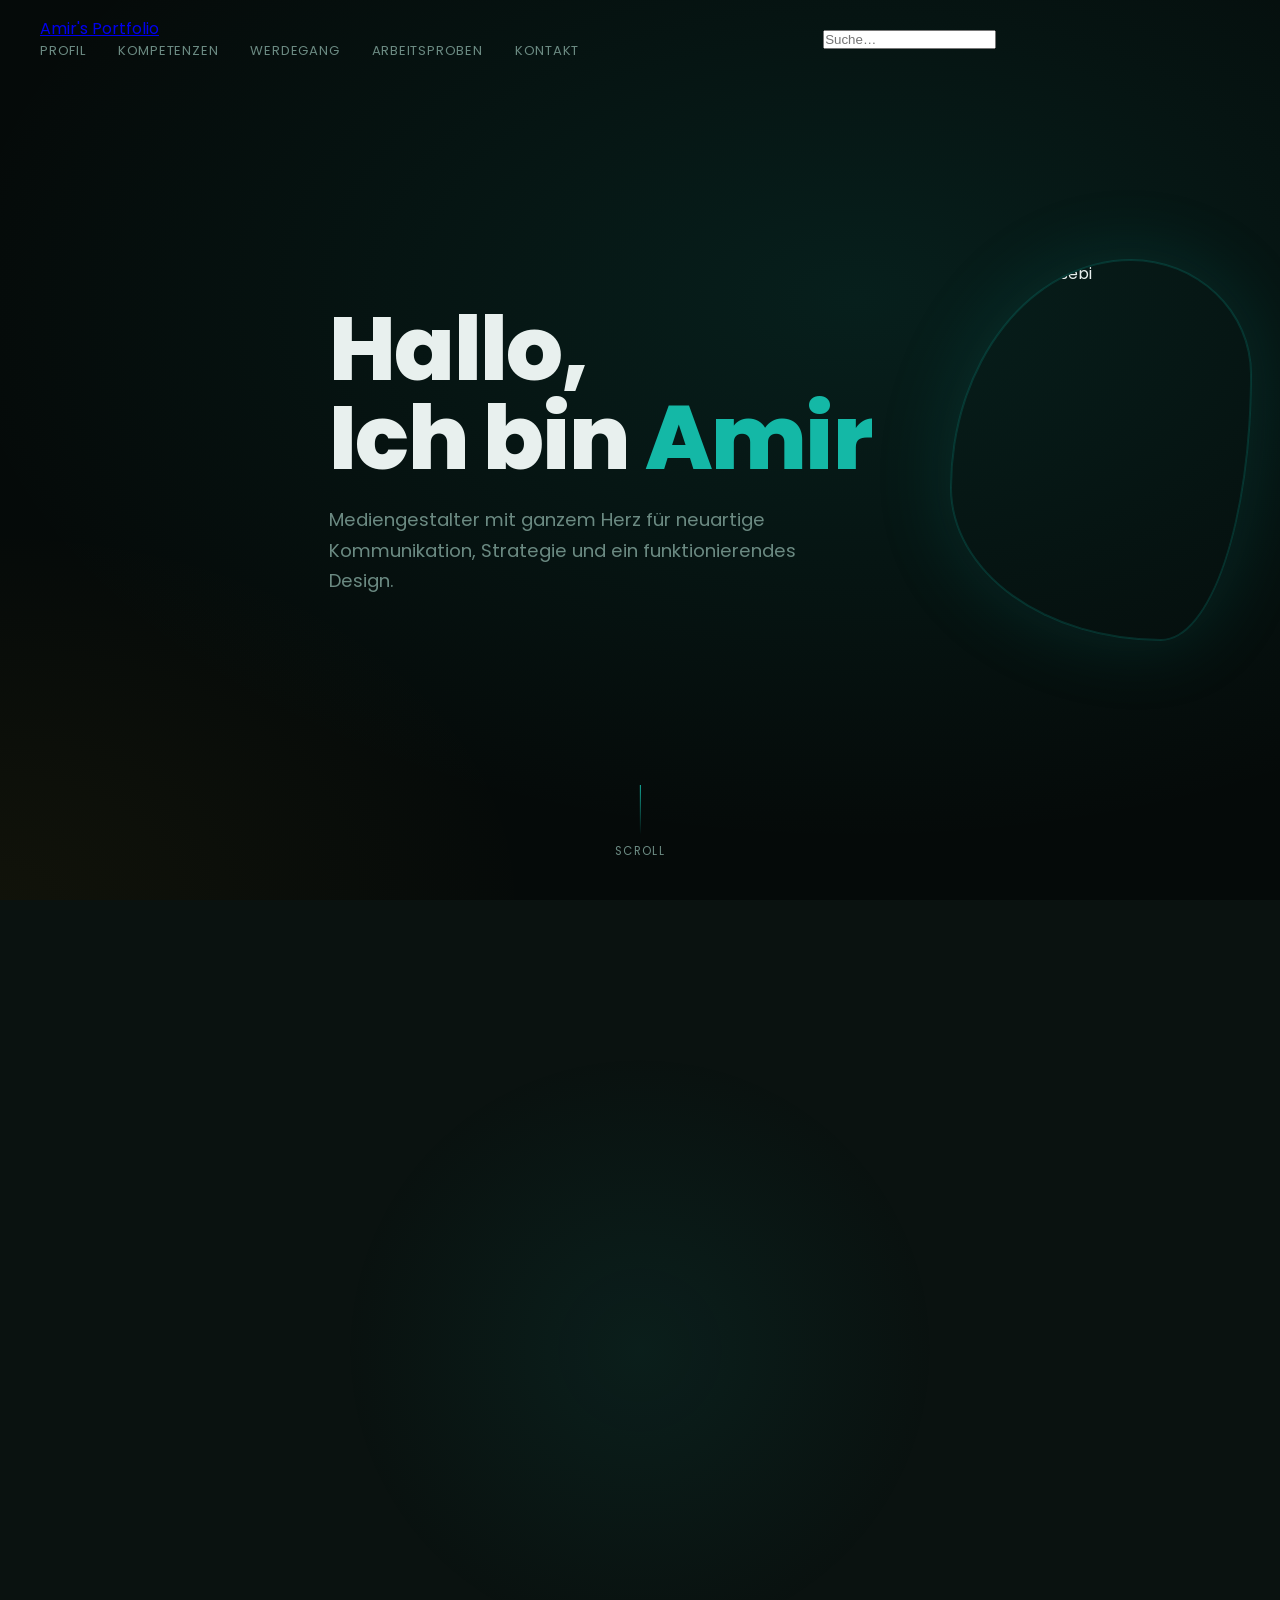
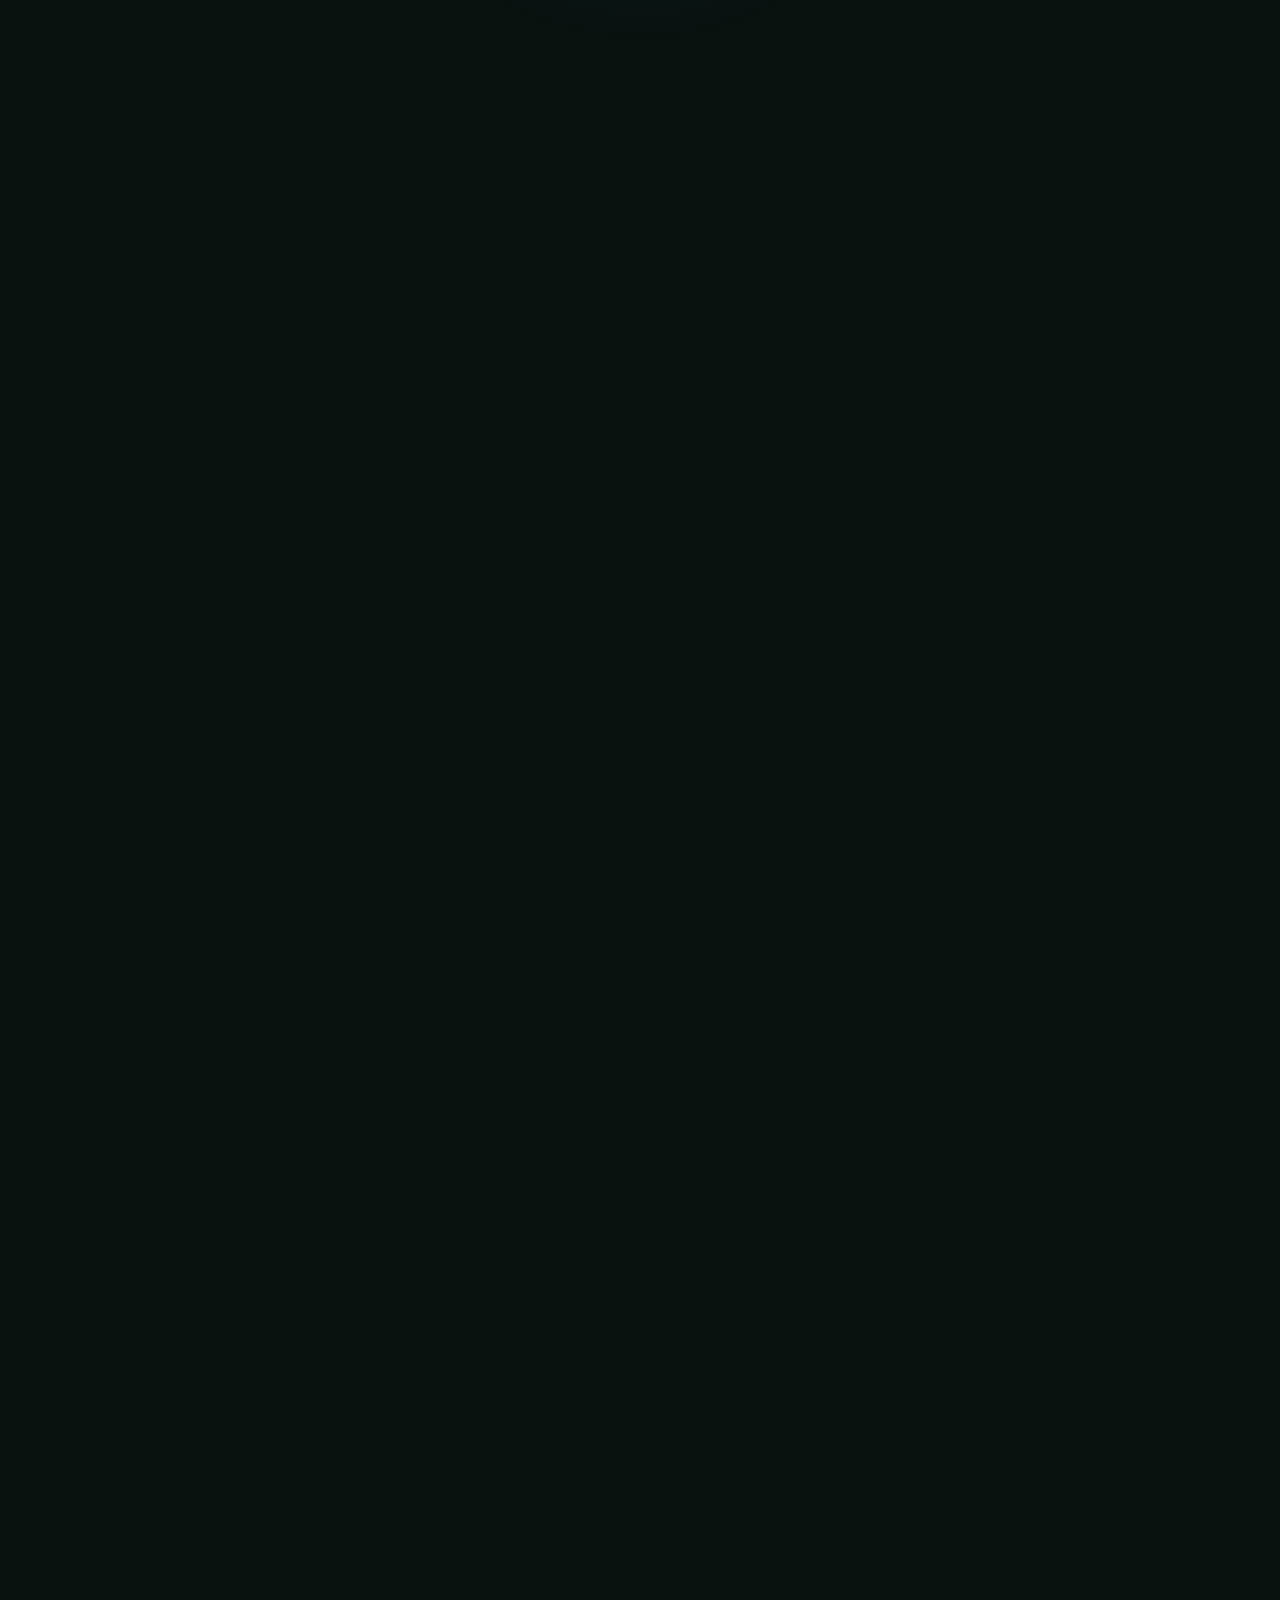
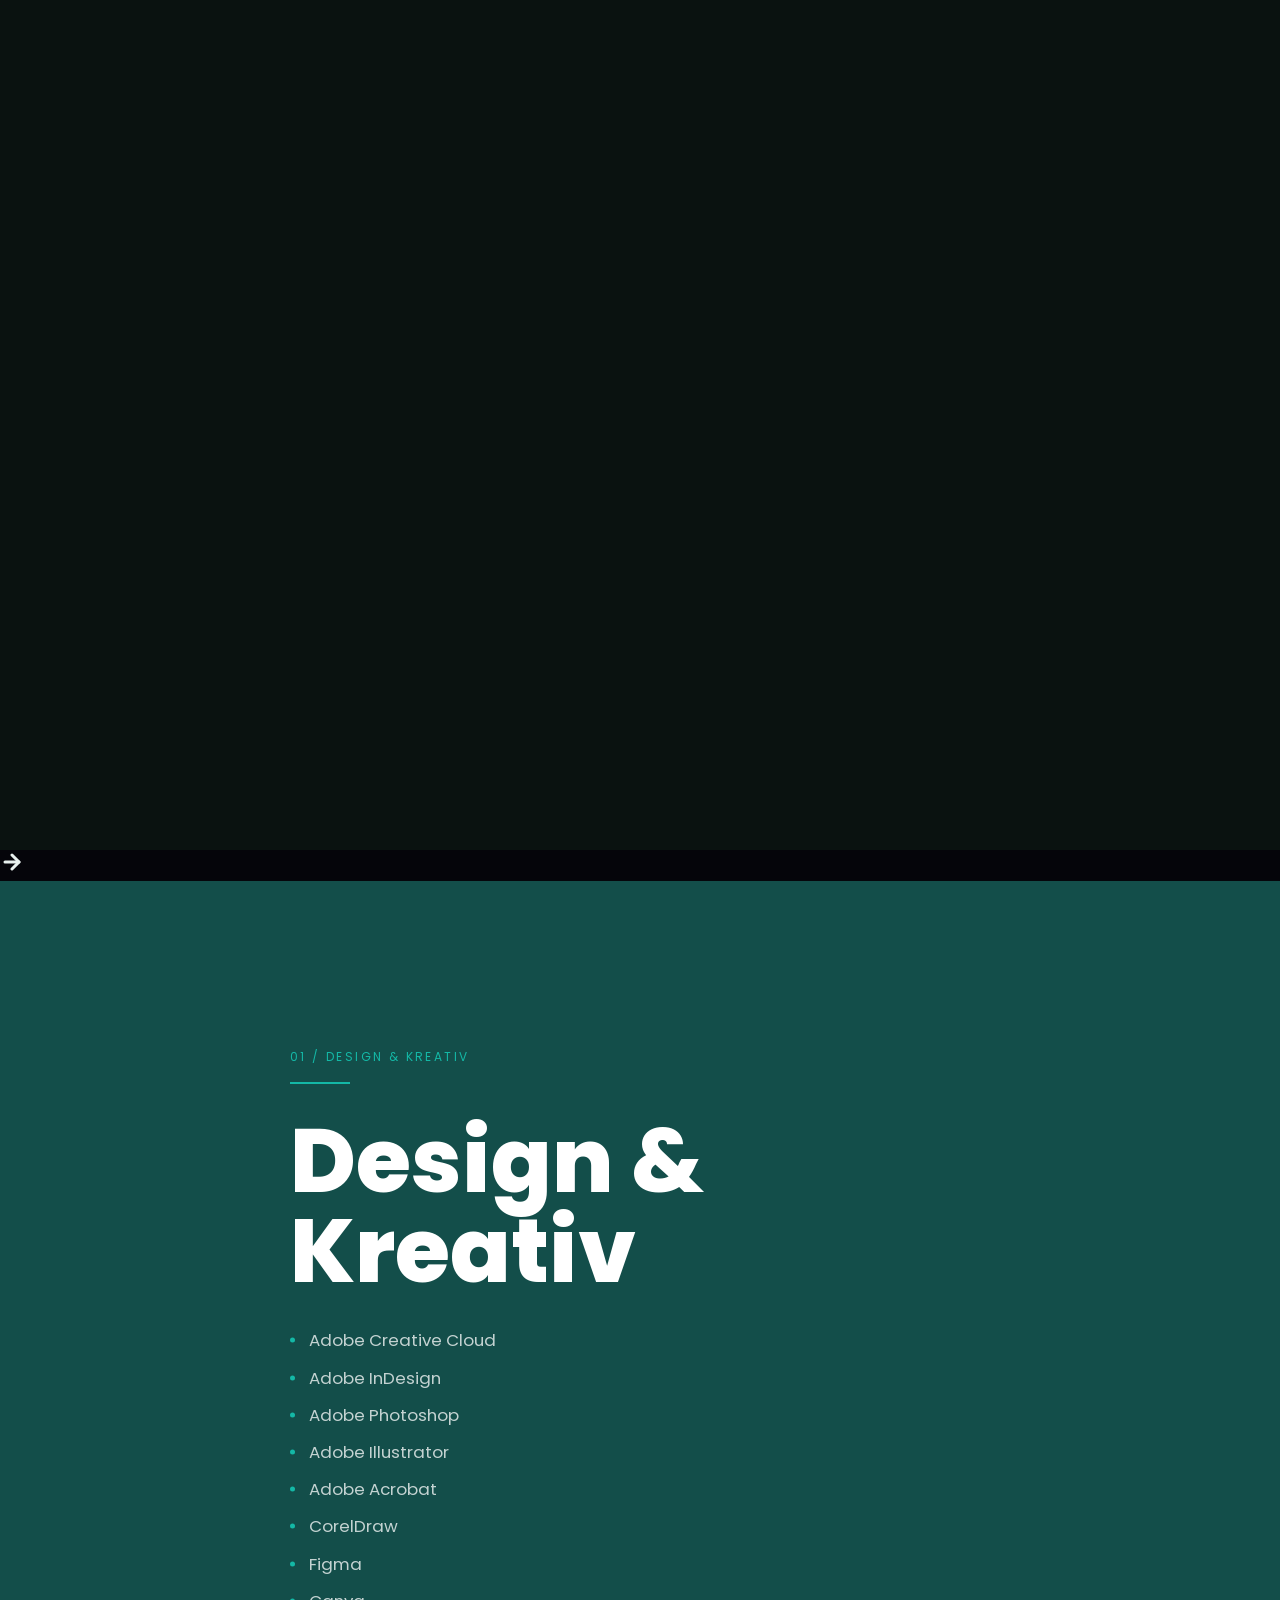
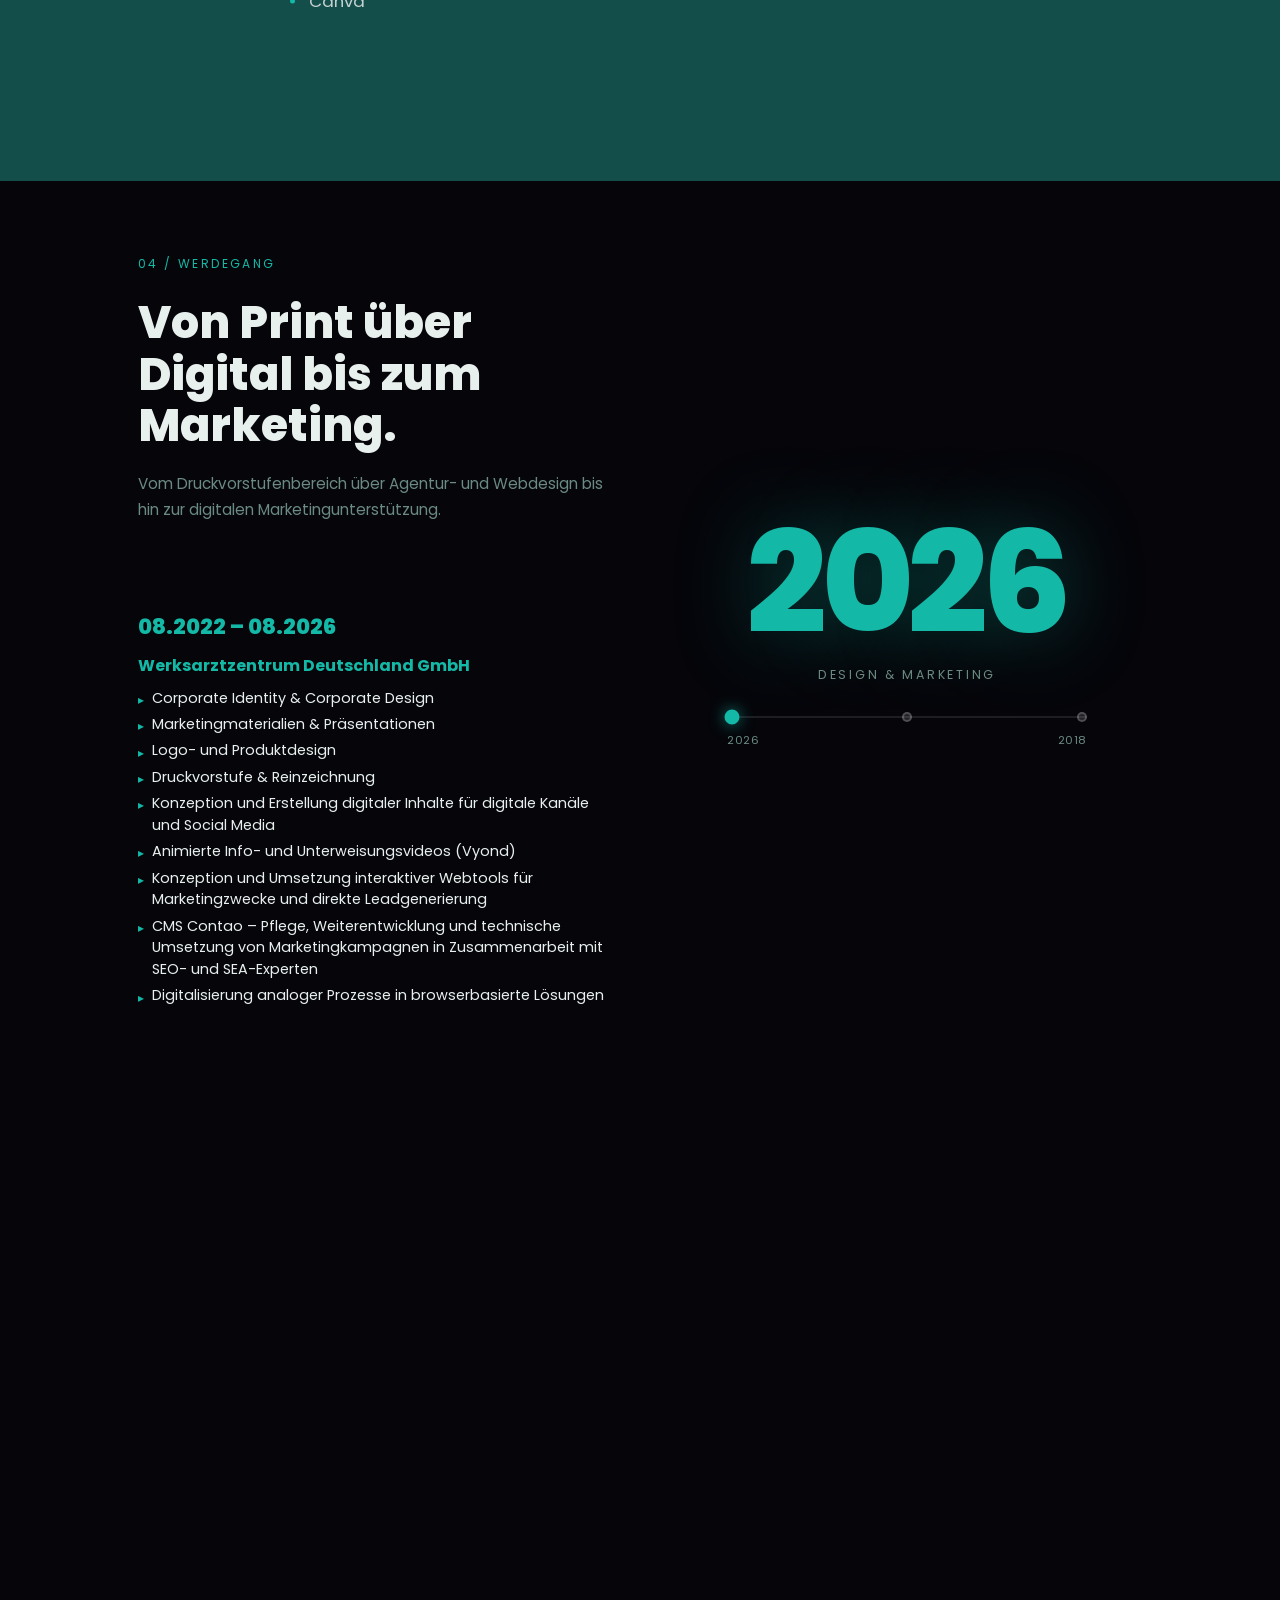
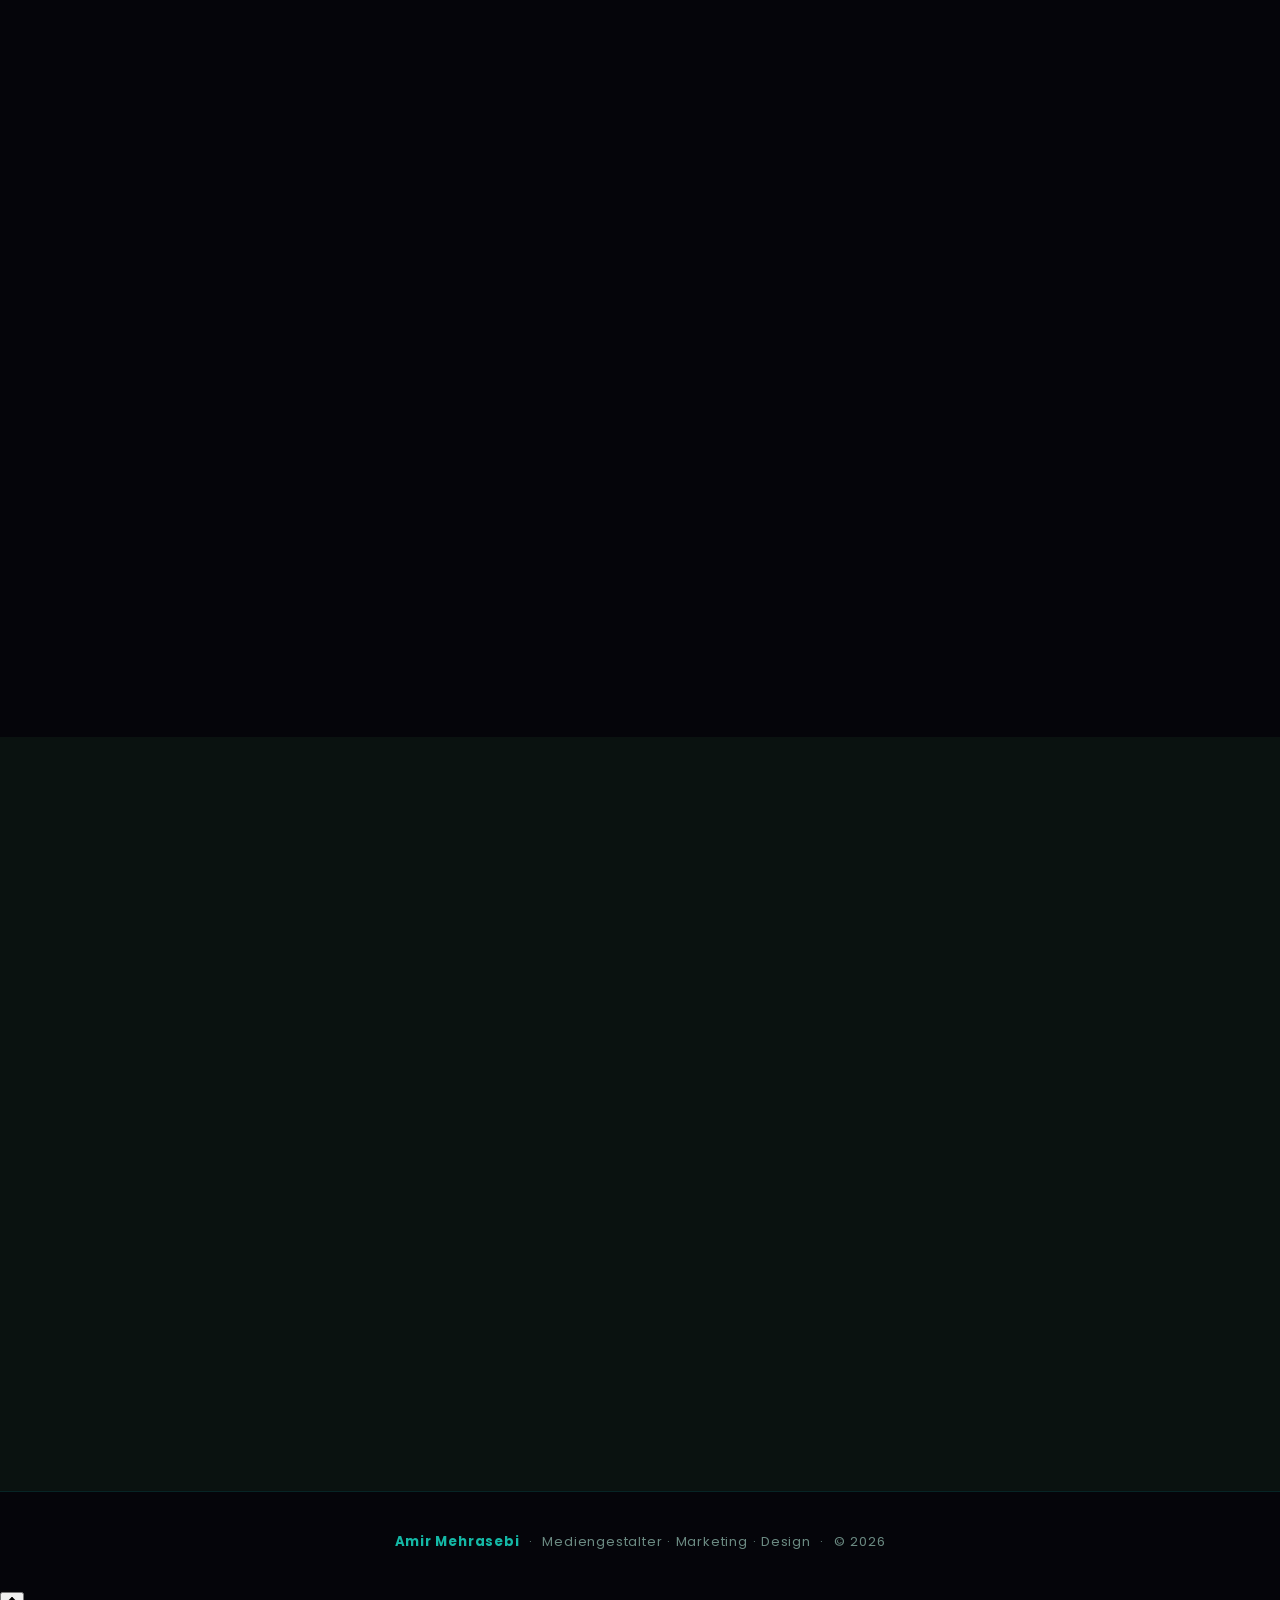
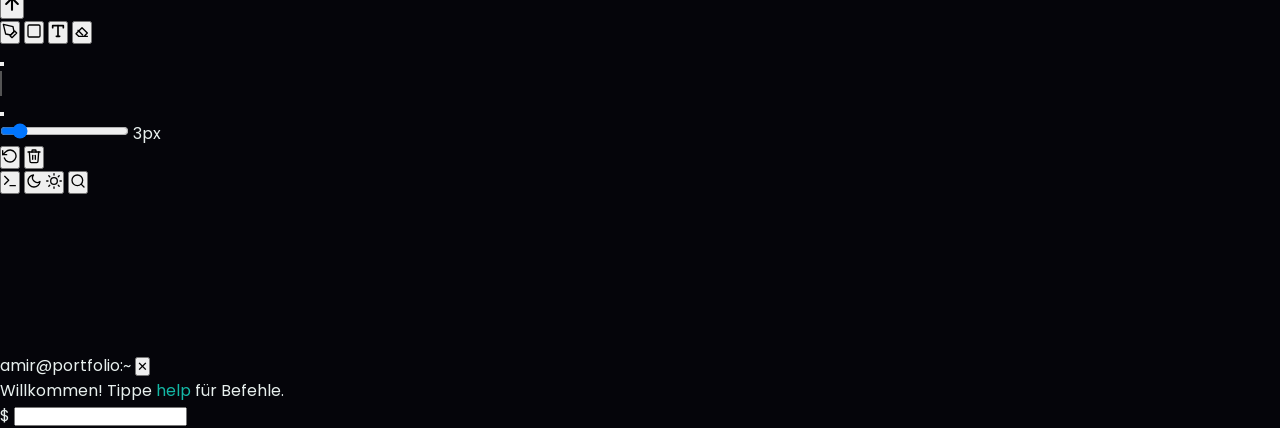
==== commit a4e92406: "v06 Update index.html" ====
--- a/index.html
+++ b/index.html
@@ -20,47 +20,40 @@
   <body>
     <!-- NAV -->
     <nav class="nav" id="nav">
-      <div class="nav-left">
-        <button class="smile-btn" id="smileBtn">
-          Schon gelächelt?
-          <span class="smile-count" id="smileCount">0</span>
+      <div class="nav-inner">
+        <a href="#hero" class="nav-brand">Amir's <span>Portfolio</span></a>
+        <button class="burger" id="burger" aria-label="Menü öffnen">
+          <span></span>
+          <span></span>
+          <span></span>
         </button>
-        <div class="smile-indicator" id="smileIndicator">1</div>
-        <div class="smile-rotating">
-          <span class="smile-text active">Hey, schön, dass du hier bist.</span>
-          <span class="smile-text">Darf ich dich um etwas bitten?</span>
-          <span class="smile-text"
-            >Nimm dir einen Moment. Atme tief durch. Lächle kurz.</span
-          >
-          <span class="smile-text">Ja, genau jetzt. 😊</span>
-          <span class="smile-text"
-            >Und wenn du magst, schick mir dieses Lächeln gedanklich
-            rüber.</span
-          >
-          <span class="smile-text"
-            >Ein Lächeln schadet nie – aber es kann unglaublich viel
-            bewirken.</span
-          >
-        </div>
-      </div>
-      <button class="burger" id="burger" aria-label="Menü öffnen">
-        <span></span>
-        <span></span>
-        <span></span>
-      </button>
-      <div class="nav-links">
-        <a href="#story">Profil</a>
-        <a href="#hWrap">Kompetenzen</a>
-        <a href="#werdegang">Werdegang</a>
-        <a href="#arbeitsproben">Arbeitsproben</a>
-        <a href="#kontakt">Kontakt</a>
-      </div>
+        <div class="nav-links">
+          <a href="#story">Profil</a>
+          <a href="#hWrap">Kompetenzen</a>
+          <a href="#werdegang">Werdegang</a>
+          <a href="#arbeitsproben">Arbeitsproben</a>
+          <a href="#kontakt">Kontakt</a>
+        </div>
+      </div>
+      <!-- SEARCH OVERLAY (gesteuert über Toolbar) -->
+      <div class="search-overlay" id="searchOverlay">
+        <div class="search-box">
+          <input
+            type="text"
+            id="searchInput"
+            placeholder="Suche…"
+            autocomplete="off"
+          />
+          <div class="search-results" id="searchResults"></div>
+        </div>
+      </div>
+      <div class="nav-progress"><div class="nav-progress-fill" id="navProgress"></div></div>
     </nav>
 
     <!-- HERO -->
     <section class="hero" id="hero">
       <div class="hero-bg" id="heroBg"></div>
-      <div class="hero-bg-grid"></div>
+      <canvas class="hero-dots" id="heroDots"></canvas>
       <div class="hero-inner">
         <div class="hero-content">
           <h1 class="hero-name">
@@ -148,6 +141,22 @@
 
     <!-- HORIZONTAL SCROLL / KOMPETENZEN DETAIL -->
     <div class="horizontal-wrap" id="hWrap">
+      <div class="h-scroll-hint" id="hScrollHint">
+        <span class="h-hint-arrow"
+          ><svg
+            width="24"
+            height="24"
+            viewBox="0 0 24 24"
+            fill="none"
+            stroke="currentColor"
+            stroke-width="3"
+            stroke-linecap="round"
+            stroke-linejoin="round"
+          >
+            <line x1="5" y1="12" x2="19" y2="12" />
+            <polyline points="12 5 19 12 12 19" /></svg
+        ></span>
+      </div>
       <div class="horizontal-track" id="hTrack">
         <div class="h-panel">
           <div class="h-panel-inner">
@@ -266,19 +275,60 @@
               Werksarztzentrum Deutschland GmbH
             </div>
             <div class="orbit-period-desc" id="orbitDesc">
-              <div class="orbit-line"><span class="orbit-bullet">▸</span><span>Corporate Identity &amp; Corporate Design</span></div>
-              <div class="orbit-line"><span class="orbit-bullet">▸</span><span>Marketingmaterialien &amp; Präsentationen</span></div>
-              <div class="orbit-line"><span class="orbit-bullet">▸</span><span>Logo- und Produktdesign</span></div>
-              <div class="orbit-line"><span class="orbit-bullet">▸</span><span>Druckvorstufe &amp; Reinzeichnung</span></div>
-              <div class="orbit-line"><span class="orbit-bullet">▸</span><span>Konzeption und Erstellung digitaler Inhalte für digitale Kanäle und Social Media</span></div>
-              <div class="orbit-line"><span class="orbit-bullet">▸</span><span>Animierte Info- und Unterweisungsvideos (Vyond)</span></div>
-              <div class="orbit-line"><span class="orbit-bullet">▸</span><span>Konzeption und Umsetzung interaktiver Webtools für Marketingzwecke und direkte Leadgenerierung</span></div>
-              <div class="orbit-line"><span class="orbit-bullet">▸</span><span>CMS Contao – Pflege, Weiterentwicklung und technische Umsetzung von Marketingkampagnen in Zusammenarbeit mit SEO- und SEA-Experten</span></div>
-              <div class="orbit-line"><span class="orbit-bullet">▸</span><span>Digitalisierung analoger Prozesse in browserbasierte Lösungen</span></div>
-            </div>
-          </div>
-        </div>
-      </div>
+              <div class="orbit-line">
+                <span class="orbit-bullet">▸</span
+                ><span>Corporate Identity &amp; Corporate Design</span>
+              </div>
+              <div class="orbit-line">
+                <span class="orbit-bullet">▸</span
+                ><span>Marketingmaterialien &amp; Präsentationen</span>
+              </div>
+              <div class="orbit-line">
+                <span class="orbit-bullet">▸</span
+                ><span>Logo- und Produktdesign</span>
+              </div>
+              <div class="orbit-line">
+                <span class="orbit-bullet">▸</span
+                ><span>Druckvorstufe &amp; Reinzeichnung</span>
+              </div>
+              <div class="orbit-line">
+                <span class="orbit-bullet">▸</span
+                ><span
+                  >Konzeption und Erstellung digitaler Inhalte für digitale
+                  Kanäle und Social Media</span
+                >
+              </div>
+              <div class="orbit-line">
+                <span class="orbit-bullet">▸</span
+                ><span>Animierte Info- und Unterweisungsvideos (Vyond)</span>
+              </div>
+              <div class="orbit-line">
+                <span class="orbit-bullet">▸</span
+                ><span
+                  >Konzeption und Umsetzung interaktiver Webtools für
+                  Marketingzwecke und direkte Leadgenerierung</span
+                >
+              </div>
+              <div class="orbit-line">
+                <span class="orbit-bullet">▸</span
+                ><span
+                  >CMS Contao – Pflege, Weiterentwicklung und technische
+                  Umsetzung von Marketingkampagnen in Zusammenarbeit mit SEO-
+                  und SEA-Experten</span
+                >
+              </div>
+              <div class="orbit-line">
+                <span class="orbit-bullet">▸</span
+                ><span
+                  >Digitalisierung analoger Prozesse in browserbasierte
+                  Lösungen</span
+                >
+              </div>
+            </div>
+          </div>
+        </div>
+      </div>
+      <div class="werdegang-mobile" id="werdegangMobile"></div>
     </div>
 
     <!-- ARBEITSPROBEN -->
@@ -599,6 +649,282 @@
       · Design &nbsp;·&nbsp; © 2026
     </footer>
 
+    <!-- SCROLL TO TOP -->
+    <button class="scroll-top" id="scrollTop" aria-label="Nach oben">
+      <svg width="20" height="20" viewBox="0 0 24 24" fill="none" stroke="currentColor" stroke-width="2.5" stroke-linecap="round" stroke-linejoin="round"><line x1="12" y1="19" x2="12" y2="5"/><polyline points="5 12 12 5 19 12"/></svg>
+    </button>
+
+    <!-- TOOLBAR -->
+    <div class="toolbar" id="toolbar">
+      <div class="tb-drag" id="tbDrag" title="Ziehen zum Andocken">
+        <span></span><span></span>
+      </div>
+      <button
+        class="tb-btn active"
+        data-tool="brush"
+        aria-label="Pinsel"
+        title="Pinsel"
+      >
+        <svg
+          width="16"
+          height="16"
+          viewBox="0 0 24 24"
+          fill="none"
+          stroke="currentColor"
+          stroke-width="2"
+          stroke-linecap="round"
+          stroke-linejoin="round"
+        >
+          <path d="M12 19l7-7 3 3-7 7-3-3z" />
+          <path d="M18 13l-1.5-7.5L2 2l3.5 14.5L13 18l5-5z" />
+        </svg>
+      </button>
+      <button
+        class="tb-btn"
+        data-tool="rect"
+        aria-label="Rechteck"
+        title="Rechteck"
+      >
+        <svg
+          width="16"
+          height="16"
+          viewBox="0 0 24 24"
+          fill="none"
+          stroke="currentColor"
+          stroke-width="2"
+          stroke-linecap="round"
+          stroke-linejoin="round"
+        >
+          <rect x="3" y="3" width="18" height="18" rx="2" />
+        </svg>
+      </button>
+      <button
+        class="tb-btn"
+        data-tool="text"
+        aria-label="Text"
+        title="Text-Werkzeug"
+      >
+        <svg
+          width="16"
+          height="16"
+          viewBox="0 0 24 24"
+          fill="none"
+          stroke="currentColor"
+          stroke-width="2.5"
+          stroke-linecap="round"
+          stroke-linejoin="round"
+        >
+          <polyline points="4 7 4 4 20 4 20 7" />
+          <line x1="9.5" y1="20" x2="14.5" y2="20" />
+          <line x1="12" y1="4" x2="12" y2="20" />
+        </svg>
+      </button>
+      <button
+        class="tb-btn"
+        data-tool="eraser"
+        aria-label="Radierer"
+        title="Radierer"
+      >
+        <svg
+          width="16"
+          height="16"
+          viewBox="0 0 24 24"
+          fill="none"
+          stroke="currentColor"
+          stroke-width="2"
+          stroke-linecap="round"
+          stroke-linejoin="round"
+        >
+          <path d="M20 20H7L3 16l9-9 8 8-4 4z" />
+          <line x1="6" y1="11" x2="13" y2="18" />
+        </svg>
+      </button>
+      <div class="tb-divider"></div>
+      <button
+        class="tb-btn tb-color-btn"
+        data-tool="color"
+        aria-label="Farbe"
+        title="Farbe wählen"
+      >
+        <span class="tb-color-dot" id="tbColorDot"></span>
+      </button>
+      <div class="tb-color-picker" id="tbColorPicker">
+        <span
+          class="tb-cp-swatch"
+          data-color="#14b8a6"
+          style="background: #14b8a6"
+        ></span>
+        <span
+          class="tb-cp-swatch"
+          data-color="#ffffff"
+          style="background: #ffffff"
+        ></span>
+        <span
+          class="tb-cp-swatch"
+          data-color="#ef4444"
+          style="background: #ef4444"
+        ></span>
+        <span
+          class="tb-cp-swatch"
+          data-color="#eab308"
+          style="background: #eab308"
+        ></span>
+        <span
+          class="tb-cp-swatch"
+          data-color="#3b82f6"
+          style="background: #3b82f6"
+        ></span>
+        <span
+          class="tb-cp-swatch"
+          data-color="#000000"
+          style="background: #000000; border: 1px solid #555"
+        ></span>
+      </div>
+      <button
+        class="tb-btn tb-size-btn"
+        data-tool="size"
+        aria-label="Stärke"
+        title="Pinselstärke"
+      >
+        <span class="tb-size-preview" id="tbSizePreview"></span>
+      </button>
+      <div class="tb-size-picker" id="tbSizePicker">
+        <input
+          type="range"
+          id="tbSizeRange"
+          min="1"
+          max="20"
+          value="3"
+          class="tb-range"
+        />
+        <span class="tb-size-val" id="tbSizeVal">3px</span>
+      </div>
+      <div class="tb-divider"></div>
+      <button
+        class="tb-btn"
+        data-tool="undo"
+        aria-label="Rückgängig"
+        title="Rückgängig (Ctrl+Z)"
+      >
+        <svg
+          width="16"
+          height="16"
+          viewBox="0 0 24 24"
+          fill="none"
+          stroke="currentColor"
+          stroke-width="2"
+          stroke-linecap="round"
+          stroke-linejoin="round"
+        >
+          <polyline points="1 4 1 10 7 10" />
+          <path d="M3.51 15a9 9 0 1 0 2.13-9.36L1 10" />
+        </svg>
+      </button>
+      <button
+        class="tb-btn"
+        data-tool="clear"
+        aria-label="Löschen"
+        title="Alles löschen"
+      >
+        <svg
+          width="16"
+          height="16"
+          viewBox="0 0 24 24"
+          fill="none"
+          stroke="currentColor"
+          stroke-width="2"
+          stroke-linecap="round"
+          stroke-linejoin="round"
+        >
+          <polyline points="3 6 5 6 21 6" />
+          <path d="M19 6l-1 14a2 2 0 0 1-2 2H8a2 2 0 0 1-2-2L5 6" />
+          <path d="M10 11v6" />
+          <path d="M14 11v6" />
+          <path d="M9 6V4a1 1 0 0 1 1-1h4a1 1 0 0 1 1 1v2" />
+        </svg>
+      </button>
+      <div class="tb-divider"></div>
+      <button
+        class="tb-btn"
+        data-tool="terminal"
+        aria-label="Terminal"
+        title="Terminal"
+      >
+        <svg
+          width="16"
+          height="16"
+          viewBox="0 0 24 24"
+          fill="none"
+          stroke="currentColor"
+          stroke-width="2"
+          stroke-linecap="round"
+          stroke-linejoin="round"
+        >
+          <polyline points="4 17 10 11 4 5" />
+          <line x1="12" y1="19" x2="20" y2="19" />
+        </svg>
+      </button>
+      <button
+        class="tb-btn"
+        data-tool="pipette"
+        aria-label="Dark/Light Mode"
+        title="Dark/Light Mode"
+      >
+        <svg class="tb-icon-moon" width="16" height="16" viewBox="0 0 24 24" fill="none" stroke="currentColor" stroke-width="2" stroke-linecap="round" stroke-linejoin="round"><path d="M21 12.79A9 9 0 1 1 11.21 3 7 7 0 0 0 21 12.79z"/></svg>
+        <svg class="tb-icon-sun" width="16" height="16" viewBox="0 0 24 24" fill="none" stroke="currentColor" stroke-width="2" stroke-linecap="round" stroke-linejoin="round"><circle cx="12" cy="12" r="5"/><line x1="12" y1="1" x2="12" y2="3"/><line x1="12" y1="21" x2="12" y2="23"/><line x1="4.22" y1="4.22" x2="5.64" y2="5.64"/><line x1="18.36" y1="18.36" x2="19.78" y2="19.78"/><line x1="1" y1="12" x2="3" y2="12"/><line x1="21" y1="12" x2="23" y2="12"/><line x1="4.22" y1="19.78" x2="5.64" y2="18.36"/><line x1="18.36" y1="5.64" x2="19.78" y2="4.22"/></svg>
+      </button>
+      <button
+        class="tb-btn"
+        data-tool="search"
+        aria-label="Suche"
+        title="Suche"
+      >
+        <svg
+          width="16"
+          height="16"
+          viewBox="0 0 24 24"
+          fill="none"
+          stroke="currentColor"
+          stroke-width="2"
+          stroke-linecap="round"
+          stroke-linejoin="round"
+        >
+          <circle cx="11" cy="11" r="8" />
+          <line x1="21" y1="21" x2="16.65" y2="16.65" />
+        </svg>
+      </button>
+    </div>
+
+    <!-- DRAW CANVAS -->
+    <canvas id="drawCanvas"></canvas>
+
+    <!-- TERMINAL -->
+    <div class="terminal-overlay" id="terminalOverlay">
+      <div class="terminal-window">
+        <div class="terminal-bar">
+          <span class="terminal-dots"><i></i><i></i><i></i></span>
+          <span class="terminal-title">amir@portfolio:~</span>
+          <button class="terminal-close" id="terminalClose">✕</button>
+        </div>
+        <div class="terminal-body" id="terminalBody">
+          <div class="terminal-line">
+            Willkommen! Tippe <span style="color: var(--accent)">help</span> für
+            Befehle.
+          </div>
+        </div>
+        <div class="terminal-input-wrap">
+          <span class="terminal-prompt">$</span>
+          <input
+            type="text"
+            class="terminal-input"
+            id="terminalInput"
+            autocomplete="off"
+            spellcheck="false"
+          />
+        </div>
+      </div>
+    </div>
+
     <!-- IMAGE MODAL -->
     <div class="img-modal" id="imgModal">
       <div class="img-modal-panel" id="imgModalPanel">
--- a/style.css
+++ b/style.css
@@ -4,6 +4,11 @@
   box-sizing: border-box;
   margin: 0;
   padding: 0;
+}
+
+::selection {
+  background: var(--accent);
+  color: #05050a;
 }
 
 :root {
@@ -152,6 +157,70 @@
   color: var(--text);
 }
 
+/* ── HAMBURGER BUTTON ── */
+.burger {
+  display: none;
+  flex-direction: column;
+  justify-content: center;
+  gap: 5px;
+  background: none;
+  border: none;
+  cursor: pointer;
+  padding: 6px;
+  z-index: 101;
+}
+.burger span {
+  display: block;
+  width: 24px;
+  height: 2px;
+  background: var(--text);
+  border-radius: 2px;
+  transition: transform 0.3s, opacity 0.3s;
+}
+.nav.nav-open .burger span:nth-child(1) {
+  transform: translateY(7px) rotate(45deg);
+}
+.nav.nav-open .burger span:nth-child(2) {
+  opacity: 0;
+}
+.nav.nav-open .burger span:nth-child(3) {
+  transform: translateY(-7px) rotate(-45deg);
+}
+
+@media (max-width: 768px) {
+  .nav-left {
+    display: none;
+  }
+  .nav {
+    justify-content: flex-end;
+    padding: 1rem 1.5rem;
+  }
+  .burger {
+    display: flex;
+  }
+  .nav-links {
+    display: none;
+    position: absolute;
+    top: 100%;
+    left: 0;
+    right: 0;
+    flex-direction: column;
+    background: rgba(5, 10, 9, 0.96);
+    backdrop-filter: blur(20px);
+    padding: 1.5rem 2rem;
+    gap: 1.2rem;
+    text-align: center;
+    border-top: 1px solid var(--glass-border);
+  }
+  .nav.nav-open .nav-links {
+    display: flex;
+  }
+  .nav-links a {
+    font-size: 1rem;
+    padding: 0.4rem 0;
+  }
+}
+
 /* ── HERO ── */
 .hero {
   position: relative;
@@ -672,7 +741,11 @@
 .imgseq-content {
   display: grid;
   grid-template-columns: 1fr 1fr;
-  align-items: center;
+  grid-template-rows: auto auto;
+  grid-template-areas:
+    "text  visual"
+    "orbit visual";
+  align-items: start;
   gap: 4rem;
   max-width: 1100px;
   padding: 0 3rem;
@@ -731,7 +804,11 @@
   font-size: 0.75rem;
   margin-top: 0.2rem;
 }
+.imgseq-text   { grid-area: text; }
+.imgseq-orbit  { grid-area: orbit; }
 .imgseq-visual {
+  grid-area: visual;
+  align-self: center;
   display: flex;
   flex-direction: column;
   align-items: center;
@@ -812,13 +889,188 @@
   color: var(--muted);
   letter-spacing: 0.05em;
 }
+/* ── RESPONSIVE ── */
 @media (max-width: 768px) {
   .imgseq-content {
     grid-template-columns: 1fr;
-  }
+    grid-template-areas:
+      "text"
+      "visual"
+      "orbit";
+  }
+  .imgseq-text   { grid-area: text; }
+  .imgseq-visual { grid-area: visual; }
+  .imgseq-orbit  { grid-area: orbit; }
   .tl-big-year {
     font-size: clamp(4rem, 20vw, 6rem);
   }
+}
+
+@media (max-width: 500px) {
+  /* 1 — ALLGEMEIN */
+  html, body {
+    overflow-x: hidden;
+  }
+
+  /* 2 — NAV */
+  .nav-left {
+    display: none;
+  }
+  .nav {
+    justify-content: center;
+  }
+  .nav-links {
+    width: 100%;
+    justify-content: center;
+    gap: 0.7rem;
+    flex-wrap: wrap;
+    font-size: 0.72rem;
+  }
+
+  /* 3 — HERO */
+  .hero-inner {
+    grid-template-columns: 1fr;
+    gap: 2rem;
+    padding: 0 1.5rem;
+    text-align: center;
+    justify-items: center;
+  }
+  .hero-name > span {
+    white-space: normal;
+  }
+  .hero-bio {
+    font-size: 0.95rem;
+  }
+  .hero-photo-wrap {
+    width: 180px;
+    height: 230px;
+  }
+
+  /* 4 — STORY — statisch gestapelt statt sticky-animiert */
+  .story-outer {
+    height: auto;
+  }
+  .story-sticky {
+    position: relative;
+    height: auto;
+    display: flex;
+    flex-direction: column;
+    gap: 3rem;
+    padding: 4rem 1.5rem;
+  }
+  .story-phase {
+    position: relative;
+    opacity: 1 !important;
+    transform: none !important;
+  }
+  .story-bg-glow {
+    display: none;
+  }
+  .phase2-photos {
+    gap: 0.5rem;
+  }
+  .float-card {
+    width: 90px;
+    height: 118px;
+  }
+
+  /* 5 — KOMPETENZEN — vertikaler Scroll statt horizontal */
+  .horizontal-wrap {
+    overflow: visible;
+    height: auto !important;
+  }
+  .horizontal-track {
+    display: flex;
+    flex-direction: column;
+    width: 100% !important;
+    transform: none !important;
+  }
+  .h-panel {
+    width: 100%;
+    height: auto;
+    min-height: unset;
+    padding: 3rem 1.5rem;
+  }
+
+  /* 6 — WERDEGANG — Desktop-Animation verstecken, Mobile-Steps zeigen */
+  .imgseq-outer {
+    height: auto;
+  }
+  .imgseq-sticky {
+    position: relative;
+    height: auto;
+    display: block;
+  }
+  .imgseq-visual,
+  .imgseq-orbit {
+    display: none;
+  }
+  .imgseq-content {
+    display: block;
+    padding: 3rem 1.5rem 1rem;
+  }
+  .werdegang-mobile {
+    display: flex;
+    flex-direction: column;
+    gap: 2.5rem;
+    padding: 0 1.5rem 3rem;
+  }
+
+  /* 7 — PORTFOLIO */
+  .portfolio-grid {
+    grid-template-columns: 1fr;
+  }
+
+  /* 8 — KONTAKT */
+  .kontakt-links {
+    flex-direction: column;
+    align-items: stretch;
+  }
+  .kontakt-item {
+    width: 100%;
+    justify-content: center;
+  }
+}
+
+/* ── WERDEGANG MOBILE STEPS ── */
+.werdegang-mobile {
+  display: none;
+}
+.wg-mobile-step {
+  border-left: 2px solid var(--accent);
+  padding-left: 1.5rem;
+}
+.wg-mobile-year {
+  font-size: clamp(2.5rem, 10vw, 3.5rem);
+  font-weight: 800;
+  color: var(--accent);
+  line-height: 1;
+  letter-spacing: -0.03em;
+}
+.wg-mobile-period {
+  font-size: 0.82rem;
+  color: var(--muted);
+  margin-top: 0.3rem;
+}
+.wg-mobile-label {
+  font-size: 0.72rem;
+  letter-spacing: 0.18em;
+  text-transform: uppercase;
+  color: var(--muted);
+  margin-top: 0.5rem;
+}
+.wg-mobile-title {
+  color: var(--accent);
+  font-size: 1rem;
+  font-weight: 700;
+  margin-top: 0.4rem;
+  margin-bottom: 0.6rem;
+}
+.wg-mobile-desc {
+  display: flex;
+  flex-direction: column;
+  gap: 0.3rem;
+  font-size: 0.85rem;
 }
 
 /* ── GENERAL SECTION ── */
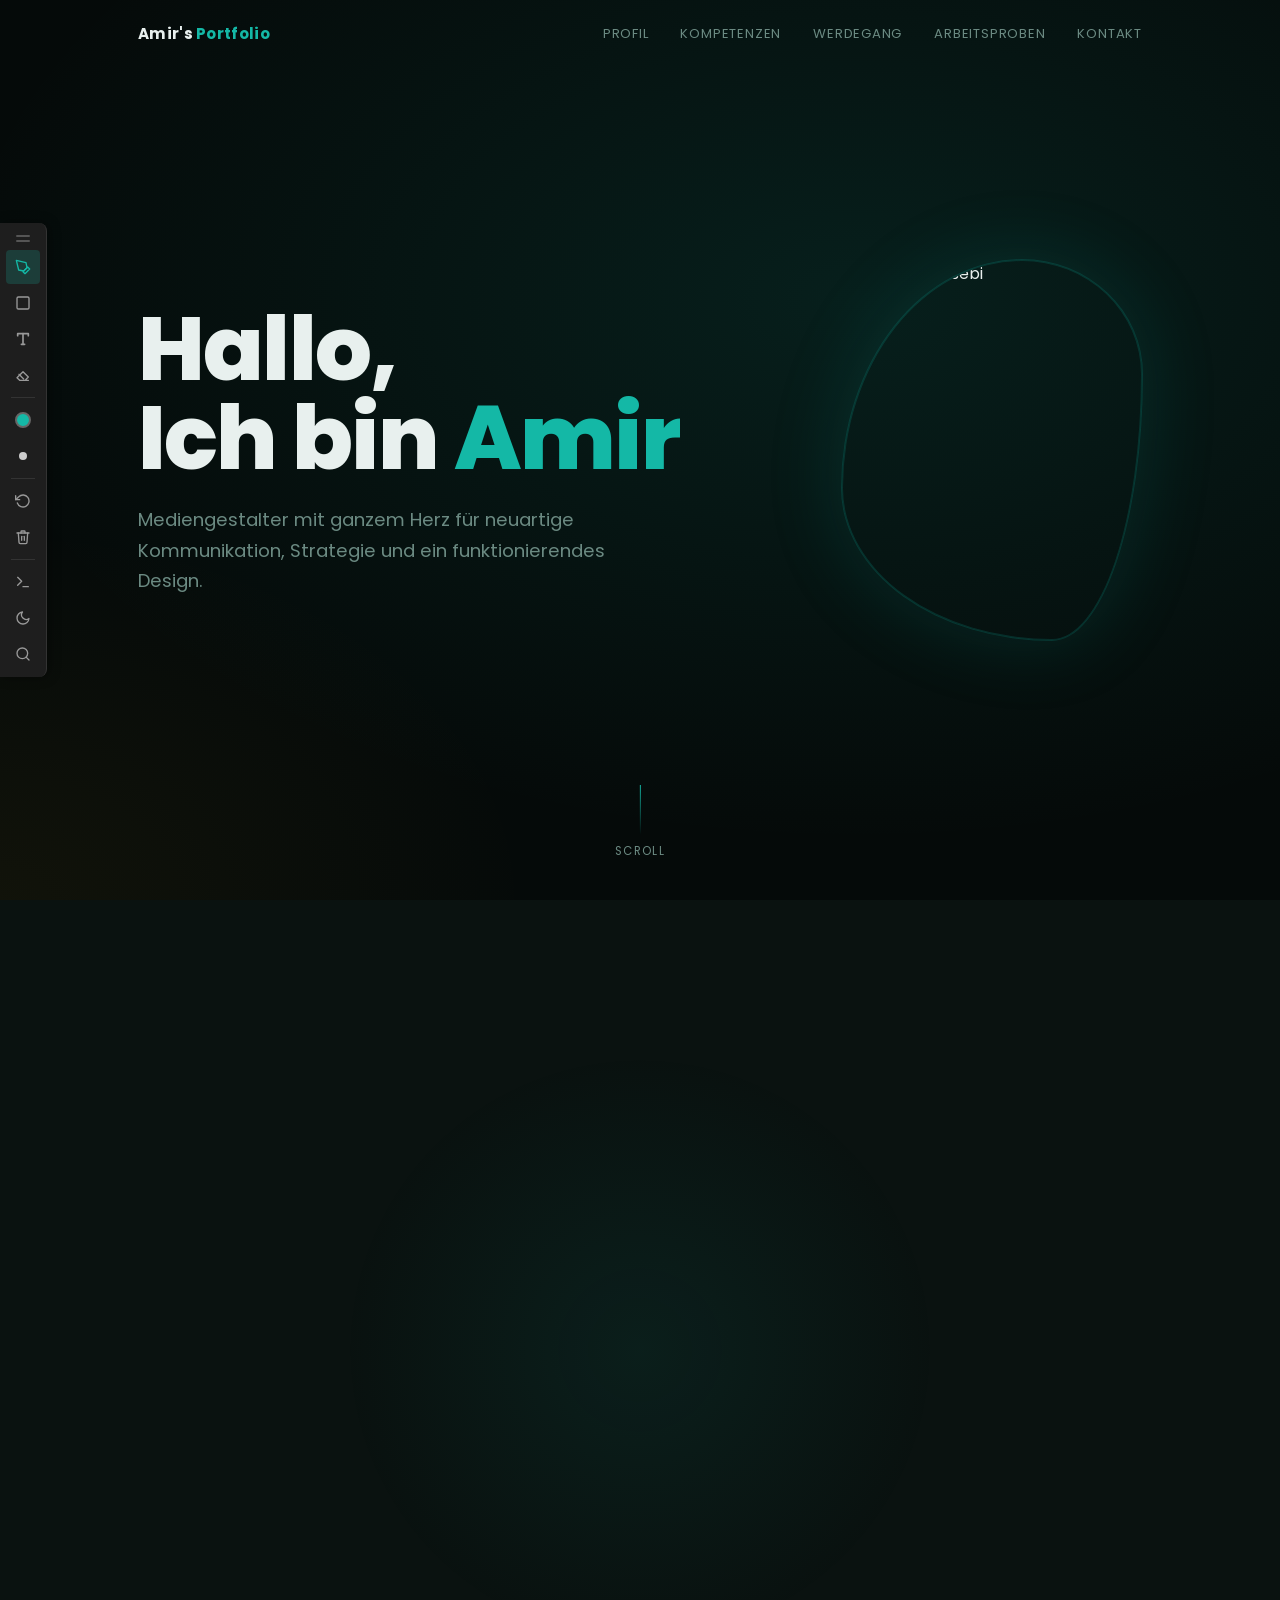
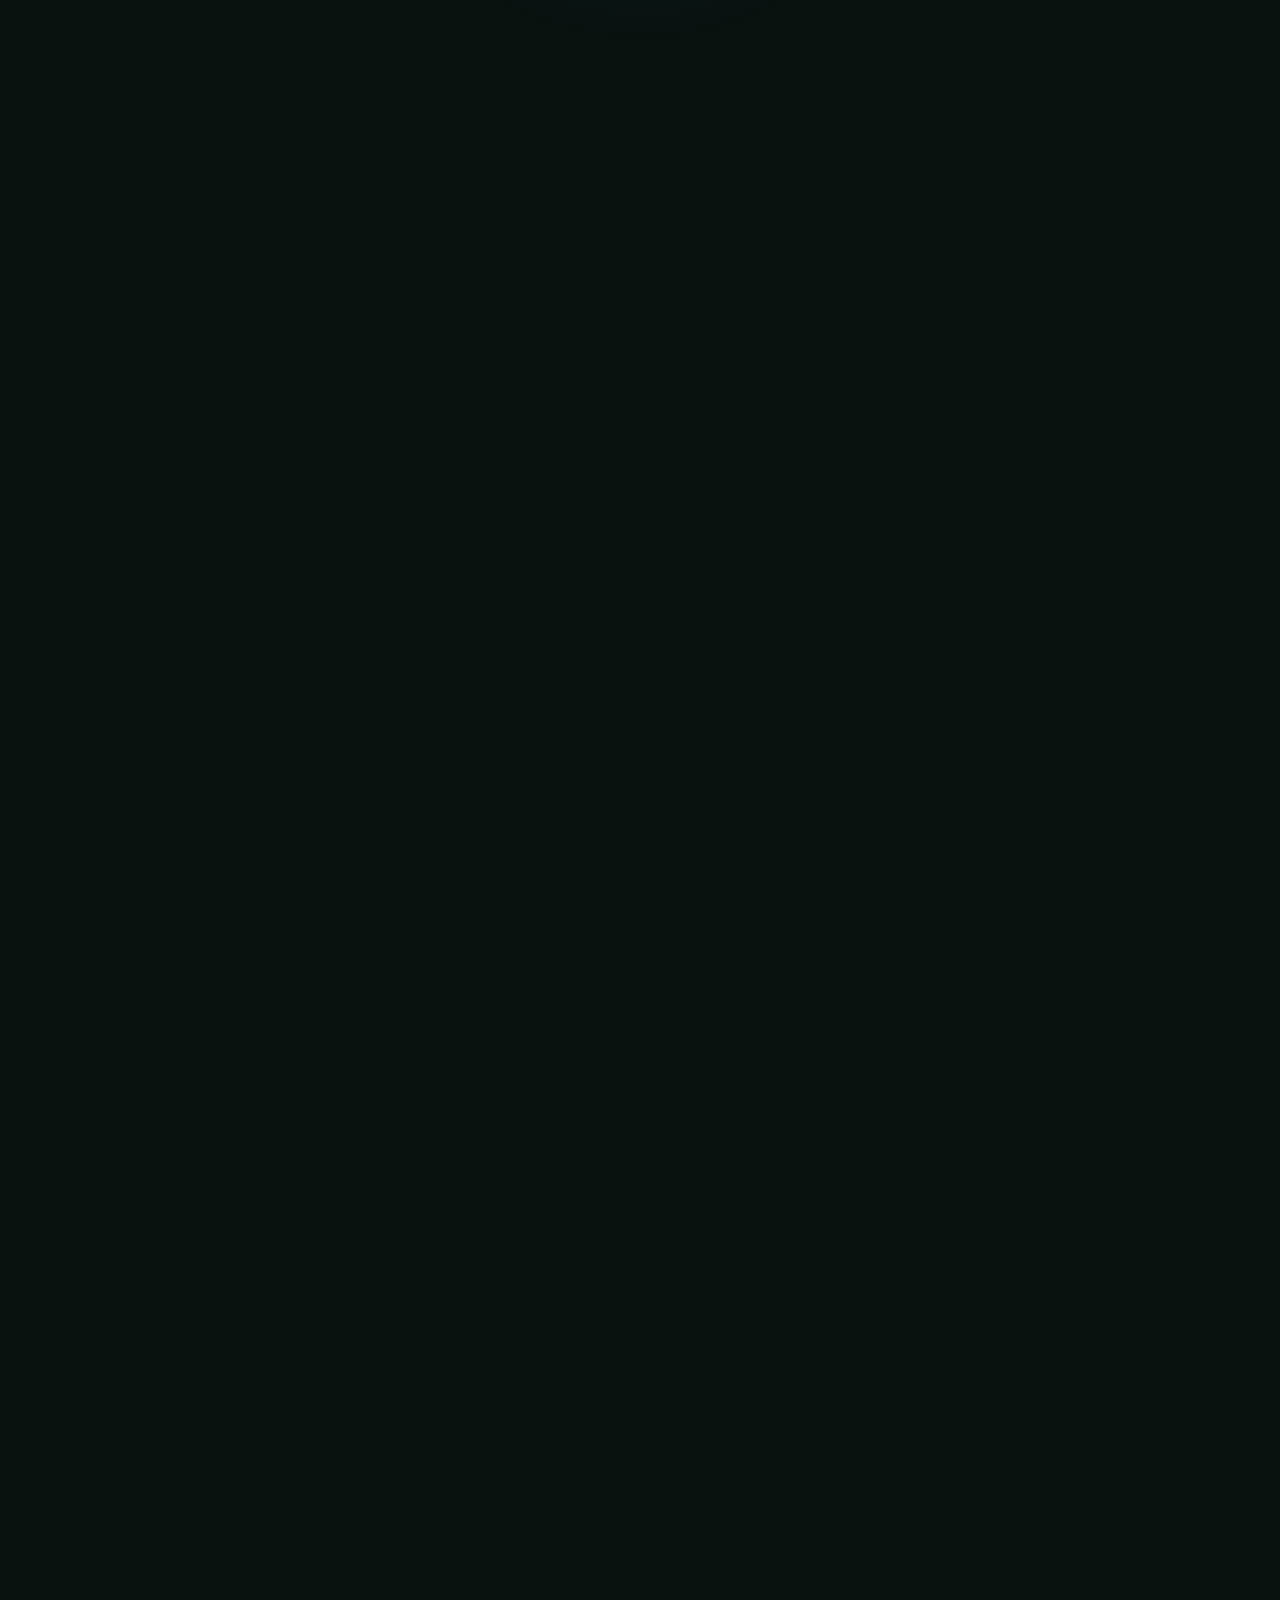
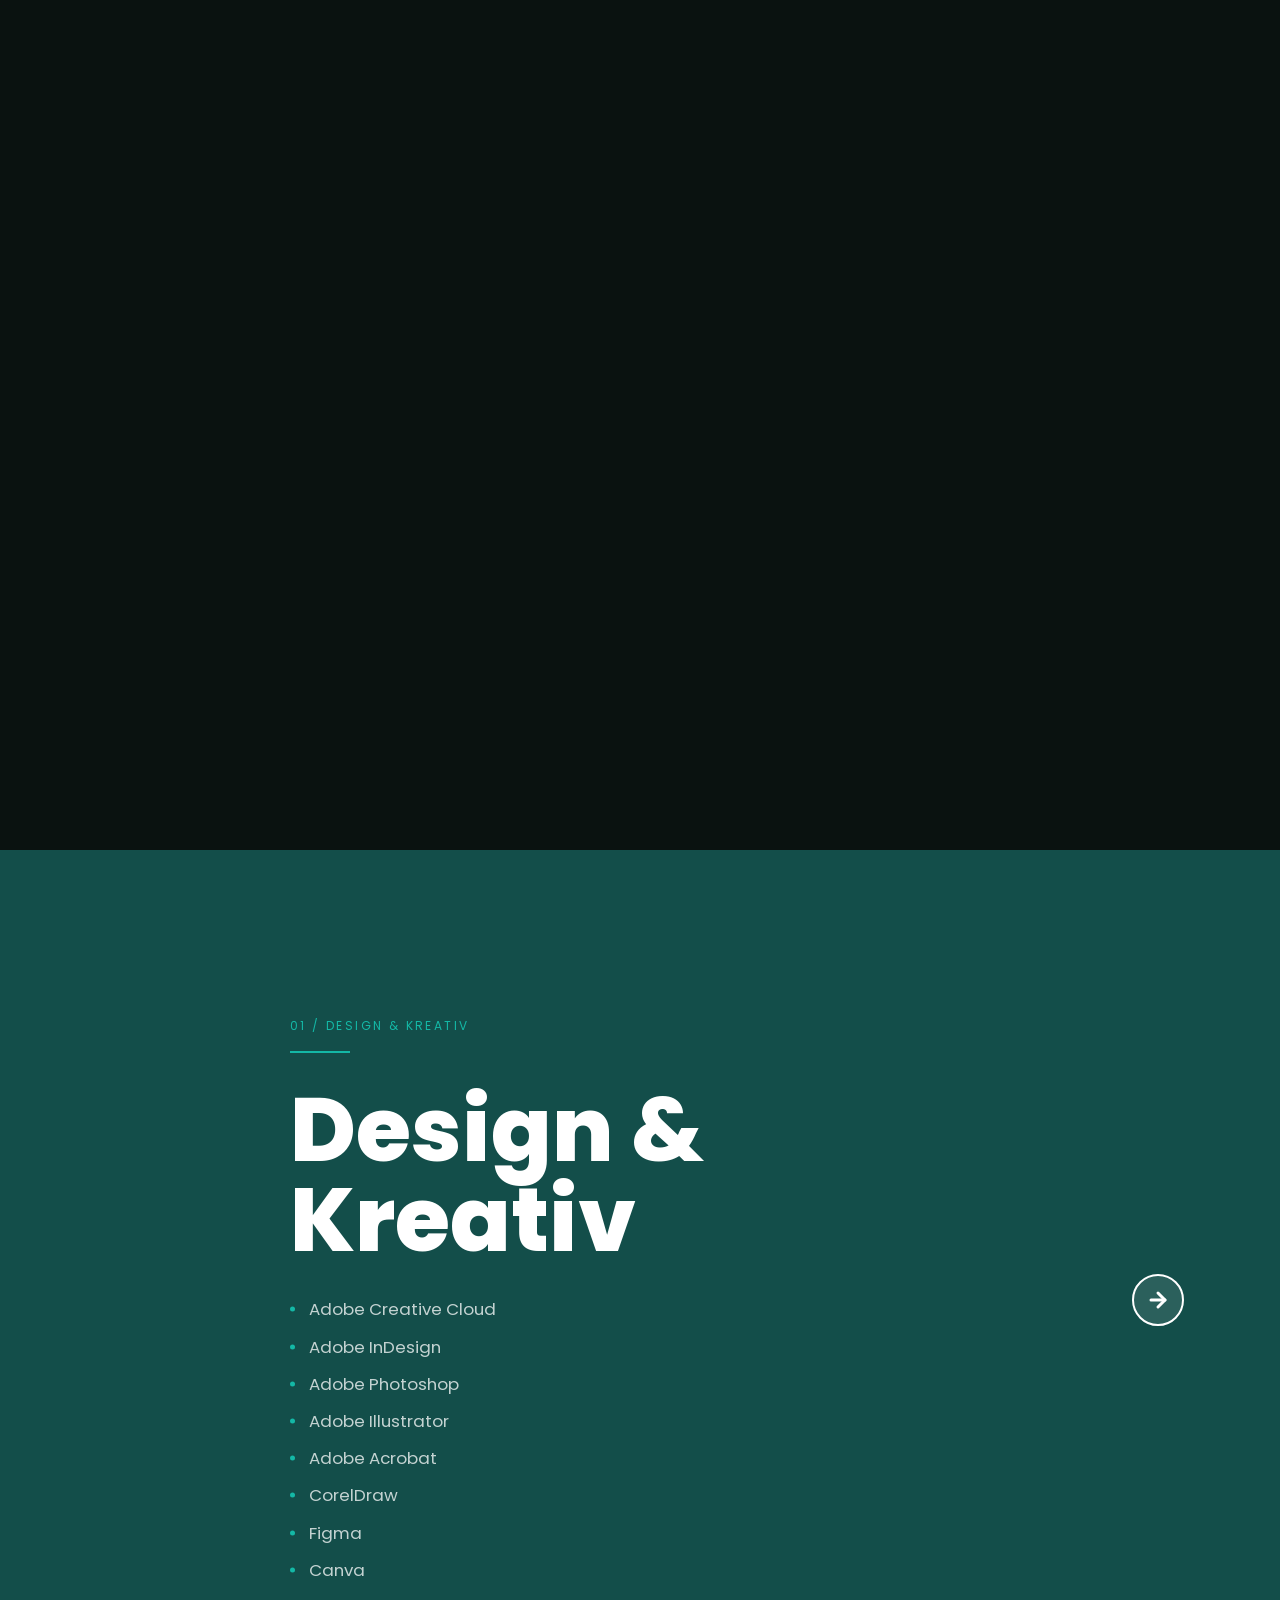
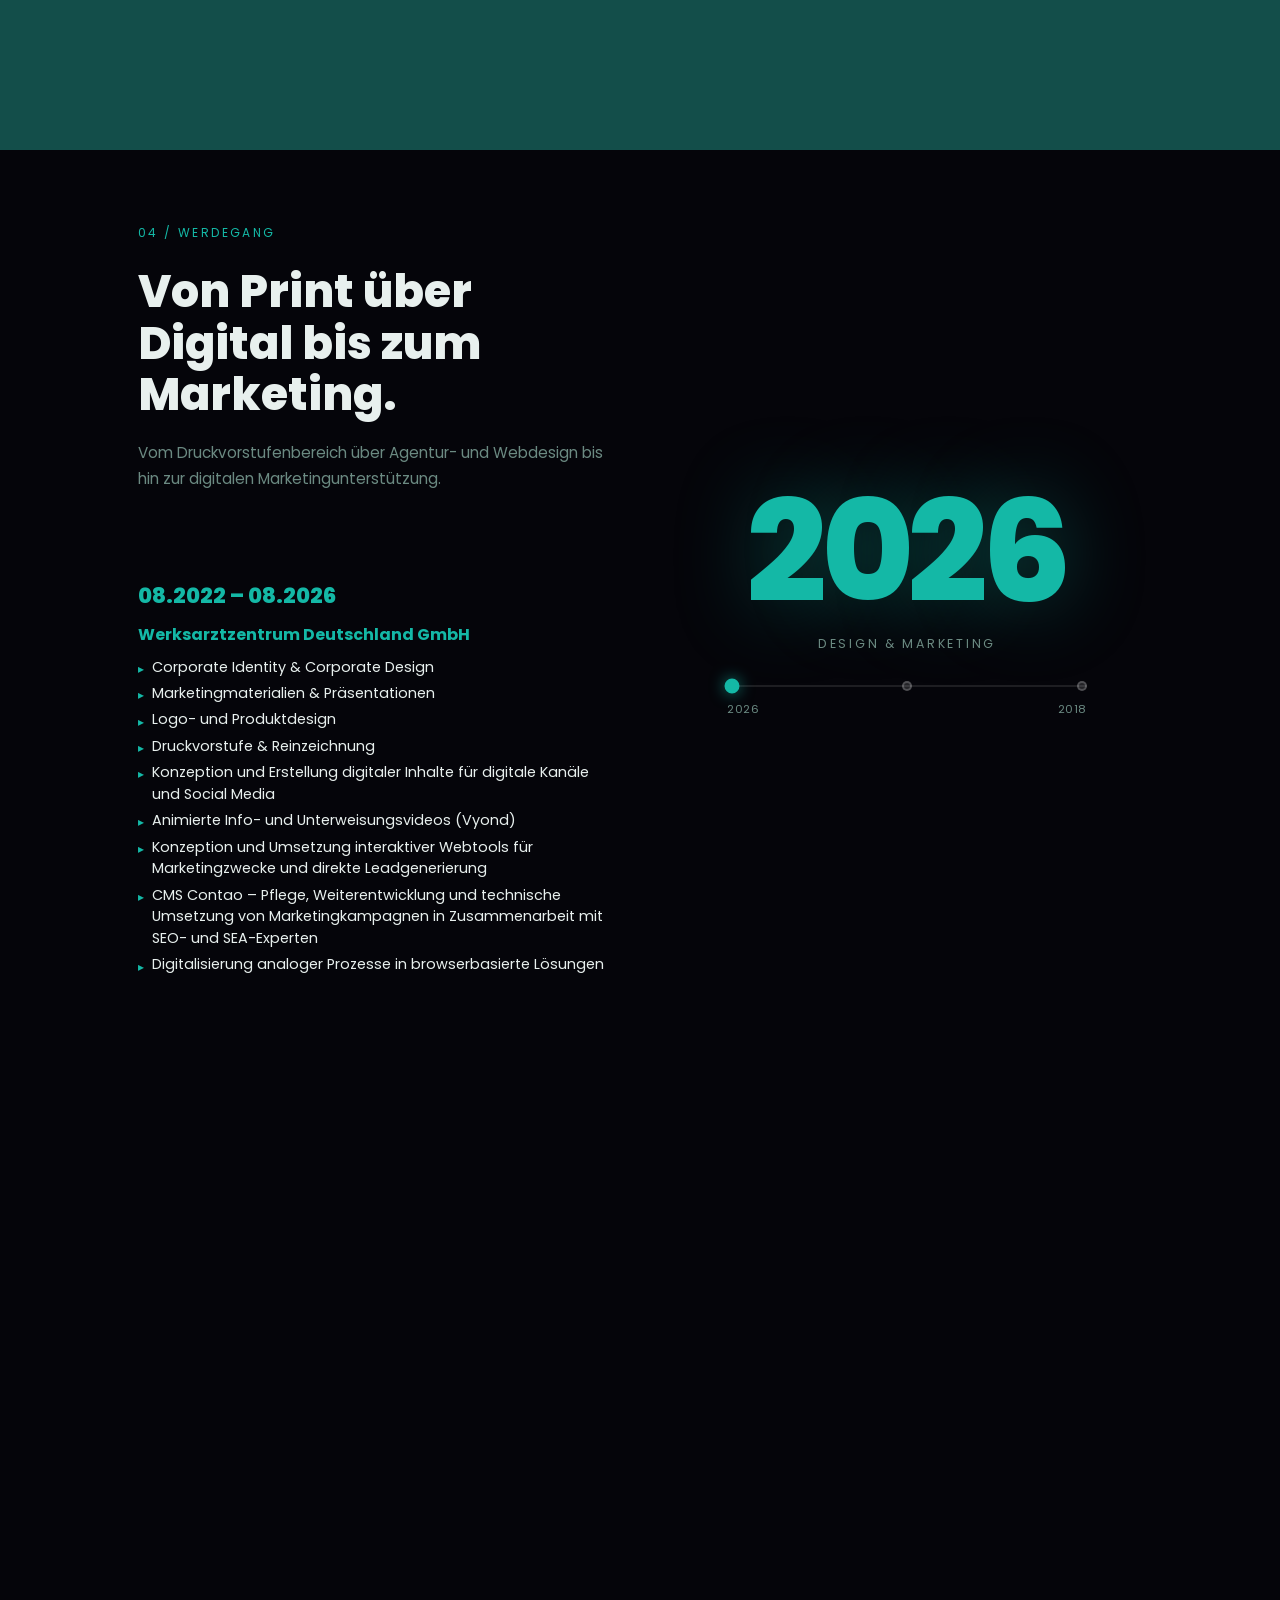
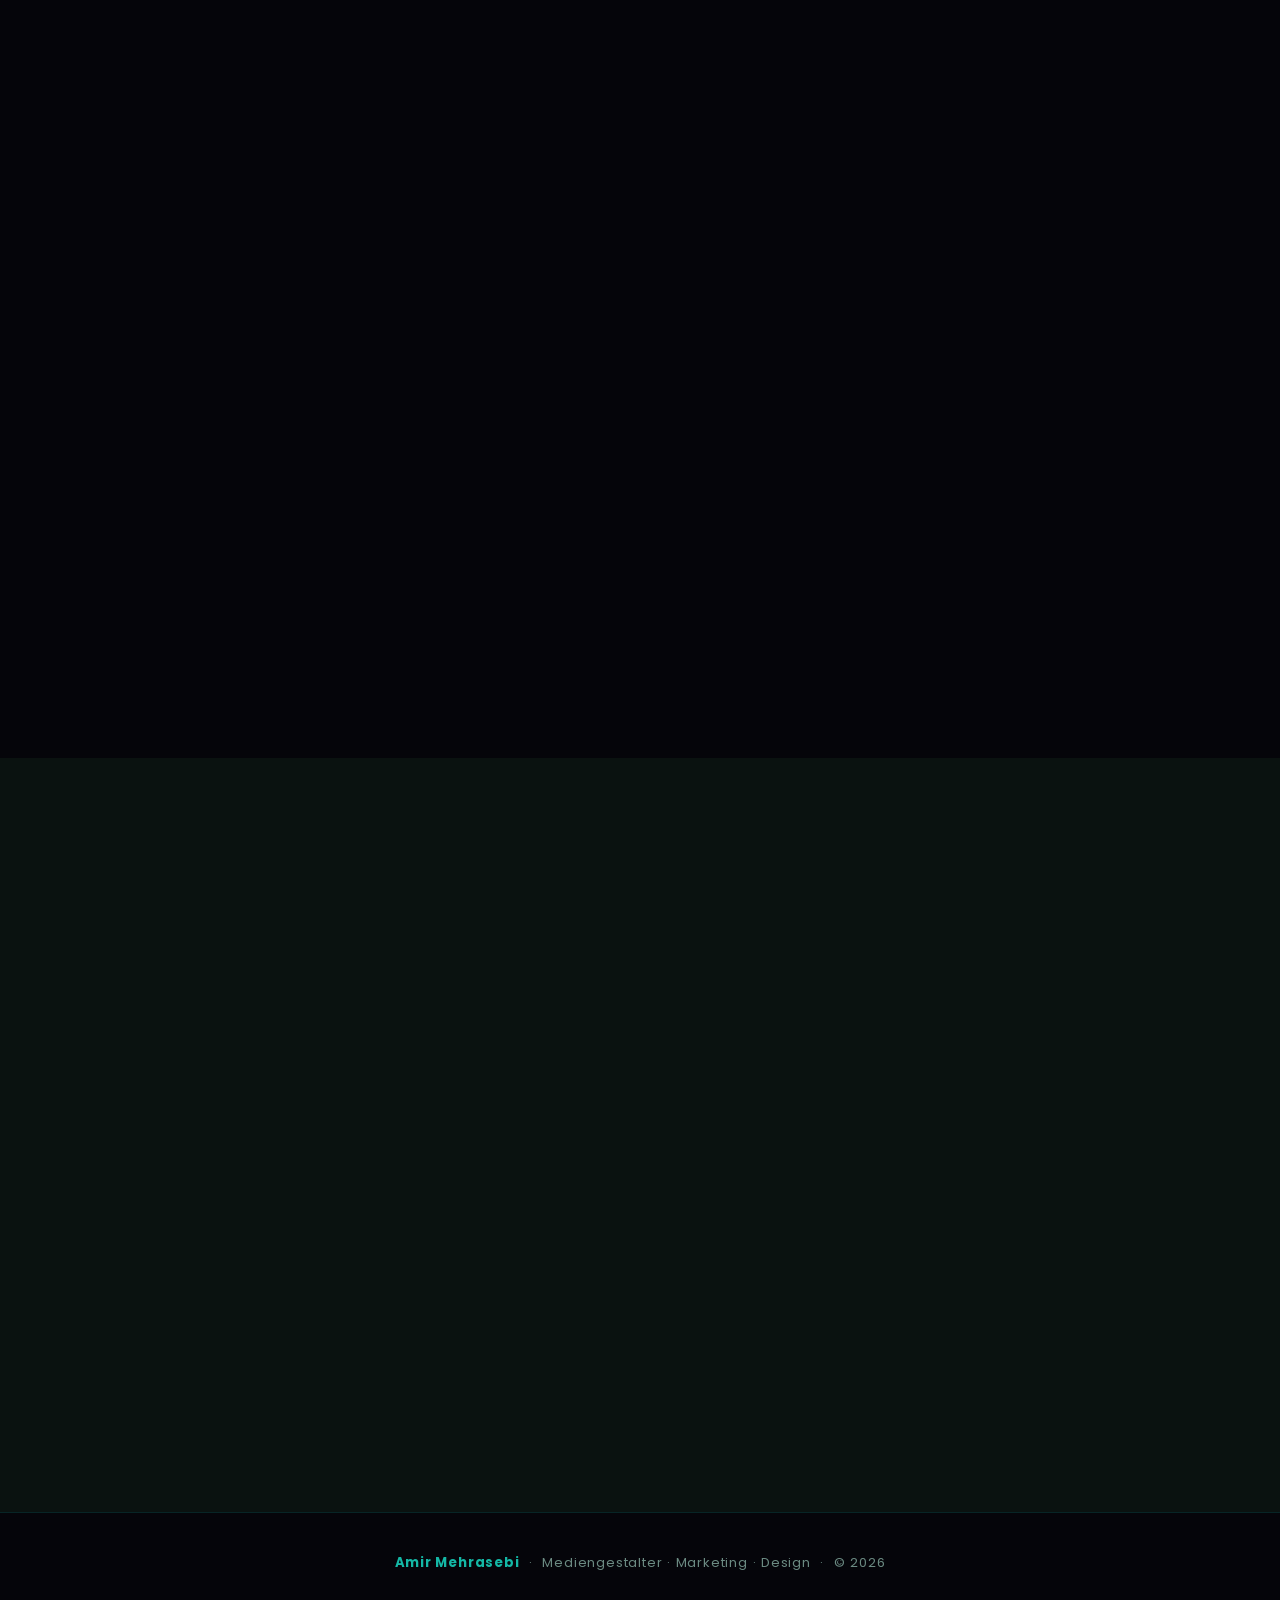
==== commit e7dfcfbd: "v07 Update index.html" ====
--- a/index.html
+++ b/index.html
@@ -349,7 +349,7 @@
           </div>
           <div class="card-body">
             <div class="card-tag">Web-Tool</div>
-            <div class="card-title">Vorsorge-Radar</div>
+            <div class="card-title">HTML, CSS, JS, RSCE Contao Template</div>
           </div>
         </div>
 
@@ -363,8 +363,8 @@
             />
           </div>
           <div class="card-body">
-            <div class="card-tag">Design</div>
-            <div class="card-title">Arbeitsprobe</div>
+            <div class="card-tag">Web-Tool</div>
+            <div class="card-title">HTML, CSS, JS, RSCE Contao Template</div>
           </div>
         </div>
 
@@ -379,7 +379,7 @@
           </div>
           <div class="card-body">
             <div class="card-tag">Web-Tool</div>
-            <div class="card-title">Einsatzrechner</div>
+            <div class="card-title">HTML, CSS, JS, RSCE Contao Template</div>
           </div>
         </div>
 
@@ -393,8 +393,8 @@
             />
           </div>
           <div class="card-body">
-            <div class="card-tag">Web</div>
-            <div class="card-title">Website Relaunch</div>
+            <div class="card-tag">Web-Tool</div>
+            <div class="card-title">HTML, CSS, JS, RSCE Contao Template</div>
           </div>
         </div>
 
@@ -408,8 +408,8 @@
             />
           </div>
           <div class="card-body">
-            <div class="card-tag">Design</div>
-            <div class="card-title">Arbeitsprobe 1</div>
+            <div class="card-tag">Print, Produktdesign</div>
+            <div class="card-title">InDesign, Illustrator, Photoshop</div>
           </div>
         </div>
 
@@ -423,8 +423,8 @@
             />
           </div>
           <div class="card-body">
-            <div class="card-tag">Design</div>
-            <div class="card-title">Arbeitsprobe 2</div>
+            <div class="card-tag">Digital und Print</div>
+            <div class="card-title">InDesign, Illustrator, Photoshop</div>
           </div>
         </div>
 
@@ -438,8 +438,8 @@
             />
           </div>
           <div class="card-body">
-            <div class="card-tag">Print</div>
-            <div class="card-title">Arbeitsprobe 3</div>
+            <div class="card-tag">Digital und Print</div>
+            <div class="card-title">InDesign, Illustrator, Photoshop</div>
           </div>
         </div>
 
@@ -453,8 +453,8 @@
             />
           </div>
           <div class="card-body">
-            <div class="card-tag">Print</div>
-            <div class="card-title">Arbeitsprobe 4</div>
+            <div class="card-tag">Digital und Print</div>
+            <div class="card-title">InDesign, Illustrator, Photoshop</div>
           </div>
         </div>
 
@@ -468,8 +468,8 @@
             />
           </div>
           <div class="card-body">
-            <div class="card-tag">Marketing</div>
-            <div class="card-title">Arbeitsprobe 5</div>
+            <div class="card-tag">Digital und Print</div>
+            <div class="card-title">InDesign, Illustrator, Photoshop</div>
           </div>
         </div>
 
@@ -483,8 +483,8 @@
             />
           </div>
           <div class="card-body">
-            <div class="card-tag">Marketing</div>
-            <div class="card-title">Arbeitsprobe 6</div>
+            <div class="card-tag">Outdoor</div>
+            <div class="card-title">InDesign, Illustrator, Photoshop</div>
           </div>
         </div>
 
@@ -498,8 +498,8 @@
             />
           </div>
           <div class="card-body">
-            <div class="card-tag">Social Media</div>
-            <div class="card-title">Arbeitsprobe 7</div>
+            <div class="card-tag">Social Media Ads</div>
+            <div class="card-title">InDesign, Illustrator, Photoshop</div>
           </div>
         </div>
 
@@ -513,8 +513,8 @@
             />
           </div>
           <div class="card-body">
-            <div class="card-tag">Social Media</div>
-            <div class="card-title">Arbeitsprobe 8</div>
+            <div class="card-tag">Corporate Design</div>
+            <div class="card-title">InDesign, Illustrator</div>
           </div>
         </div>
 
@@ -528,8 +528,8 @@
             />
           </div>
           <div class="card-body">
-            <div class="card-tag">Social Media</div>
-            <div class="card-title">Arbeitsprobe 9</div>
+            <div class="card-tag">Spezial Print inkl. Reinzeichnung</div>
+            <div class="card-title">InDesign, Illustrator, Photoshop</div>
           </div>
         </div>
 
@@ -543,8 +543,8 @@
             />
           </div>
           <div class="card-body">
-            <div class="card-tag">Design</div>
-            <div class="card-title">Arbeitsprobe 10</div>
+            <div class="card-tag">Marketing und Social Media</div>
+            <div class="card-title">InDesign, Illustrator, Photoshop</div>
           </div>
         </div>
 
@@ -558,8 +558,8 @@
             />
           </div>
           <div class="card-body">
-            <div class="card-tag">Design</div>
-            <div class="card-title">Arbeitsprobe 11</div>
+            <div class="card-tag">Marketing und Social Media</div>
+            <div class="card-title">InDesign, Illustrator, Photoshop</div>
           </div>
         </div>
 
@@ -577,8 +577,8 @@
             </div>
           </div>
           <div class="card-body">
-            <div class="card-tag">PDF · Mehrseiter</div>
-            <div class="card-title">Arbeitsprobe PDF 1</div>
+            <div class="card-tag">Social Media Infografiks</div>
+            <div class="card-title">InDesign, Illustrator, Photoshop</div>
           </div>
         </div>
 
@@ -596,8 +596,8 @@
             </div>
           </div>
           <div class="card-body">
-            <div class="card-tag">PDF · Mehrseiter</div>
-            <div class="card-title">Arbeitsprobe PDF 2</div>
+            <div class="card-tag">Social Media Infografiks</div>
+            <div class="card-title">InDesign, Illustrator, Photoshop</div>
           </div>
         </div>
       </div>
--- a/style.css
+++ b/style.css
@@ -40,15 +40,45 @@
   left: 0;
   right: 0;
   z-index: 100;
-  padding: 1rem 2.5rem 1rem;
+  padding: 1.4rem 0;
+  transition: background 0.4s;
+}
+.nav-inner {
+  max-width: 1100px;
+  margin: 0 auto;
+  padding: 0 3rem;
   display: flex;
   align-items: center;
   justify-content: space-between;
-  transition: background 0.4s;
+}
+.nav-brand {
+  text-decoration: none;
+  font-size: 0.95rem;
+  font-weight: 700;
+  color: var(--text);
+  letter-spacing: 0.02em;
+  flex-shrink: 0;
+}
+.nav-brand span {
+  color: var(--accent);
 }
 .nav.scrolled {
   background: rgba(5, 10, 9, 0.8);
   backdrop-filter: blur(20px);
+}
+.nav-progress {
+  position: absolute;
+  bottom: 0;
+  left: 0;
+  right: 0;
+  height: 2px;
+  background: transparent;
+}
+.nav-progress-fill {
+  height: 100%;
+  width: 0%;
+  background: var(--accent);
+  transition: width 0.05s linear;
 }
 
 /* left side: rotating text + button — eine Zeile */
@@ -157,6 +187,131 @@
   color: var(--text);
 }
 
+/* ── NAV ACTIONS (Search + Theme) ── */
+.nav-actions {
+  display: flex;
+  align-items: center;
+  gap: 0.5rem;
+  position: absolute;
+  right: 2.5rem;
+}
+.nav-icon-btn {
+  display: flex;
+  align-items: center;
+  justify-content: center;
+  width: 36px;
+  height: 36px;
+  border-radius: 50%;
+  border: 1px solid var(--glass-border);
+  background: var(--glass);
+  color: var(--muted);
+  cursor: pointer;
+  transition: color 0.2s, border-color 0.2s;
+}
+.nav-icon-btn:hover {
+  color: var(--text);
+  border-color: var(--accent);
+}
+.tb-icon-sun { display: none; }
+[data-theme="light"] .tb-icon-moon { display: none; }
+[data-theme="light"] .tb-icon-sun { display: block; }
+
+/* ── SEARCH OVERLAY ── */
+.toolbar.right ~ .search-overlay,
+.toolbar.right ~ nav .search-overlay {
+  left: auto;
+  right: 52px;
+}
+.search-overlay {
+  display: none;
+  position: fixed;
+  top: 50%;
+  left: 52px;
+  transform: translateY(-50%);
+  width: 340px;
+  max-width: 80vw;
+  z-index: 501;
+}
+.search-overlay.open {
+  display: block;
+}
+.search-box {
+  background: rgba(5, 10, 9, 0.96);
+  backdrop-filter: blur(20px);
+  border: 1px solid var(--glass-border);
+  border-radius: 12px;
+  overflow: hidden;
+}
+.search-box input {
+  width: 100%;
+  padding: 1rem 1.2rem;
+  background: transparent;
+  border: none;
+  outline: none;
+  color: var(--text);
+  font-family: var(--font);
+  font-size: 0.95rem;
+}
+.search-box input::placeholder {
+  color: var(--muted);
+}
+.search-results {
+  border-top: 1px solid var(--glass-border);
+}
+.search-results:empty {
+  border-top: none;
+}
+.search-result-item {
+  display: block;
+  padding: 0.8rem 1.2rem;
+  color: var(--text);
+  text-decoration: none;
+  font-size: 0.88rem;
+  cursor: pointer;
+  transition: background 0.15s;
+}
+.search-result-item:hover {
+  background: rgba(20, 184, 166, 0.1);
+}
+.search-result-item .sr-tag {
+  font-size: 0.7rem;
+  color: var(--accent);
+  text-transform: uppercase;
+  letter-spacing: 0.1em;
+}
+
+/* ── LIGHT MODE ── */
+[data-theme="light"] {
+  --bg: #f5f5f0;
+  --bg2: #eaeae5;
+  --text: #1a1a1a;
+  --muted: #5a6a64;
+  --glass: rgba(20, 184, 166, 0.08);
+  --glass-border: rgba(20, 184, 166, 0.25);
+}
+[data-theme="light"] .nav.scrolled {
+  background: rgba(245, 245, 240, 0.8);
+  box-shadow: 0 8px 32px rgba(0, 0, 0, 0.1);
+}
+[data-theme="light"] .search-box {
+  background: rgba(245, 245, 240, 0.96);
+}
+[data-theme="light"] .hero-bg {
+  background:
+    radial-gradient(ellipse 70% 60% at 60% 40%, rgba(20, 184, 166, 0.1) 0%, transparent 60%),
+    radial-gradient(ellipse 50% 50% at 20% 80%, rgba(212, 160, 23, 0.05) 0%, transparent 50%),
+    #f5f5f0;
+}
+[data-theme="light"] .card-img {
+  background: linear-gradient(135deg, #e8e8e3, #deded9);
+}
+[data-theme="light"] .float-card {
+  background: rgba(20, 184, 166, 0.08);
+}
+[data-theme="light"] .float-card img {
+  filter: grayscale(60%);
+}
+
 /* ── HAMBURGER BUTTON ── */
 .burger {
   display: none;
@@ -192,8 +347,14 @@
     display: none;
   }
   .nav {
-    justify-content: flex-end;
+    justify-content: space-between;
     padding: 1rem 1.5rem;
+    gap: 0.8rem;
+  }
+  .nav-brand {
+    position: static;
+    font-size: 0.85rem;
+    right: auto;
   }
   .burger {
     display: flex;
@@ -249,13 +410,14 @@
   transform: scale(1.4);
   will-change: transform;
 }
-.hero-bg-grid {
+.hero-dots {
   position: absolute;
   inset: 0;
-  background-image:
-    linear-gradient(rgba(20, 184, 166, 0.04) 1px, transparent 1px),
-    linear-gradient(90deg, rgba(20, 184, 166, 0.04) 1px, transparent 1px);
-  background-size: 60px 60px;
+  width: 100%;
+  height: 100%;
+  z-index: 1;
+  pointer-events: none;
+  opacity: 0.12;
 }
 .hero-inner {
   position: relative;
@@ -594,6 +756,57 @@
 /* ── HORIZONTAL SCROLL ── */
 .horizontal-wrap {
   overflow: hidden;
+  position: relative;
+}
+.h-scroll-hint {
+  position: absolute;
+  right: 6rem;
+  top: 50%;
+  transform: translateY(-50%);
+  z-index: 10;
+  pointer-events: none;
+  transition: opacity 0.4s, transform 0.4s;
+}
+.h-hint-arrow {
+  display: flex;
+  align-items: center;
+  justify-content: center;
+  width: 52px;
+  height: 52px;
+  border-radius: 50%;
+  background: rgba(255, 255, 255, 0.1);
+  border: 2px solid #fff;
+  color: #fff;
+  font-size: 1.8rem;
+  font-weight: 900;
+  animation: hintPulse 2s ease-in-out infinite;
+  transition: transform 0.4s;
+}
+.h-scroll-hint.down {
+  transform: translateY(-50%);
+}
+.h-scroll-hint.down .h-hint-arrow {
+  animation: hintPulseDown 2s ease-in-out infinite;
+}
+@keyframes hintPulse {
+  0%, 100% {
+    transform: translateX(0);
+    opacity: 1;
+  }
+  50% {
+    transform: translateX(8px);
+    opacity: 0.5;
+  }
+}
+@keyframes hintPulseDown {
+  0%, 100% {
+    transform: translateY(0);
+    opacity: 1;
+  }
+  50% {
+    transform: translateY(8px);
+    opacity: 0.5;
+  }
 }
 .horizontal-track {
   display: flex;
@@ -975,6 +1188,9 @@
   }
 
   /* 5 — KOMPETENZEN — vertikaler Scroll statt horizontal */
+  .h-scroll-hint {
+    display: none;
+  }
   .horizontal-wrap {
     overflow: visible;
     height: auto !important;
@@ -992,28 +1208,48 @@
     padding: 3rem 1.5rem;
   }
 
-  /* 6 — WERDEGANG — Desktop-Animation verstecken, Mobile-Steps zeigen */
+  /* 6 — WERDEGANG — alles sichtbar, Dots klickbar */
   .imgseq-outer {
     height: auto;
   }
   .imgseq-sticky {
     position: relative;
     height: auto;
-    display: block;
-  }
-  .imgseq-visual,
-  .imgseq-orbit {
-    display: none;
   }
   .imgseq-content {
-    display: block;
-    padding: 3rem 1.5rem 1rem;
-  }
-  .werdegang-mobile {
     display: flex;
     flex-direction: column;
-    gap: 2.5rem;
-    padding: 0 1.5rem 3rem;
+    gap: 2rem;
+    padding: 3rem 1.5rem;
+  }
+  .imgseq-visual {
+    align-items: center;
+    padding: 2.5rem 0;
+  }
+  .tl-big-year {
+    font-size: clamp(4rem, 18vw, 5.5rem);
+  }
+  .tl-progress-wrap {
+    max-width: 100%;
+  }
+  .tl-dot {
+    width: 20px;
+    height: 20px;
+    border: 2px solid var(--accent);
+    cursor: pointer;
+    position: relative;
+  }
+  .tl-dot::after {
+    content: "";
+    position: absolute;
+    inset: -8px;
+  }
+  .tl-dot.current {
+    transform: scale(1.3);
+    box-shadow: 0 0 14px rgba(20, 184, 166, 0.8);
+  }
+  .orbit-period-desc {
+    font-size: 0.82rem;
   }
 
   /* 7 — PORTFOLIO */
@@ -1032,45 +1268,9 @@
   }
 }
 
-/* ── WERDEGANG MOBILE STEPS ── */
+/* ── WERDEGANG MOBILE (unused, kept for reference) ── */
 .werdegang-mobile {
   display: none;
-}
-.wg-mobile-step {
-  border-left: 2px solid var(--accent);
-  padding-left: 1.5rem;
-}
-.wg-mobile-year {
-  font-size: clamp(2.5rem, 10vw, 3.5rem);
-  font-weight: 800;
-  color: var(--accent);
-  line-height: 1;
-  letter-spacing: -0.03em;
-}
-.wg-mobile-period {
-  font-size: 0.82rem;
-  color: var(--muted);
-  margin-top: 0.3rem;
-}
-.wg-mobile-label {
-  font-size: 0.72rem;
-  letter-spacing: 0.18em;
-  text-transform: uppercase;
-  color: var(--muted);
-  margin-top: 0.5rem;
-}
-.wg-mobile-title {
-  color: var(--accent);
-  font-size: 1rem;
-  font-weight: 700;
-  margin-top: 0.4rem;
-  margin-bottom: 0.6rem;
-}
-.wg-mobile-desc {
-  display: flex;
-  flex-direction: column;
-  gap: 0.3rem;
-  font-size: 0.85rem;
 }
 
 /* ── GENERAL SECTION ── */
@@ -1341,6 +1541,37 @@
   }
 }
 
+/* ── SCROLL TO TOP ── */
+.scroll-top {
+  position: fixed;
+  bottom: 2rem;
+  right: 2rem;
+  z-index: 500;
+  width: 44px;
+  height: 44px;
+  border-radius: 50%;
+  border: 1px solid var(--glass-border);
+  background: var(--glass);
+  backdrop-filter: blur(10px);
+  color: var(--accent);
+  cursor: pointer;
+  display: flex;
+  align-items: center;
+  justify-content: center;
+  opacity: 0;
+  pointer-events: none;
+  transform: translateY(10px);
+  transition: opacity 0.3s, transform 0.3s, border-color 0.2s;
+}
+.scroll-top.visible {
+  opacity: 1;
+  pointer-events: auto;
+  transform: translateY(0);
+}
+.scroll-top:hover {
+  border-color: var(--accent);
+}
+
 /* ── REVEAL ── */
 .reveal {
   opacity: 0;
@@ -1353,3 +1584,310 @@
   opacity: 1;
   transform: none;
 }
+
+/* ── TOOLBAR ── */
+.toolbar {
+  position: fixed;
+  left: 0;
+  top: 50%;
+  transform: translateY(-50%);
+  z-index: 500;
+  display: flex;
+  flex-direction: column;
+  align-items: center;
+  gap: 2px;
+  padding: 6px;
+  background: #1e1e1e;
+  border-right: 1px solid #333;
+  border-radius: 0 8px 8px 0;
+  box-shadow: 2px 0 12px rgba(0,0,0,0.4);
+  transition: left 0.3s, right 0.3s, border-radius 0.3s, box-shadow 0.3s;
+}
+.toolbar.right {
+  left: auto;
+  right: 0;
+  border-right: none;
+  border-left: 1px solid #333;
+  border-radius: 8px 0 0 8px;
+  box-shadow: -2px 0 12px rgba(0,0,0,0.4);
+}
+.toolbar.dragging {
+  transition: none;
+  opacity: 0.7;
+  cursor: grabbing;
+}
+.tb-drag {
+  display: flex;
+  flex-direction: column;
+  align-items: center;
+  gap: 3px;
+  padding: 6px 8px;
+  cursor: grab;
+}
+.tb-drag span {
+  display: block;
+  width: 14px;
+  height: 2px;
+  background: #555;
+  border-radius: 1px;
+}
+.tb-btn {
+  display: flex;
+  align-items: center;
+  justify-content: center;
+  width: 34px;
+  height: 34px;
+  border: none;
+  border-radius: 4px;
+  background: transparent;
+  color: #999;
+  cursor: pointer;
+  transition: background 0.15s, color 0.15s;
+  position: relative;
+}
+.tb-btn:hover {
+  background: #333;
+  color: #fff;
+}
+.tb-btn.active {
+  background: rgba(20, 184, 166, 0.2);
+  color: var(--accent);
+}
+.tb-divider {
+  width: 24px;
+  height: 1px;
+  background: #333;
+  margin: 3px 0;
+}
+.tb-color-dot {
+  width: 16px;
+  height: 16px;
+  border-radius: 50%;
+  background: #14b8a6;
+  border: 2px solid #666;
+  display: block;
+}
+.toolbar.right .tb-color-picker,
+.toolbar.right .tb-size-picker {
+  left: auto;
+  right: 44px;
+}
+.tb-color-picker {
+  display: none;
+  position: absolute;
+  left: 44px;
+  background: #1e1e1e;
+  border: 1px solid #333;
+  border-radius: 6px;
+  padding: 6px;
+  gap: 4px;
+  flex-direction: row;
+  box-shadow: 4px 2px 12px rgba(0,0,0,0.5);
+  z-index: 501;
+}
+.tb-color-picker.open {
+  display: flex;
+}
+.tb-cp-swatch {
+  width: 20px;
+  height: 20px;
+  border-radius: 50%;
+  cursor: pointer;
+  border: 2px solid transparent;
+  transition: border-color 0.15s, transform 0.15s;
+}
+.tb-cp-swatch:hover {
+  transform: scale(1.2);
+}
+.tb-cp-swatch.selected {
+  border-color: #fff;
+}
+.tb-size-preview {
+  width: 8px;
+  height: 8px;
+  border-radius: 50%;
+  background: #ccc;
+  display: block;
+  transition: width 0.15s, height 0.15s;
+}
+.tb-size-picker {
+  display: none;
+  position: absolute;
+  left: 44px;
+  background: #1e1e1e;
+  border: 1px solid #333;
+  border-radius: 6px;
+  padding: 8px 12px;
+  align-items: center;
+  gap: 8px;
+  box-shadow: 4px 2px 12px rgba(0,0,0,0.5);
+  z-index: 501;
+  white-space: nowrap;
+}
+.tb-size-picker.open {
+  display: flex;
+}
+.tb-range {
+  width: 90px;
+  accent-color: var(--accent);
+  cursor: pointer;
+}
+.tb-size-val {
+  color: #ccc;
+  font-size: 0.72rem;
+  min-width: 28px;
+  font-family: monospace;
+}
+
+/* ── DRAW CANVAS ── */
+#drawCanvas {
+  position: fixed;
+  inset: 0;
+  z-index: 499;
+  pointer-events: none;
+}
+#drawCanvas.drawing {
+  pointer-events: auto;
+  cursor: crosshair;
+}
+#drawCanvas.erasing {
+  pointer-events: auto;
+  cursor: cell;
+}
+#drawCanvas.texting {
+  pointer-events: auto;
+  cursor: text;
+}
+#drawCanvas.recting {
+  pointer-events: auto;
+  cursor: crosshair;
+}
+
+/* ── TERMINAL ── */
+.terminal-overlay {
+  display: none;
+  position: fixed;
+  inset: 0;
+  z-index: 8000;
+  background: rgba(0,0,0,0.5);
+  backdrop-filter: blur(6px);
+  align-items: center;
+  justify-content: center;
+}
+.terminal-overlay.open {
+  display: flex;
+}
+.terminal-window {
+  width: 560px;
+  max-width: 92vw;
+  max-height: 70vh;
+  background: #0d0d0d;
+  border: 1px solid #333;
+  border-radius: 10px;
+  overflow: hidden;
+  box-shadow: 0 20px 60px rgba(0,0,0,0.6);
+  display: flex;
+  flex-direction: column;
+}
+.terminal-bar {
+  display: flex;
+  align-items: center;
+  padding: 10px 14px;
+  background: #1a1a1a;
+  border-bottom: 1px solid #2a2a2a;
+  gap: 10px;
+}
+.terminal-dots {
+  display: flex;
+  gap: 6px;
+}
+.terminal-dots i {
+  width: 12px;
+  height: 12px;
+  border-radius: 50%;
+  display: block;
+}
+.terminal-dots i:nth-child(1) { background: #ff5f57; }
+.terminal-dots i:nth-child(2) { background: #ffbd2e; }
+.terminal-dots i:nth-child(3) { background: #28c840; }
+.terminal-title {
+  flex: 1;
+  text-align: center;
+  color: #666;
+  font-size: 0.78rem;
+  font-family: "Courier New", monospace;
+}
+.terminal-close {
+  background: none;
+  border: none;
+  color: #666;
+  font-size: 1rem;
+  cursor: pointer;
+  transition: color 0.2s;
+}
+.terminal-close:hover { color: #fff; }
+.terminal-body {
+  flex: 1;
+  padding: 14px;
+  overflow-y: auto;
+  font-family: "Courier New", monospace;
+  font-size: 0.85rem;
+  color: #ccc;
+  line-height: 1.6;
+  max-height: 50vh;
+}
+.terminal-line { margin-bottom: 4px; }
+.terminal-input-wrap {
+  display: flex;
+  align-items: center;
+  padding: 10px 14px;
+  border-top: 1px solid #2a2a2a;
+  background: #111;
+  gap: 8px;
+}
+.terminal-prompt {
+  color: var(--accent);
+  font-family: "Courier New", monospace;
+  font-weight: 700;
+  font-size: 0.9rem;
+}
+.terminal-input {
+  flex: 1;
+  background: transparent;
+  border: none;
+  outline: none;
+  color: #fff;
+  font-family: "Courier New", monospace;
+  font-size: 0.85rem;
+}
+
+@media (max-width: 500px) {
+  .toolbar {
+    top: auto;
+    bottom: 0;
+    left: 0;
+    right: 0;
+    transform: none;
+    flex-direction: row;
+    justify-content: center;
+    border-radius: 8px 8px 0 0;
+    border-right: none;
+    border-top: 1px solid #333;
+    box-shadow: 0 -2px 12px rgba(0,0,0,0.4);
+    overflow-x: auto;
+  }
+  .tb-divider {
+    width: 1px;
+    height: 24px;
+    margin: 0 3px;
+  }
+  .tb-color-picker {
+    left: auto;
+    bottom: 44px;
+    flex-direction: row;
+  }
+  .tb-size-picker {
+    left: auto;
+    bottom: 44px;
+  }
+}
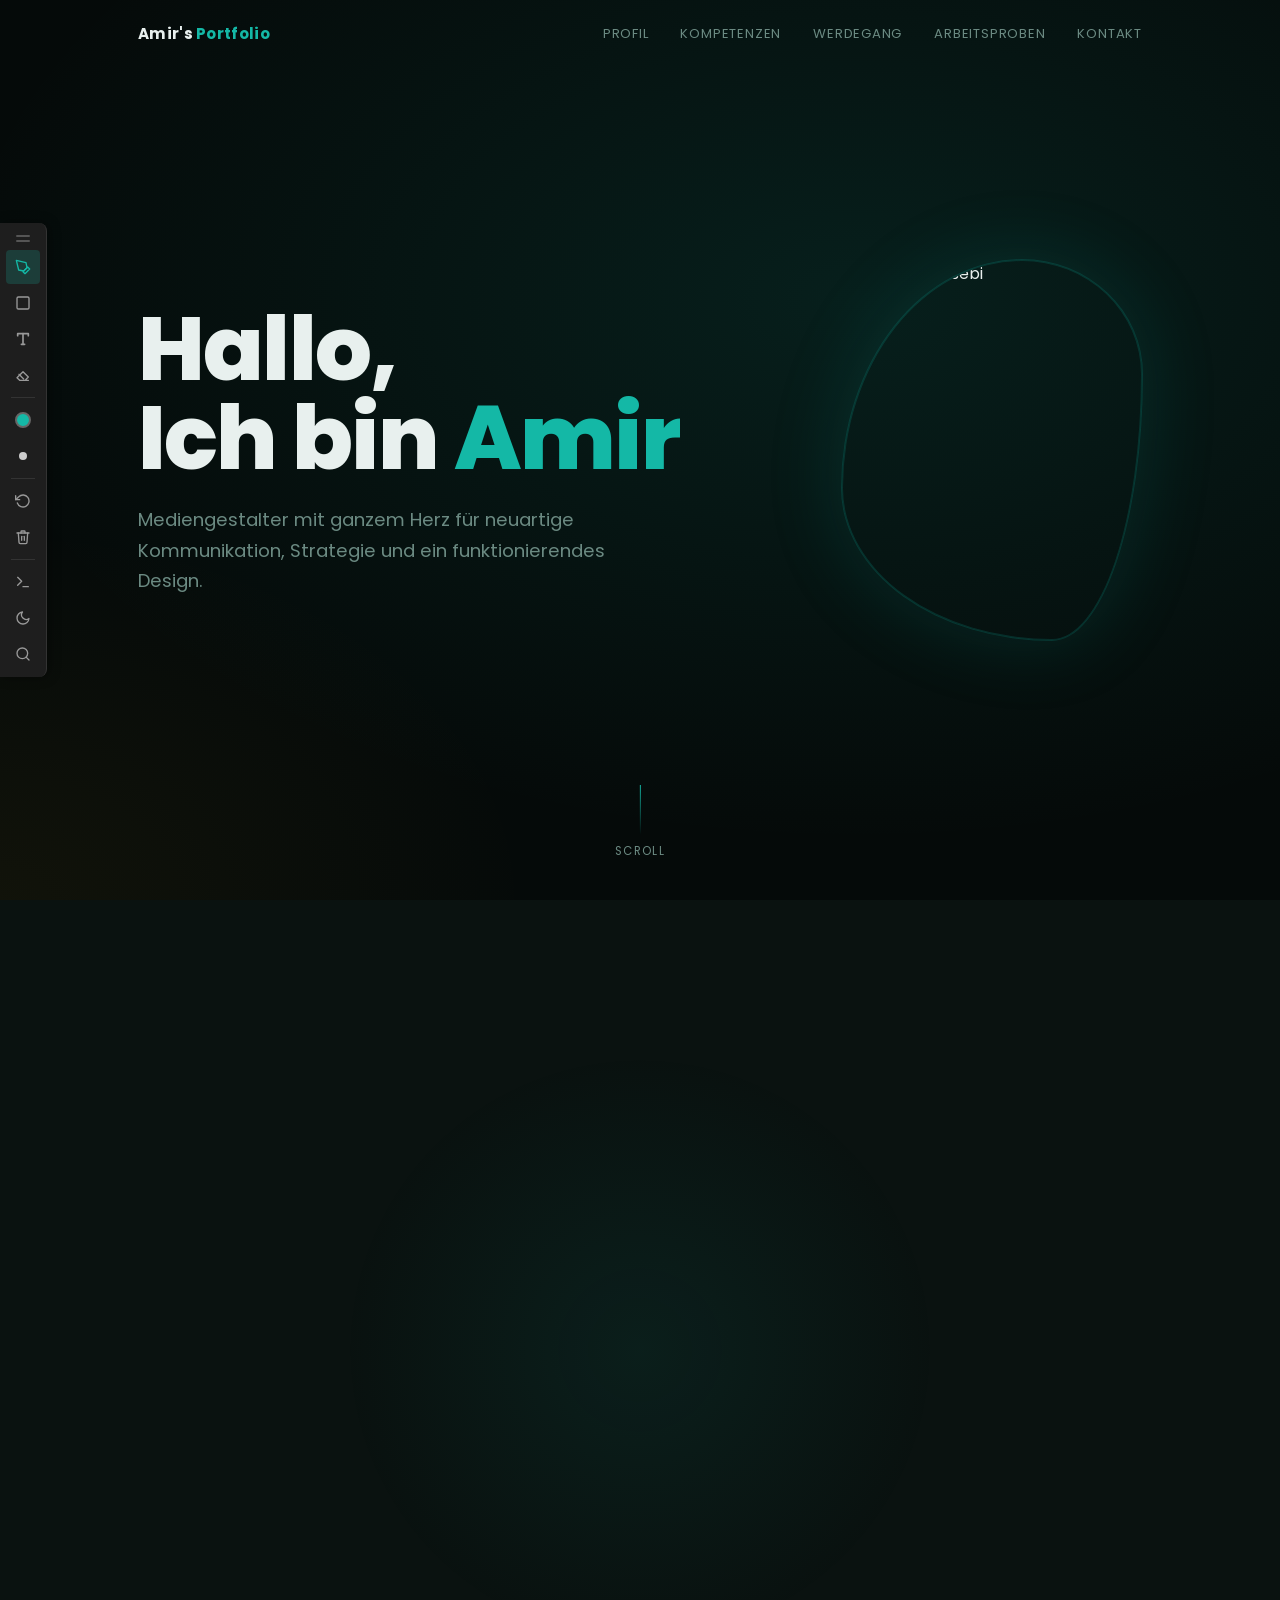
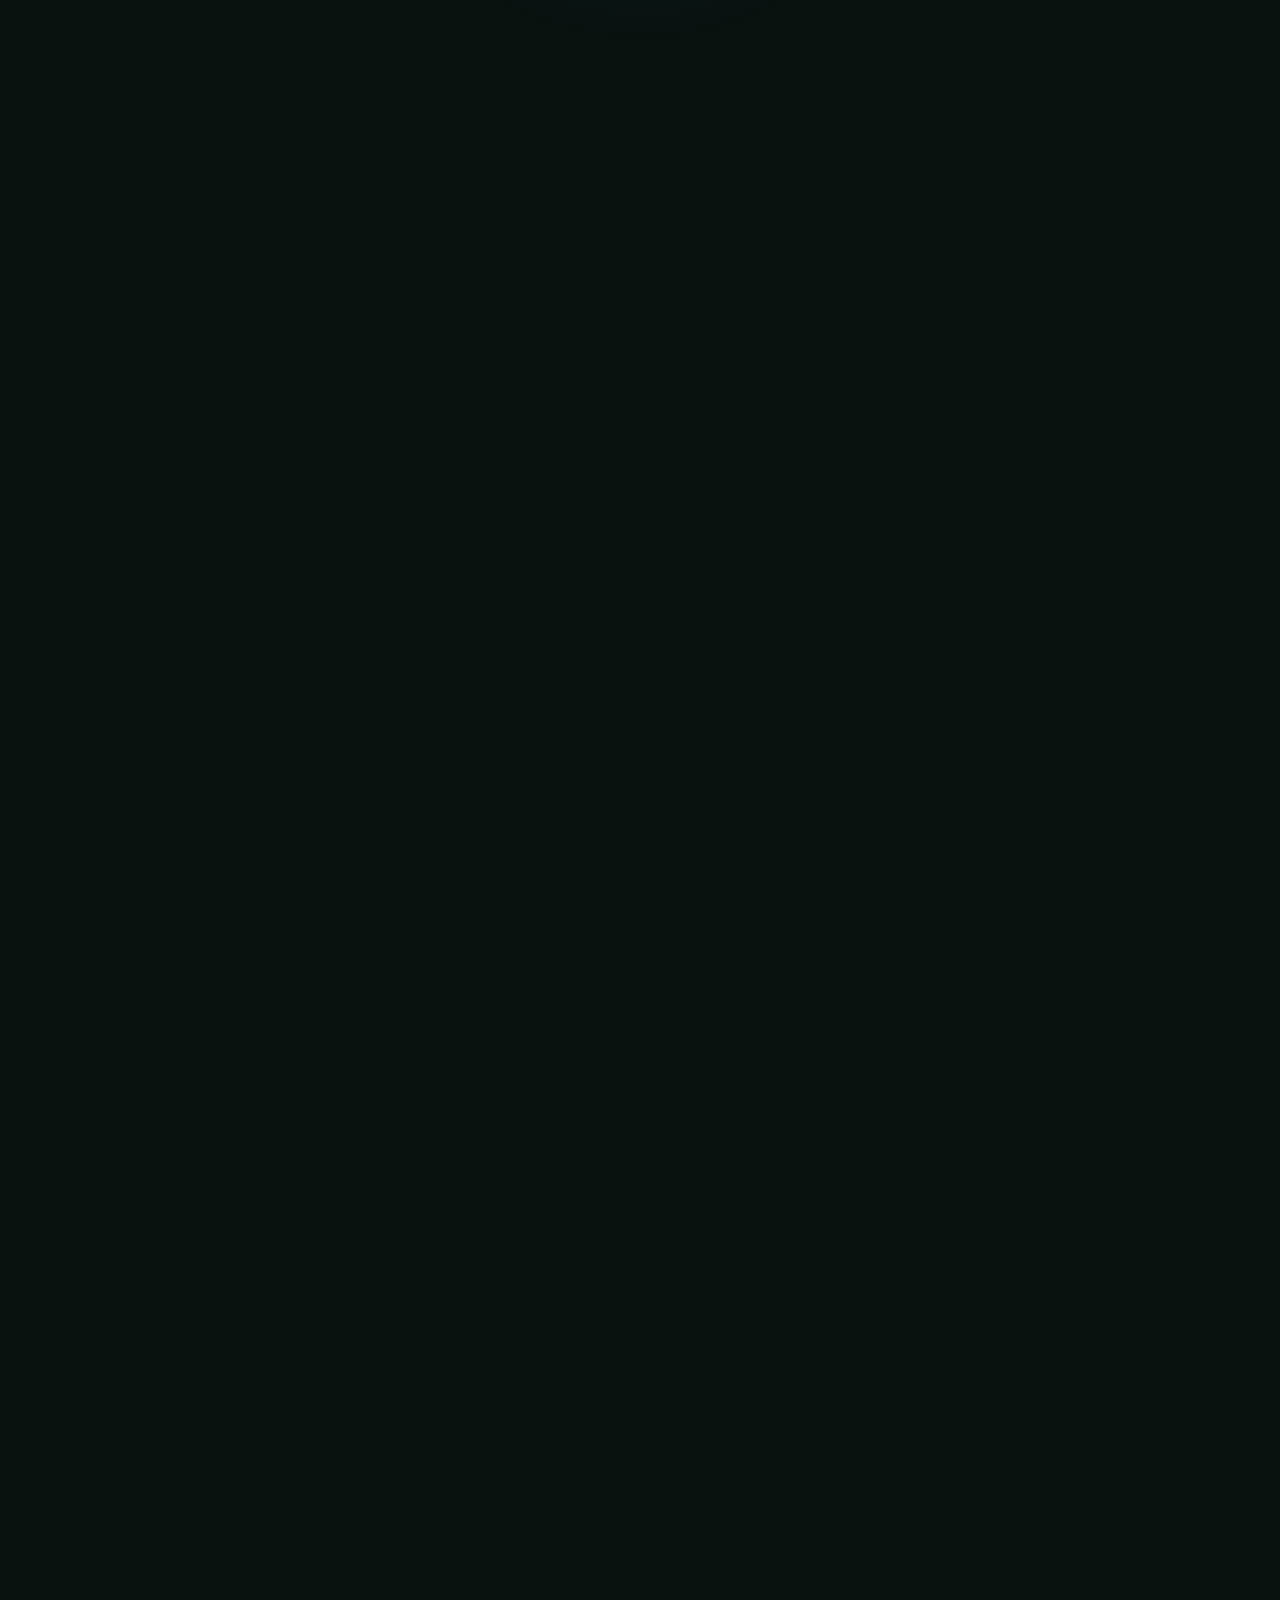
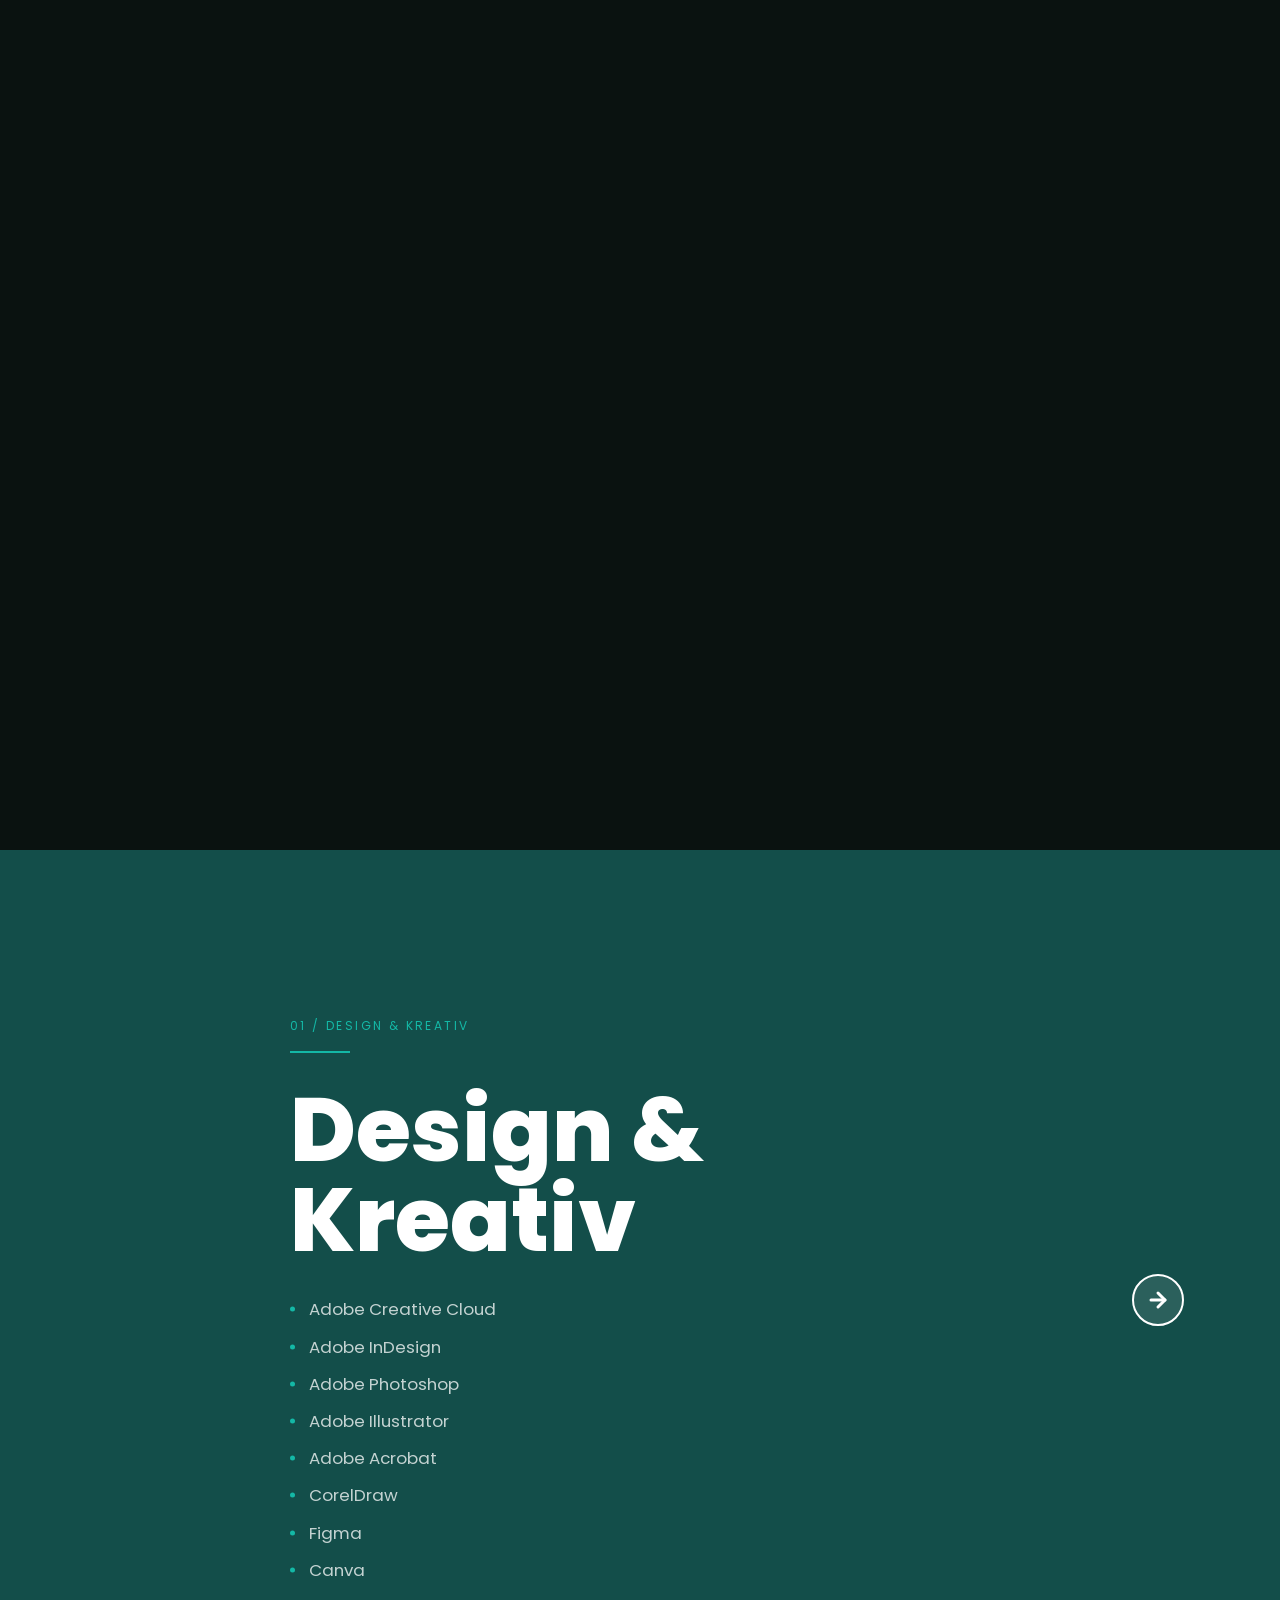
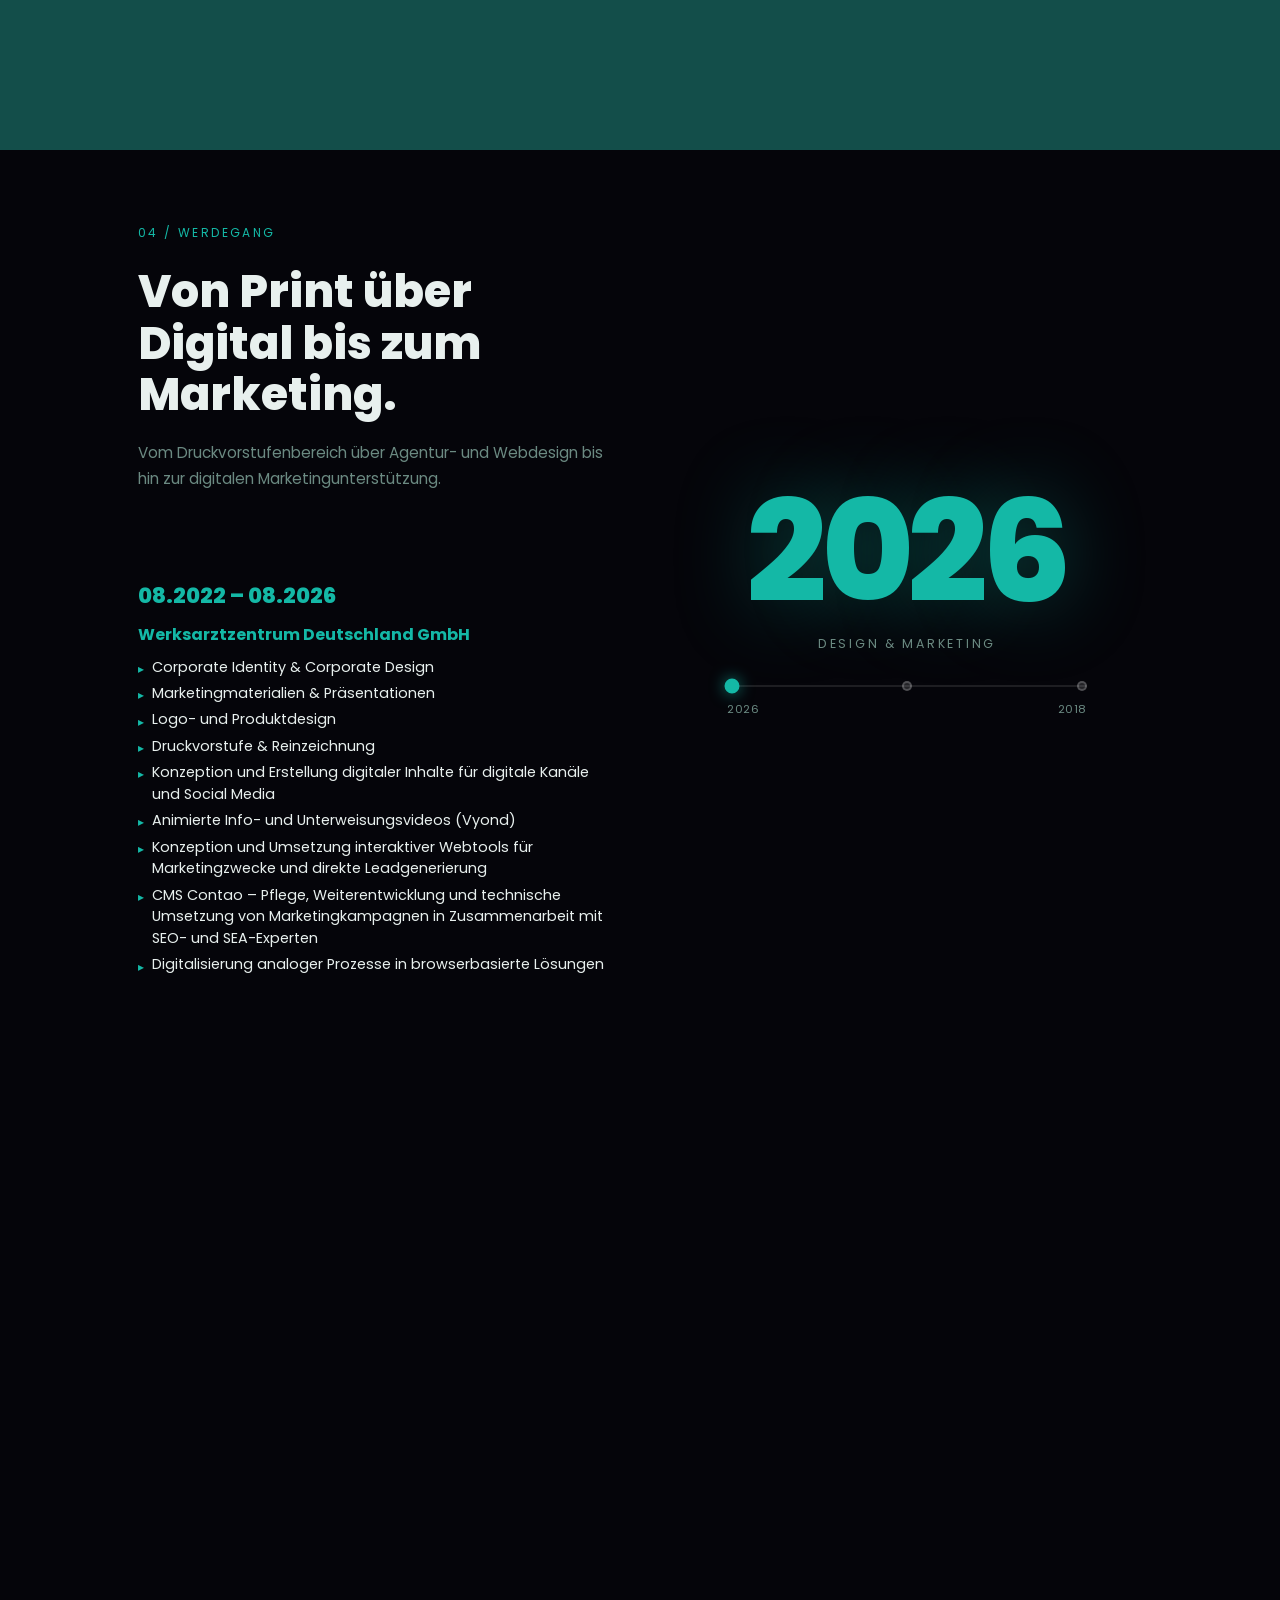
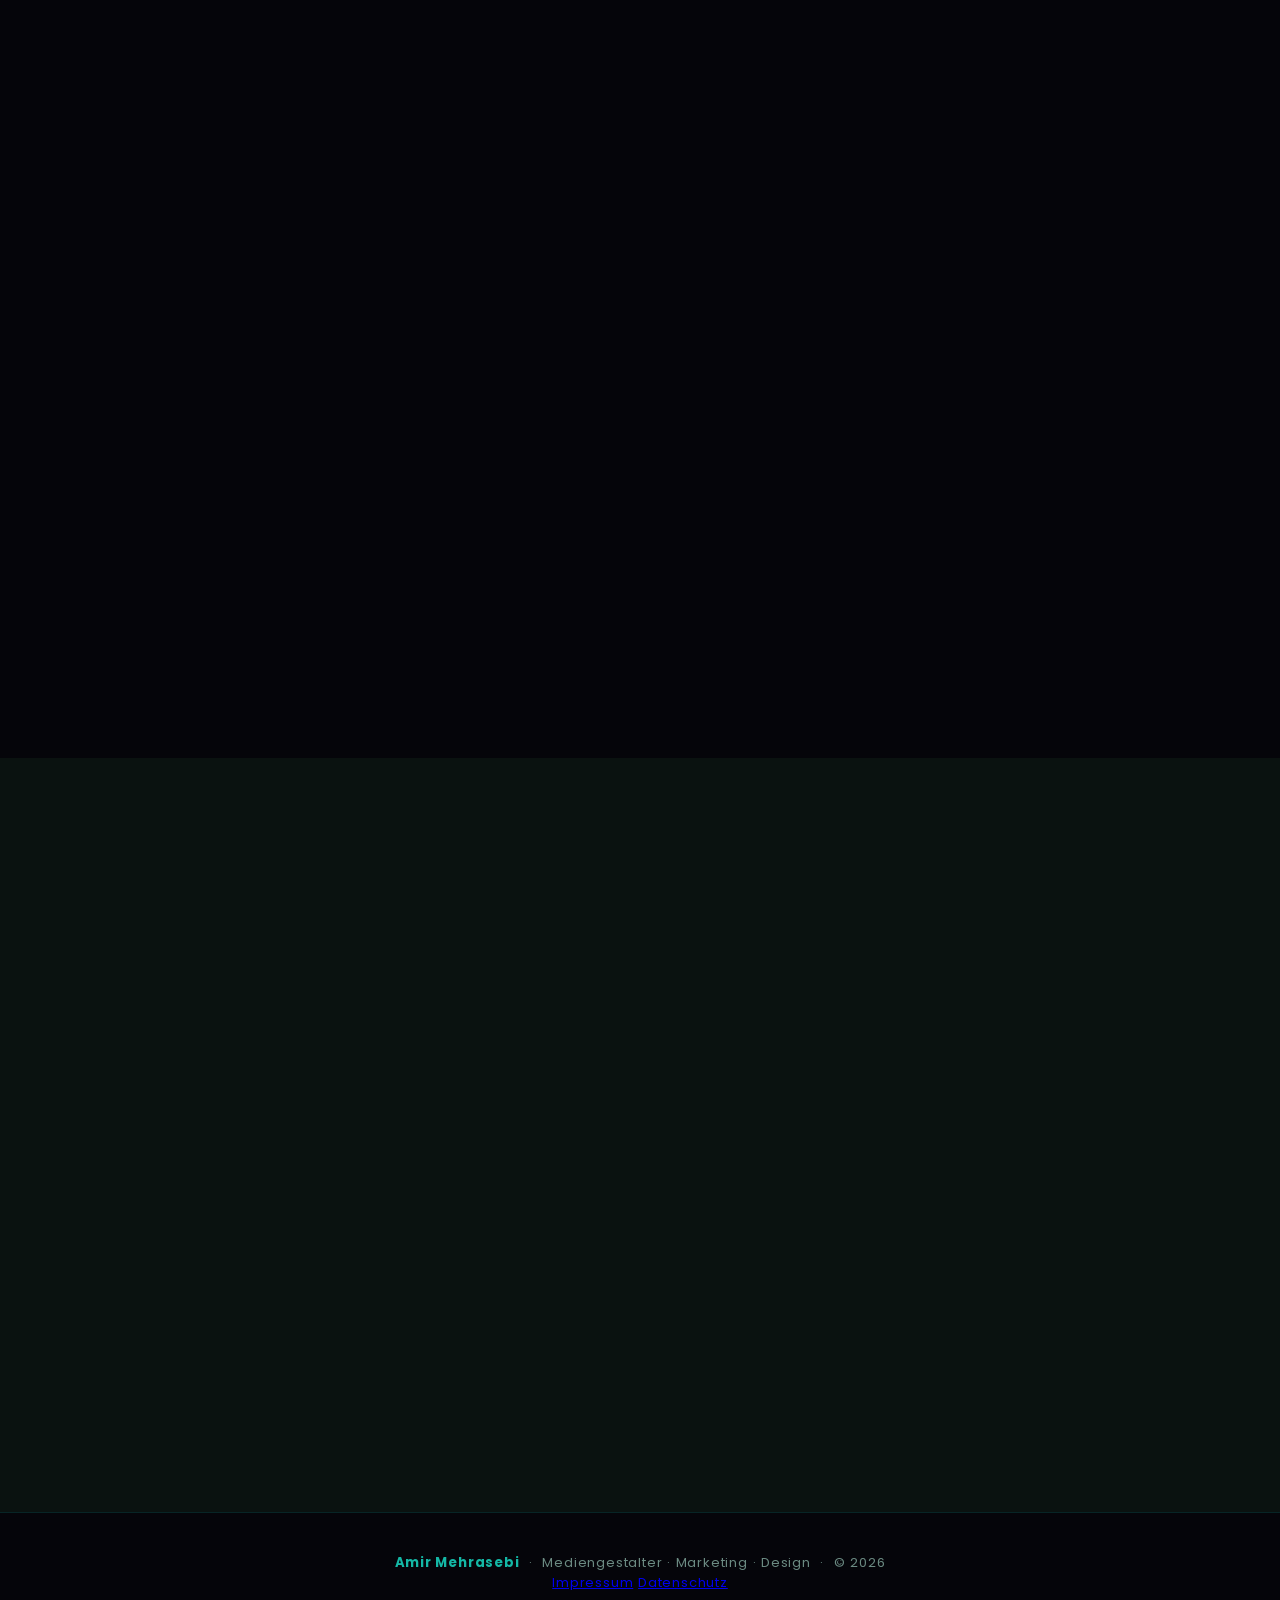
==== commit 1aab1d22: "v10 Update index.html" ====
--- a/index.html
+++ b/index.html
@@ -647,6 +647,10 @@
     <footer>
       <strong>Amir Mehrasebi</strong> &nbsp;·&nbsp; Mediengestalter · Marketing
       · Design &nbsp;·&nbsp; © 2026
+      <div class="footer-links">
+        <a href="impressum.html">Impressum</a>
+        <a href="datenschutz.html">Datenschutz</a>
+      </div>
     </footer>
 
     <!-- SCROLL TO TOP -->
--- a/style.css
+++ b/style.css
@@ -702,10 +702,9 @@
 }
 .img-modal-panel {
   position: relative;
-  max-width: 420px;
-  width: 90vw;
-  max-height: 68vh;
-  border-radius: 20px;
+  max-width: 92vw;
+  max-height: 92vh;
+  border-radius: 16px;
   overflow: hidden;
   box-shadow:
     0 30px 80px rgba(0, 0, 0, 0.7),
@@ -717,11 +716,11 @@
   transform: scale(1) translateY(0);
 }
 .img-modal-panel img {
-  width: 100%;
-  height: 100%;
-  max-height: 68vh;
-  object-fit: cover;
   display: block;
+  max-width: 90vw;
+  max-height: 90vh;
+  width: auto;
+  height: auto;
 }
 .img-modal-close {
   position: absolute;
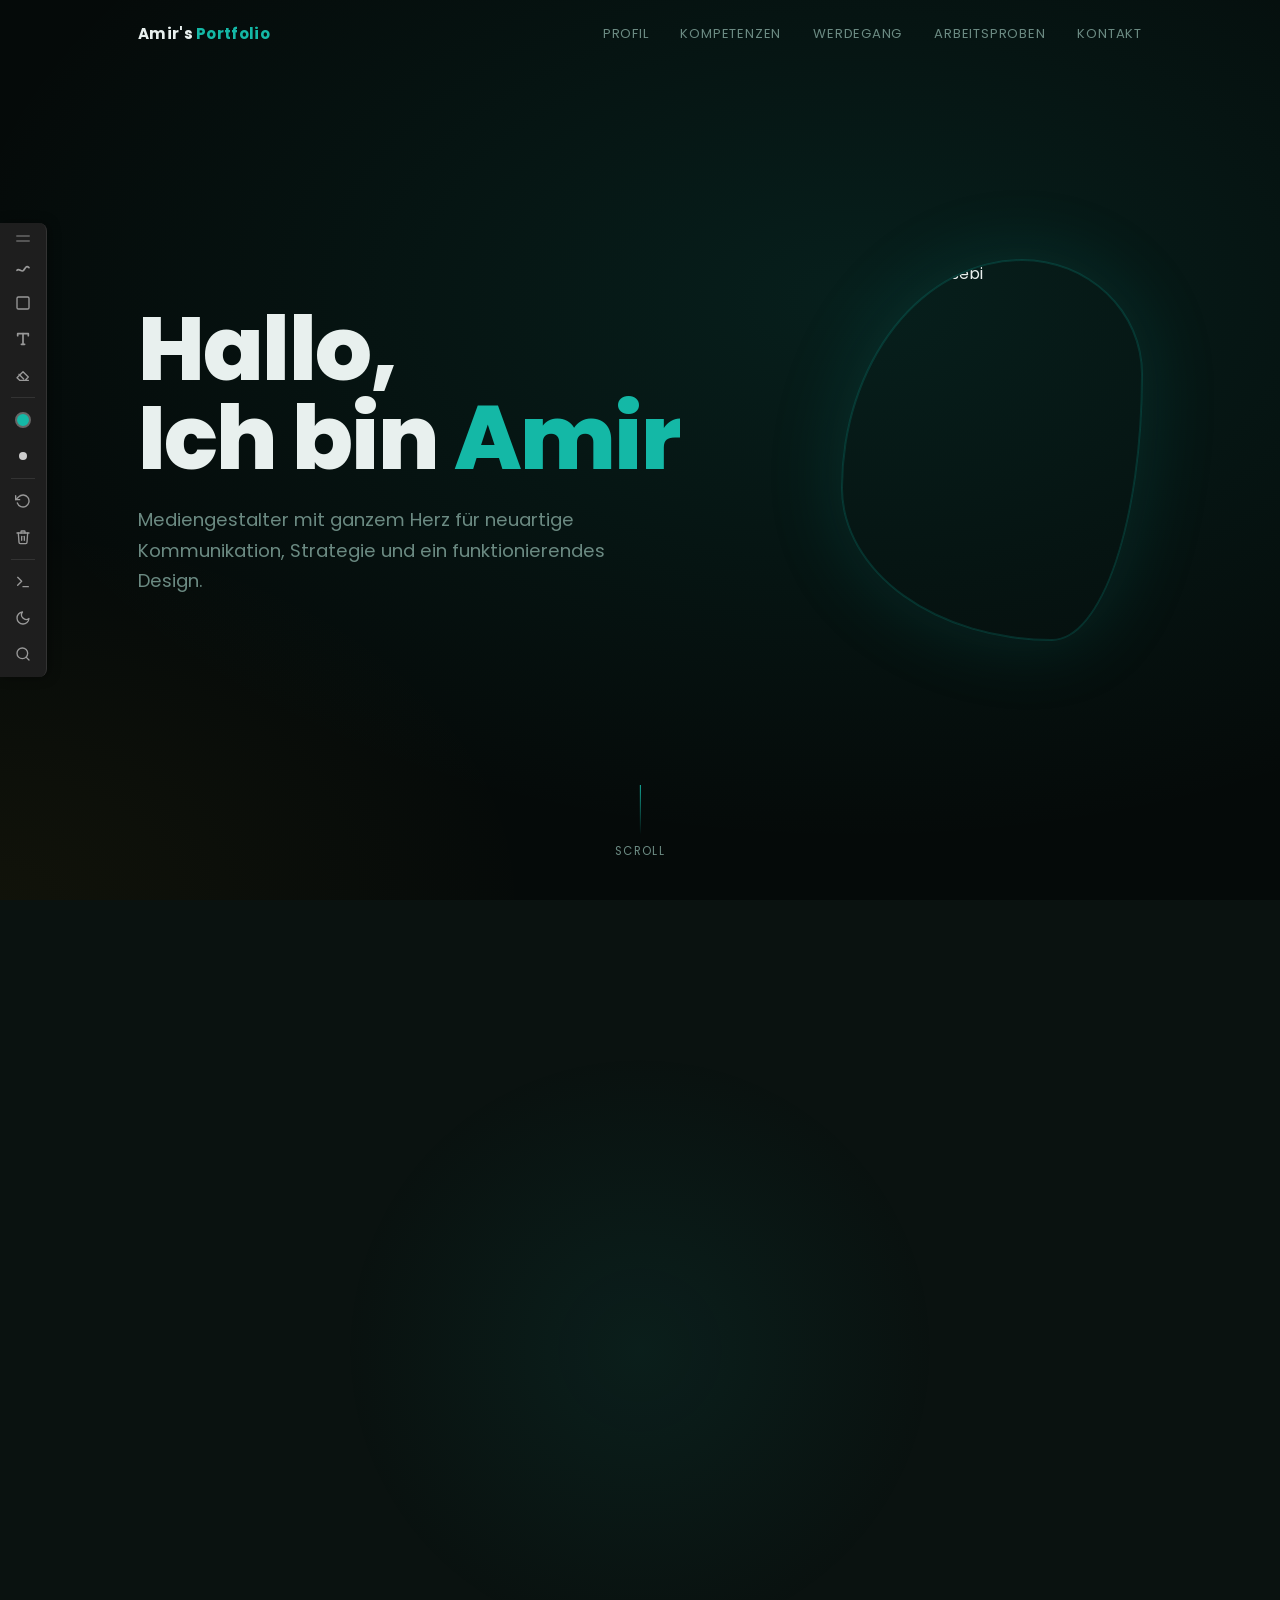
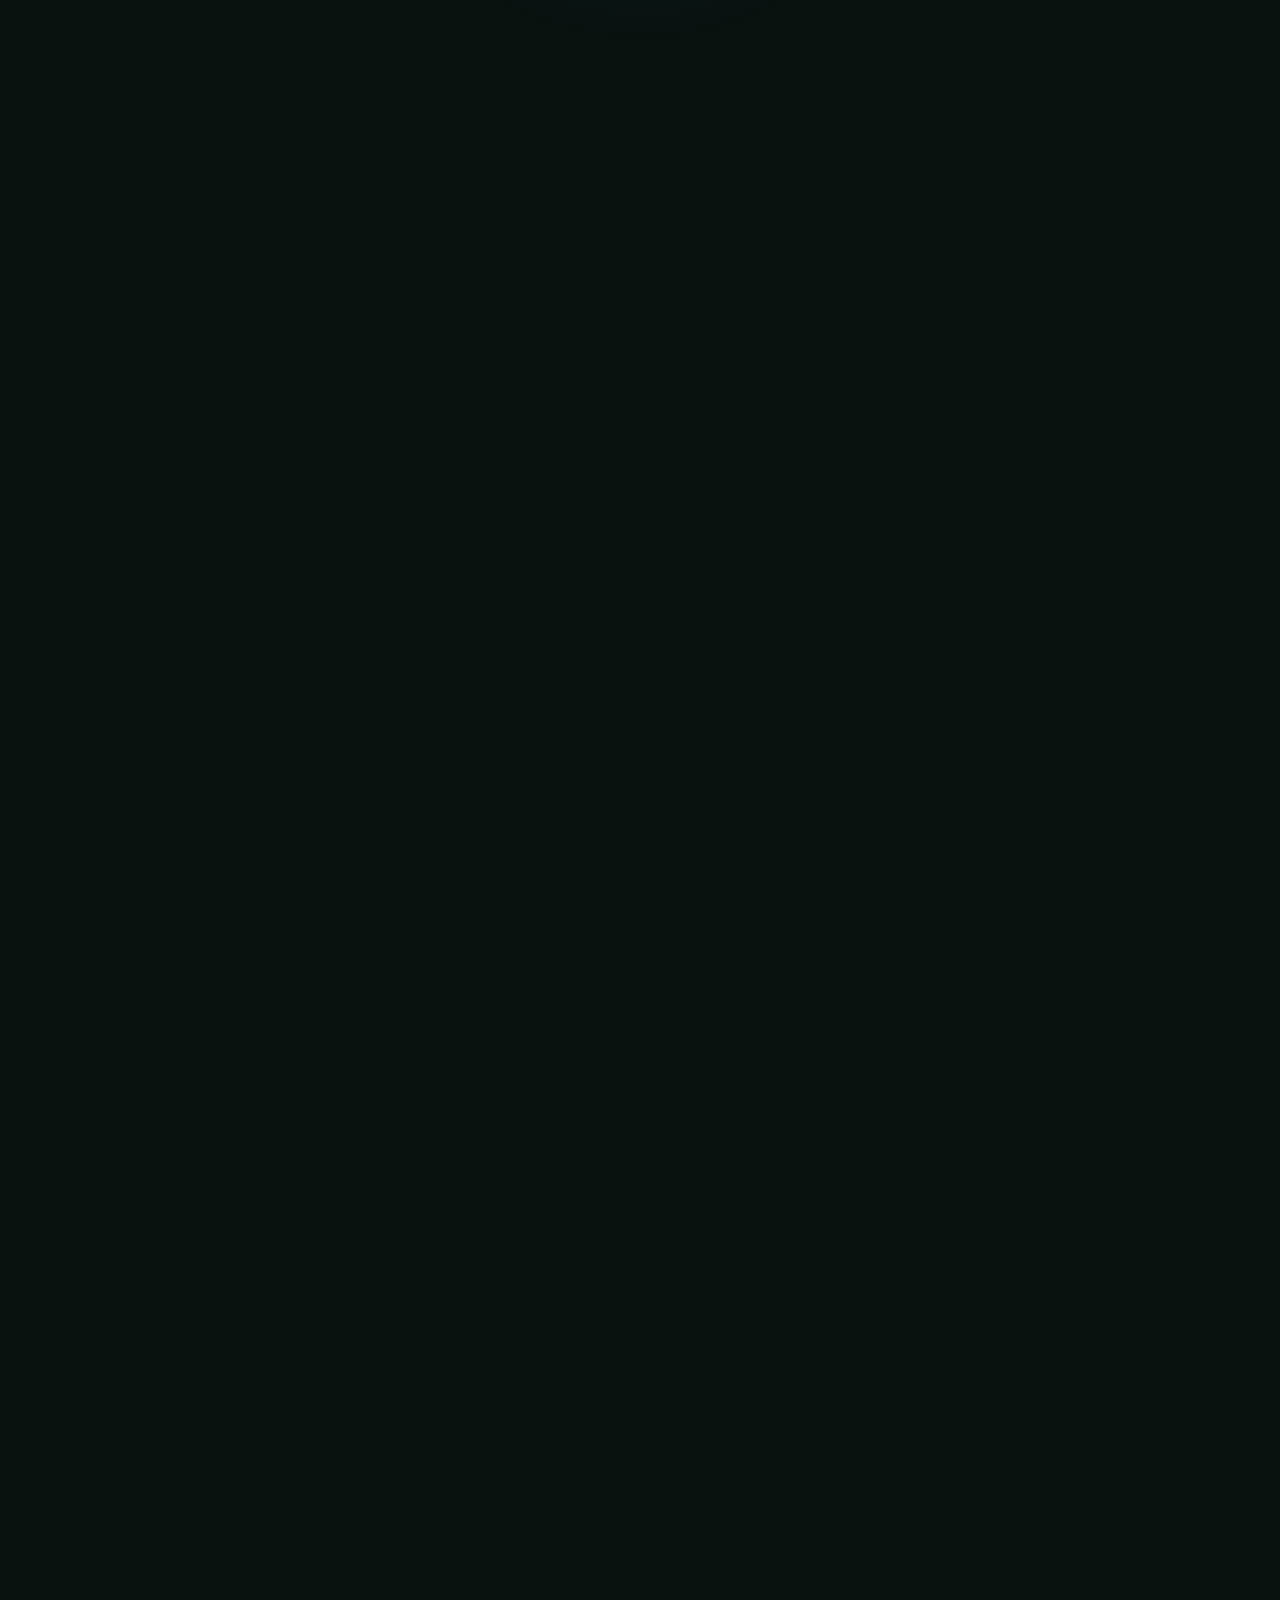
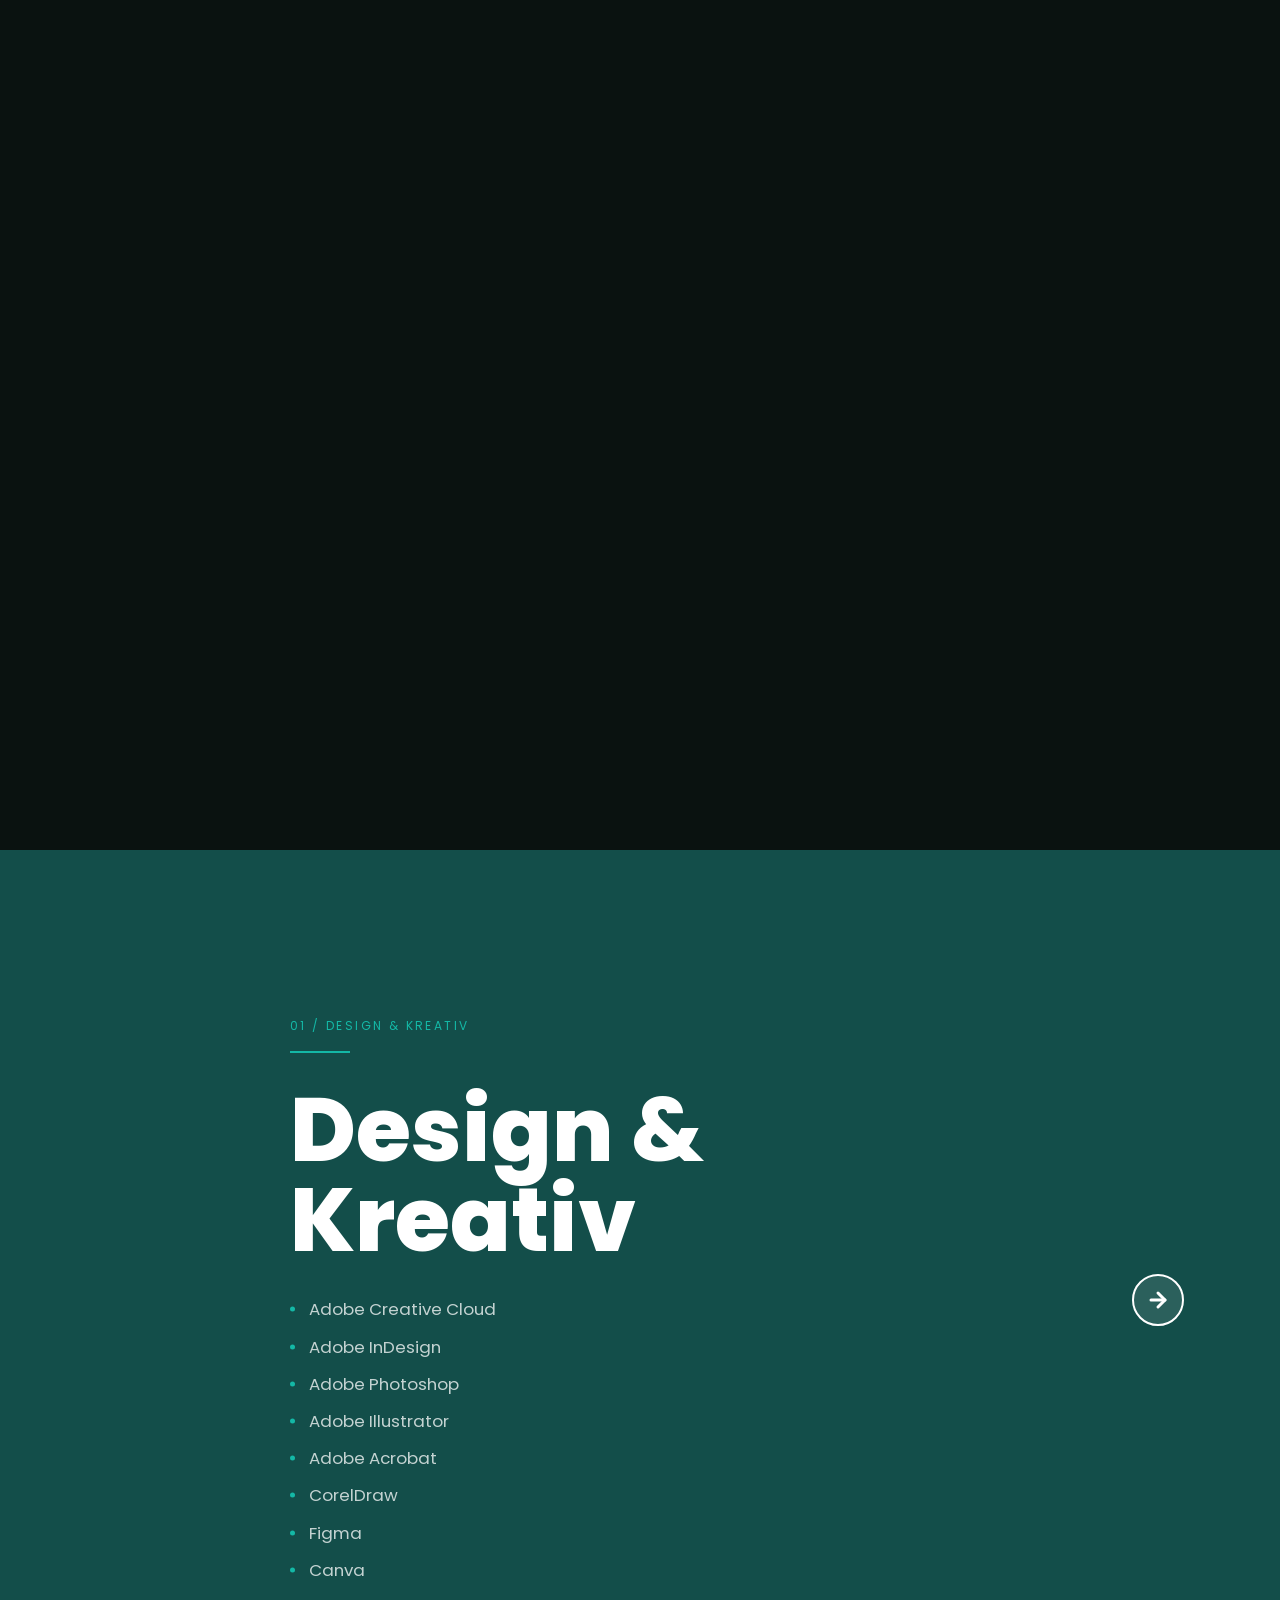
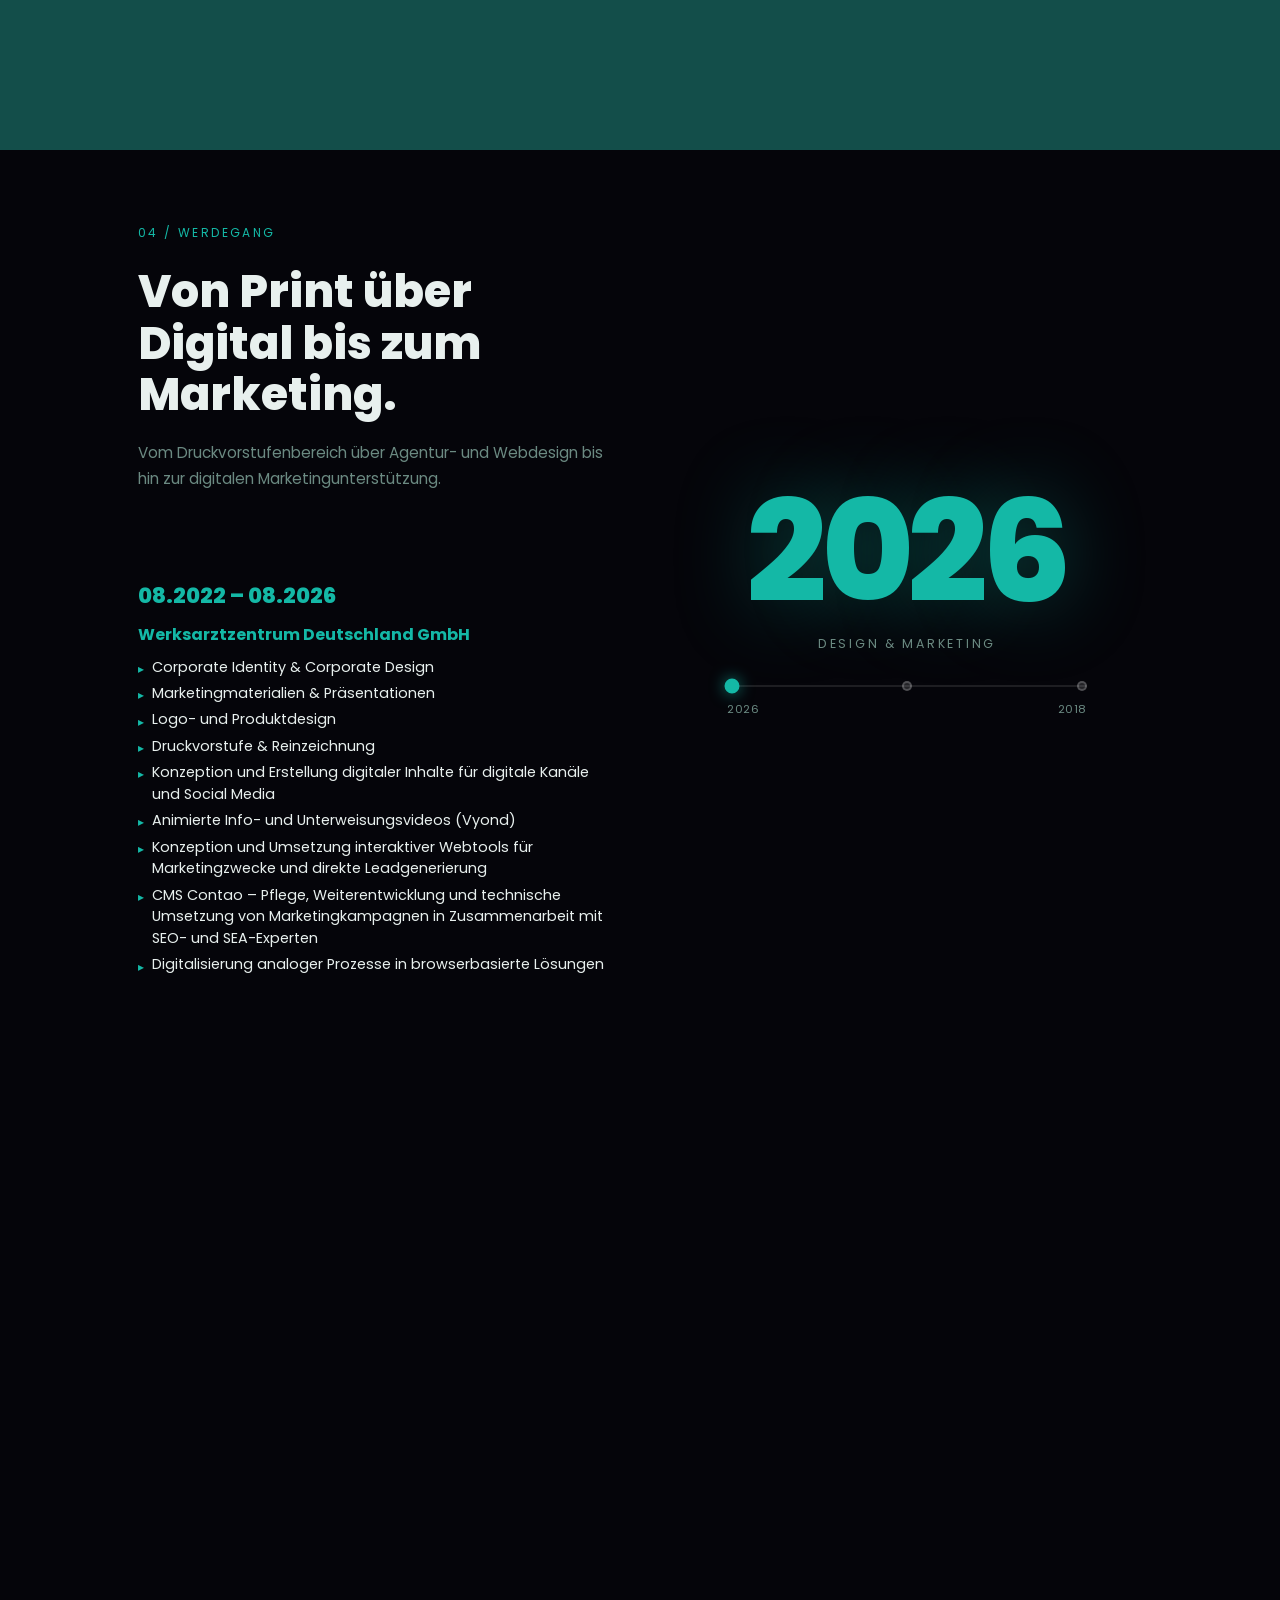
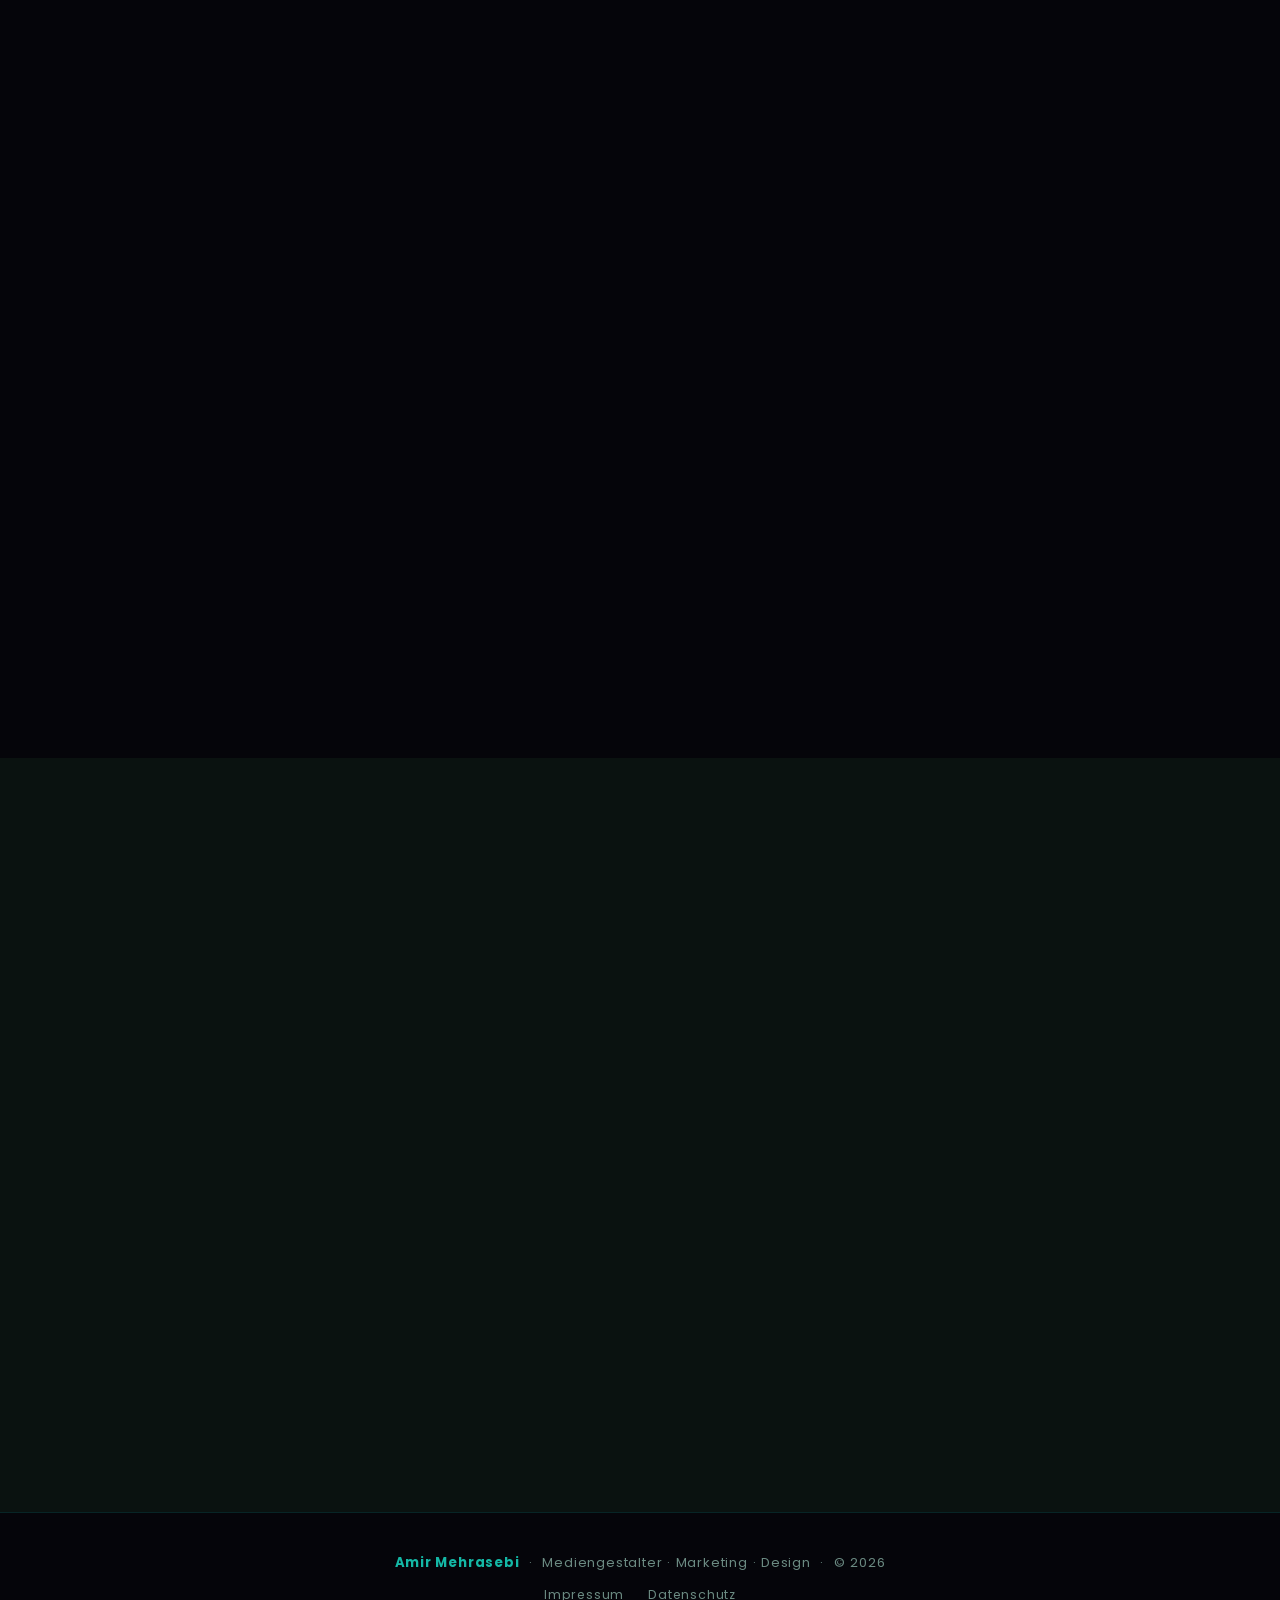
==== commit 50496bb1: "v11 Update index.html" ====
--- a/index.html
+++ b/index.html
@@ -18,7 +18,6 @@
     />
   </head>
   <body>
-    <!-- NAV -->
     <nav class="nav" id="nav">
       <div class="nav-inner">
         <a href="#hero" class="nav-brand">Amir's <span>Portfolio</span></a>
@@ -35,7 +34,6 @@
           <a href="#kontakt">Kontakt</a>
         </div>
       </div>
-      <!-- SEARCH OVERLAY (gesteuert über Toolbar) -->
       <div class="search-overlay" id="searchOverlay">
         <div class="search-box">
           <input
@@ -47,10 +45,11 @@
           <div class="search-results" id="searchResults"></div>
         </div>
       </div>
-      <div class="nav-progress"><div class="nav-progress-fill" id="navProgress"></div></div>
+      <div class="nav-progress">
+        <div class="nav-progress-fill" id="navProgress"></div>
+      </div>
     </nav>
 
-    <!-- HERO -->
     <section class="hero" id="hero">
       <div class="hero-bg" id="heroBg"></div>
       <canvas class="hero-dots" id="heroDots"></canvas>
@@ -82,7 +81,6 @@
       </div>
     </section>
 
-    <!-- STORYTELLING STICKY -->
     <div class="story-outer" id="story">
       <div class="story-sticky">
         <div class="story-bg-glow"></div>
@@ -139,7 +137,6 @@
       </div>
     </div>
 
-    <!-- HORIZONTAL SCROLL / KOMPETENZEN DETAIL -->
     <div class="horizontal-wrap" id="hWrap">
       <div class="h-scroll-hint" id="hScrollHint">
         <span class="h-hint-arrow"
@@ -237,7 +234,6 @@
       </div>
     </div>
 
-    <!-- WERDEGANG ORBIT -->
     <div class="imgseq-outer" id="werdegang">
       <div class="imgseq-sticky">
         <div class="imgseq-content">
@@ -331,7 +327,6 @@
       <div class="werdegang-mobile" id="werdegangMobile"></div>
     </div>
 
-    <!-- ARBEITSPROBEN -->
     <section class="section" id="arbeitsproben">
       <div class="section-header reveal">
         <div class="sec-tag">05 / Arbeitsproben</div>
@@ -603,7 +598,6 @@
       </div>
     </section>
 
-    <!-- KONTAKT -->
     <section class="section" id="kontakt" style="background: var(--bg2)">
       <div class="kontakt-inner">
         <div class="sec-tag reveal">06 / Kontakt</div>
@@ -643,7 +637,6 @@
       </div>
     </section>
 
-    <!-- FOOTER -->
     <footer>
       <strong>Amir Mehrasebi</strong> &nbsp;·&nbsp; Mediengestalter · Marketing
       · Design &nbsp;·&nbsp; © 2026
@@ -653,21 +646,31 @@
       </div>
     </footer>
 
-    <!-- SCROLL TO TOP -->
     <button class="scroll-top" id="scrollTop" aria-label="Nach oben">
-      <svg width="20" height="20" viewBox="0 0 24 24" fill="none" stroke="currentColor" stroke-width="2.5" stroke-linecap="round" stroke-linejoin="round"><line x1="12" y1="19" x2="12" y2="5"/><polyline points="5 12 12 5 19 12"/></svg>
+      <svg
+        width="20"
+        height="20"
+        viewBox="0 0 24 24"
+        fill="none"
+        stroke="currentColor"
+        stroke-width="2.5"
+        stroke-linecap="round"
+        stroke-linejoin="round"
+      >
+        <line x1="12" y1="19" x2="12" y2="5" />
+        <polyline points="5 12 12 5 19 12" />
+      </svg>
     </button>
 
-    <!-- TOOLBAR -->
     <div class="toolbar" id="toolbar">
       <div class="tb-drag" id="tbDrag" title="Ziehen zum Andocken">
         <span></span><span></span>
       </div>
       <button
-        class="tb-btn active"
+        class="tb-btn"
         data-tool="brush"
-        aria-label="Pinsel"
-        title="Pinsel"
+        aria-label="Zeichnen"
+        title="Zeichnen"
       >
         <svg
           width="16"
@@ -675,12 +678,11 @@
           viewBox="0 0 24 24"
           fill="none"
           stroke="currentColor"
-          stroke-width="2"
+          stroke-width="2.5"
           stroke-linecap="round"
           stroke-linejoin="round"
         >
-          <path d="M12 19l7-7 3 3-7 7-3-3z" />
-          <path d="M18 13l-1.5-7.5L2 2l3.5 14.5L13 18l5-5z" />
+          <path d="M3 17c3-4 7 4 10 0s4-8 8-4" />
         </svg>
       </button>
       <button
@@ -874,8 +876,40 @@
         aria-label="Dark/Light Mode"
         title="Dark/Light Mode"
       >
-        <svg class="tb-icon-moon" width="16" height="16" viewBox="0 0 24 24" fill="none" stroke="currentColor" stroke-width="2" stroke-linecap="round" stroke-linejoin="round"><path d="M21 12.79A9 9 0 1 1 11.21 3 7 7 0 0 0 21 12.79z"/></svg>
-        <svg class="tb-icon-sun" width="16" height="16" viewBox="0 0 24 24" fill="none" stroke="currentColor" stroke-width="2" stroke-linecap="round" stroke-linejoin="round"><circle cx="12" cy="12" r="5"/><line x1="12" y1="1" x2="12" y2="3"/><line x1="12" y1="21" x2="12" y2="23"/><line x1="4.22" y1="4.22" x2="5.64" y2="5.64"/><line x1="18.36" y1="18.36" x2="19.78" y2="19.78"/><line x1="1" y1="12" x2="3" y2="12"/><line x1="21" y1="12" x2="23" y2="12"/><line x1="4.22" y1="19.78" x2="5.64" y2="18.36"/><line x1="18.36" y1="5.64" x2="19.78" y2="4.22"/></svg>
+        <svg
+          class="tb-icon-moon"
+          width="16"
+          height="16"
+          viewBox="0 0 24 24"
+          fill="none"
+          stroke="currentColor"
+          stroke-width="2"
+          stroke-linecap="round"
+          stroke-linejoin="round"
+        >
+          <path d="M21 12.79A9 9 0 1 1 11.21 3 7 7 0 0 0 21 12.79z" />
+        </svg>
+        <svg
+          class="tb-icon-sun"
+          width="16"
+          height="16"
+          viewBox="0 0 24 24"
+          fill="none"
+          stroke="currentColor"
+          stroke-width="2"
+          stroke-linecap="round"
+          stroke-linejoin="round"
+        >
+          <circle cx="12" cy="12" r="5" />
+          <line x1="12" y1="1" x2="12" y2="3" />
+          <line x1="12" y1="21" x2="12" y2="23" />
+          <line x1="4.22" y1="4.22" x2="5.64" y2="5.64" />
+          <line x1="18.36" y1="18.36" x2="19.78" y2="19.78" />
+          <line x1="1" y1="12" x2="3" y2="12" />
+          <line x1="21" y1="12" x2="23" y2="12" />
+          <line x1="4.22" y1="19.78" x2="5.64" y2="18.36" />
+          <line x1="18.36" y1="5.64" x2="19.78" y2="4.22" />
+        </svg>
       </button>
       <button
         class="tb-btn"
@@ -899,10 +933,8 @@
       </button>
     </div>
 
-    <!-- DRAW CANVAS -->
     <canvas id="drawCanvas"></canvas>
 
-    <!-- TERMINAL -->
     <div class="terminal-overlay" id="terminalOverlay">
       <div class="terminal-window">
         <div class="terminal-bar">
@@ -929,7 +961,6 @@
       </div>
     </div>
 
-    <!-- IMAGE MODAL -->
     <div class="img-modal" id="imgModal">
       <div class="img-modal-panel" id="imgModalPanel">
         <button class="img-modal-close" id="imgModalClose">✕</button>
@@ -937,9 +968,7 @@
       </div>
     </div>
 
-    <!-- PDF.js -->
     <script src="https://cdnjs.cloudflare.com/ajax/libs/pdf.js/3.11.174/pdf.min.js"></script>
-    <!-- GSAP 3.12.5 -->
     <script src="https://cdnjs.cloudflare.com/ajax/libs/gsap/3.12.5/gsap.min.js"></script>
     <script src="https://cdnjs.cloudflare.com/ajax/libs/gsap/3.12.5/ScrollTrigger.min.js"></script>
     <script src="https://unpkg.com/@studio-freight/lenis@1.0.42/dist/lenis.min.js"></script>
--- a/style.css
+++ b/style.css
@@ -1497,6 +1497,21 @@
 footer strong {
   color: var(--accent);
 }
+.footer-links {
+  margin-top: 0.8rem;
+  display: flex;
+  justify-content: center;
+  gap: 1.5rem;
+}
+.footer-links a {
+  color: var(--muted);
+  text-decoration: none;
+  font-size: 0.78rem;
+  transition: color 0.2s;
+}
+.footer-links a:hover {
+  color: var(--accent);
+}
 
 /* ── SMILE INDICATOR ── */
 .smile-indicator {
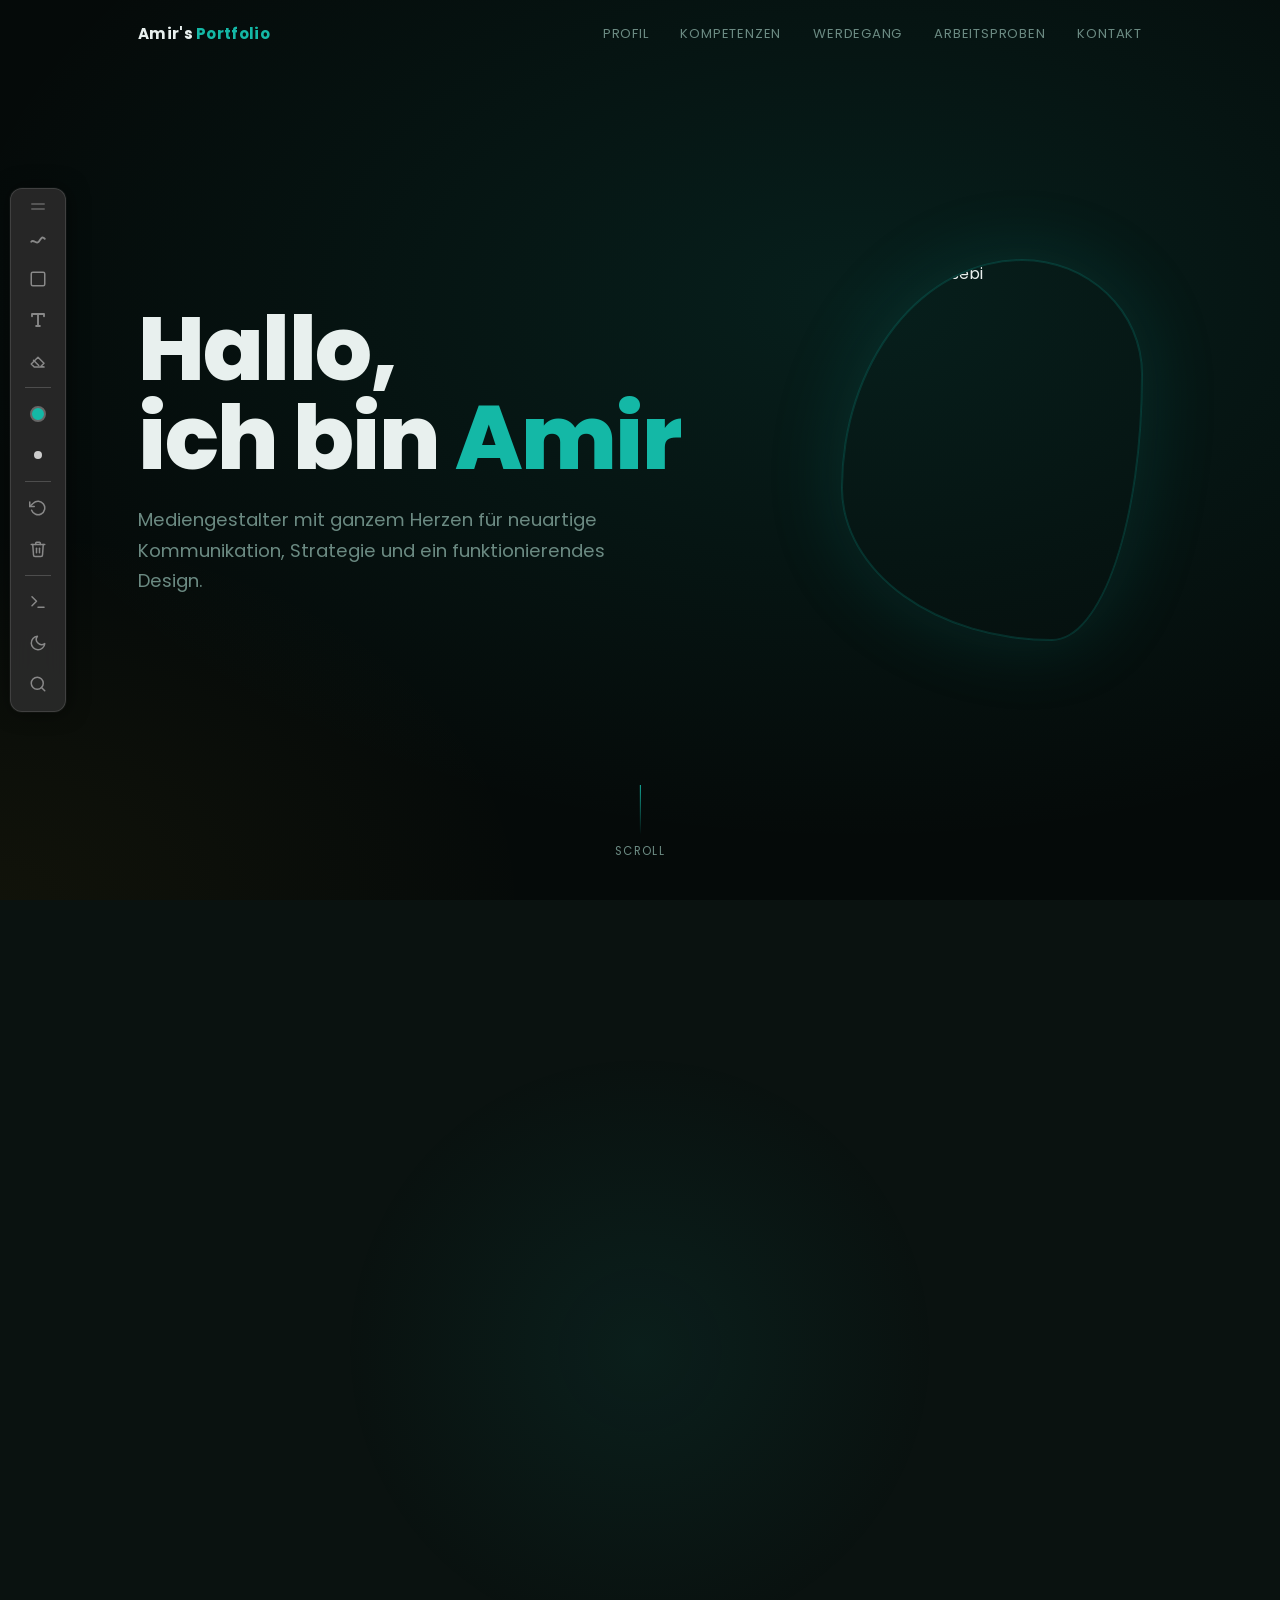
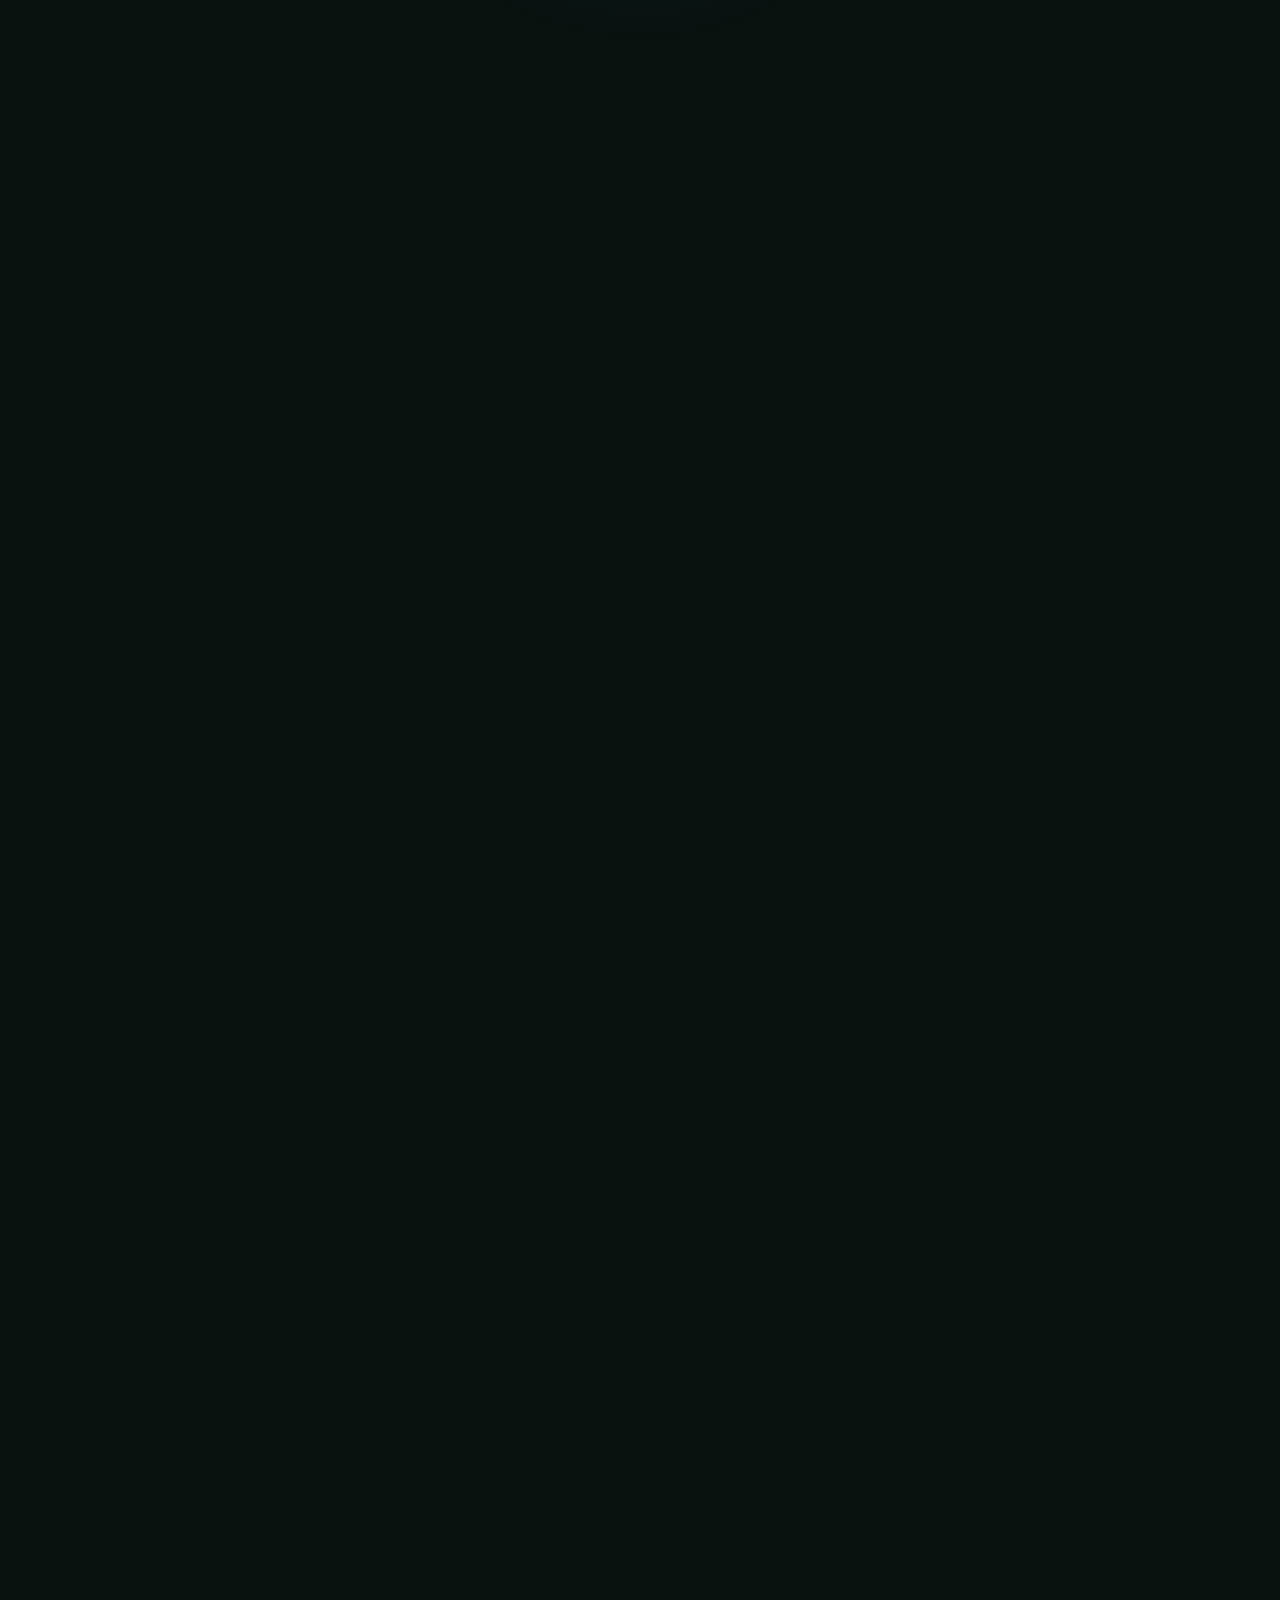
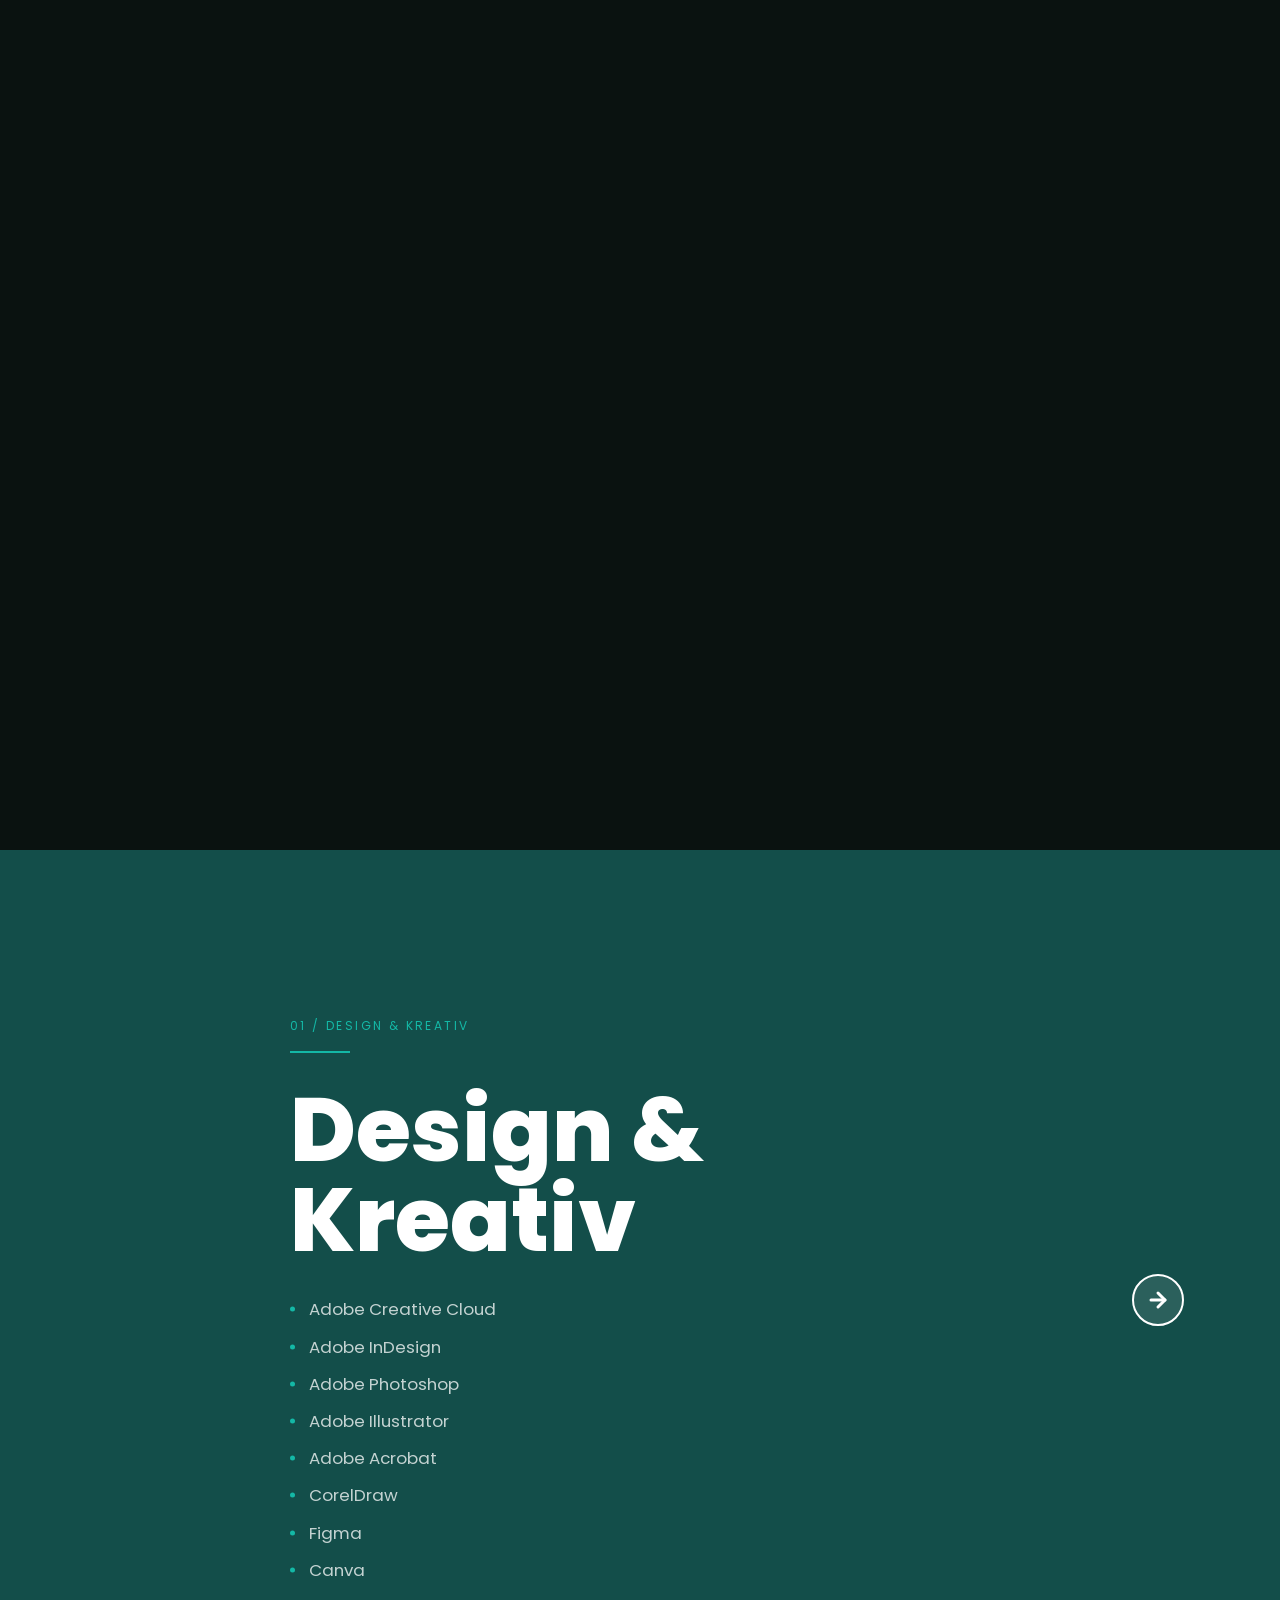
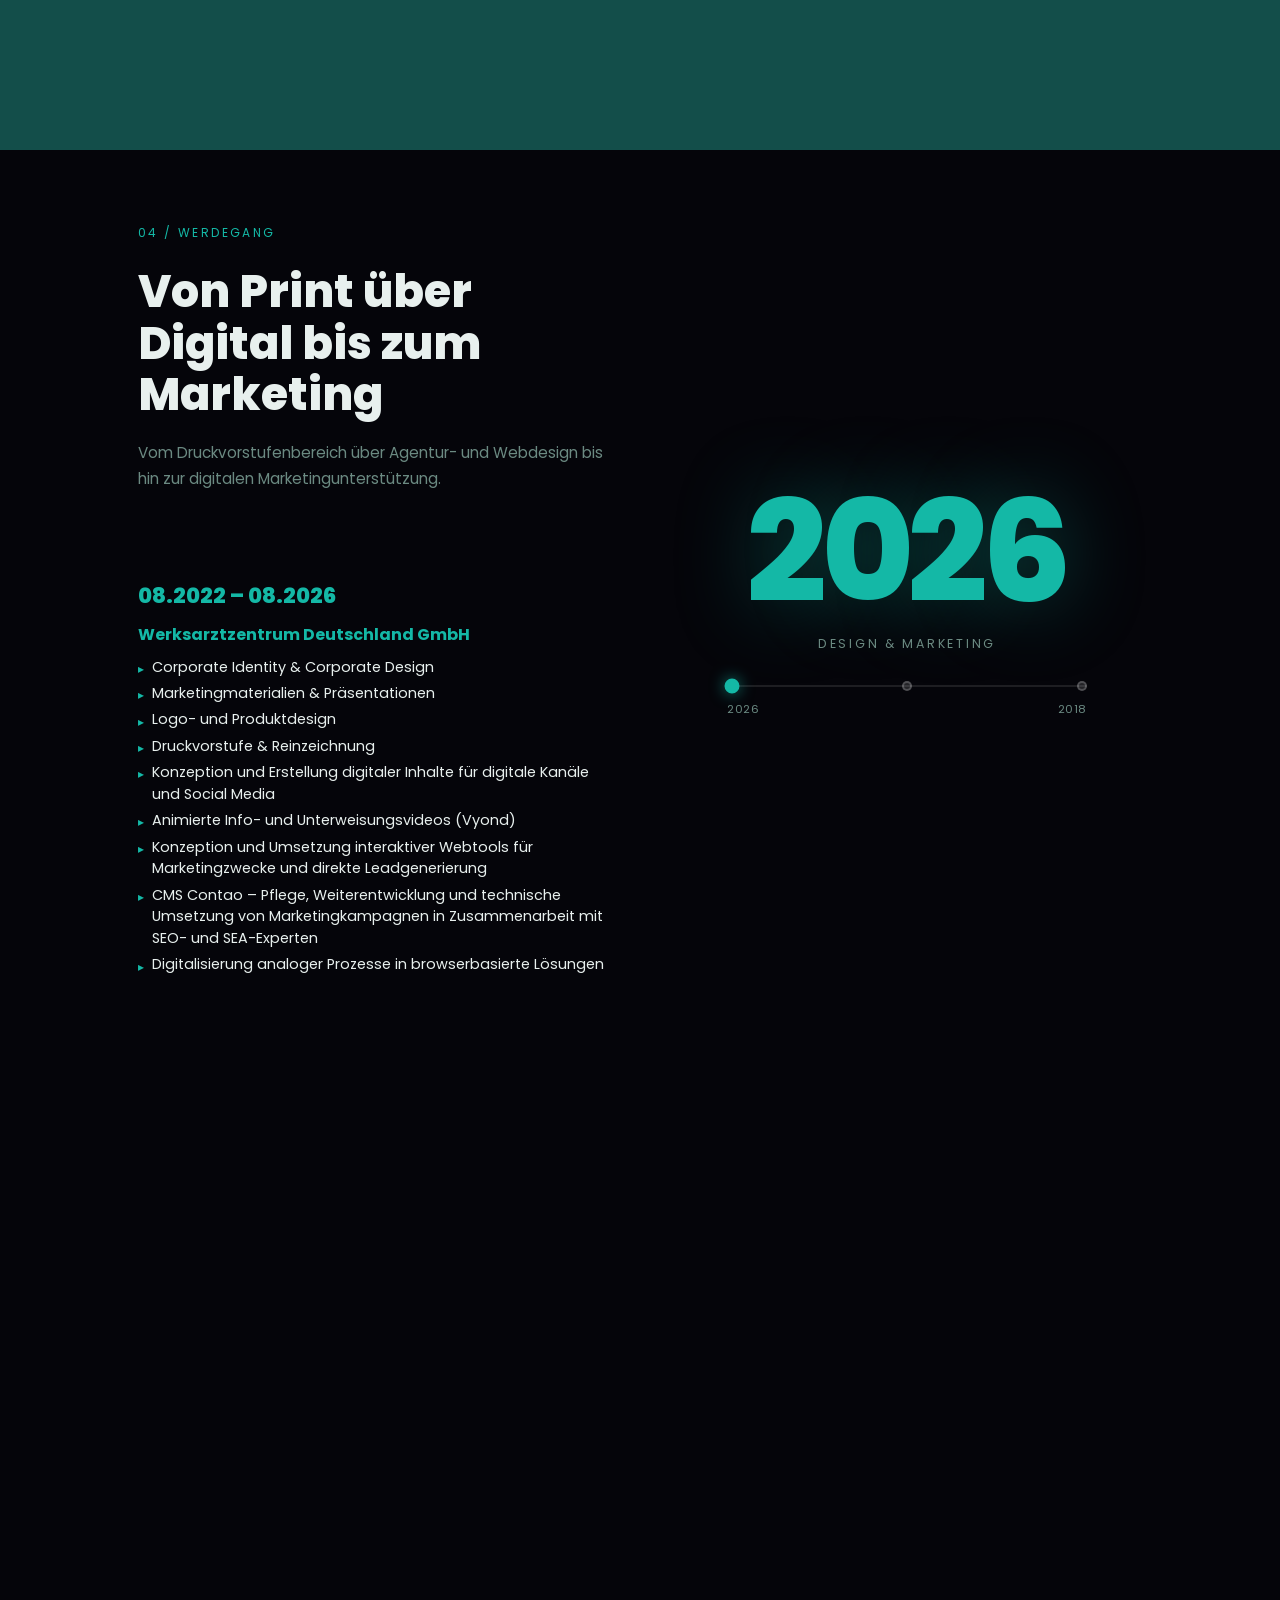
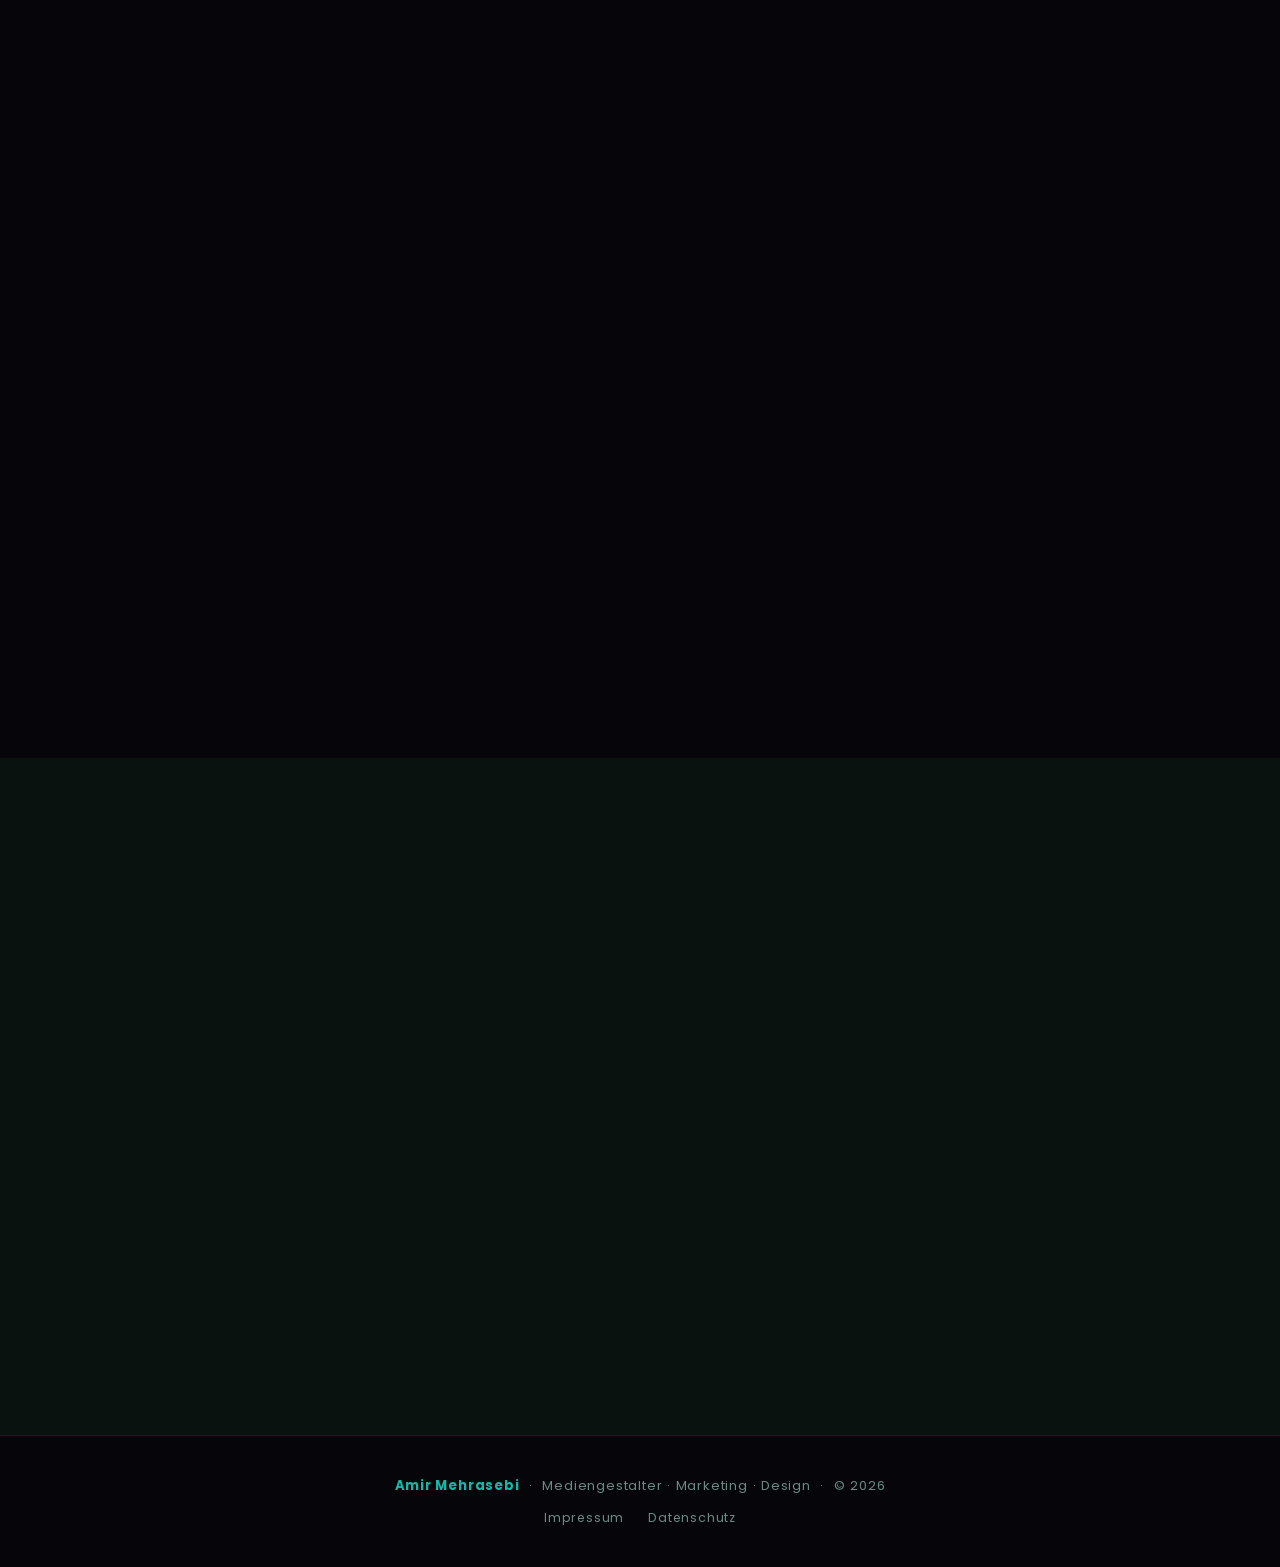
==== commit 72be6191: "v12 index.html" ====
--- a/index.html
+++ b/index.html
@@ -58,11 +58,11 @@
           <h1 class="hero-name">
             <span>Hallo,</span>
             <span style="white-space: nowrap"
-              >Ich bin <span style="color: var(--accent)">Amir</span></span
+              >ich bin <span style="color: var(--accent)">Amir</span></span
             >
           </h1>
           <p class="hero-bio">
-            Mediengestalter mit ganzem Herz für neuartige Kommunikation,
+            Mediengestalter mit ganzem Herzen für neuartige Kommunikation,
             Strategie und ein funktionierendes Design.
           </p>
         </div>
@@ -196,7 +196,7 @@
           <div class="h-panel-inner">
             <div class="h-panel-num">03 / Video &amp; Animation</div>
             <div class="h-panel-divider"></div>
-            <div class="h-panel-title">Video &amp;<br />Infoanimation</div>
+            <div class="h-panel-title">Video &amp;<br />InfoAnimation</div>
             <ul class="h-panel-list">
               <li>Vyond</li>
               <li>Canva</li>
@@ -209,7 +209,7 @@
           <div class="h-panel-inner">
             <div class="h-panel-num">04 / Tools</div>
             <div class="h-panel-divider"></div>
-            <div class="h-panel-title">Weitere Sachen</div>
+            <div class="h-panel-title">Weitere Dinge</div>
             <ul class="h-panel-list">
               <li>Microsoft Office</li>
               <li>Google Workspace</li>
@@ -239,7 +239,7 @@
         <div class="imgseq-content">
           <div class="imgseq-text">
             <div class="sec-tag">04 / Werdegang</div>
-            <h2>Von Print über<br />Digital bis zum<br />Marketing.</h2>
+            <h2>Von Print über<br />Digital bis zum<br />Marketing</h2>
             <p class="imgseq-static-desc">
               Vom Druckvorstufenbereich über Agentur- und Webdesign bis hin zur
               digitalen Marketingunterstützung.
@@ -601,10 +601,10 @@
     <section class="section" id="kontakt" style="background: var(--bg2)">
       <div class="kontakt-inner">
         <div class="sec-tag reveal">06 / Kontakt</div>
-        <h2 class="reveal">Bin ich interessant<br />für Ihr Team?</h2>
+        <h2 class="reveal">Passe ich <br />in Ihr Team?</h2>
         <p class="reveal">
-          Ich freue mich auf interessante Projekte und kreative
-          Herausforderungen.
+          Auf interessante Projekte und kreative Herausforderungen freue ich
+          mich!
         </p>
         <div class="kontakt-links reveal">
           <a href="tel:+4915770044441" class="kontakt-item">
--- a/style.css
+++ b/style.css
@@ -33,7 +33,6 @@
   overflow-x: hidden;
 }
 
-/* ── NAV ── */
 .nav {
   position: fixed;
   top: 0;
@@ -81,7 +80,6 @@
   transition: width 0.05s linear;
 }
 
-/* left side: rotating text + button — eine Zeile */
 .nav-left {
   display: flex;
   flex-direction: row;
@@ -187,7 +185,6 @@
   color: var(--text);
 }
 
-/* ── NAV ACTIONS (Search + Theme) ── */
 .nav-actions {
   display: flex;
   align-items: center;
@@ -206,17 +203,24 @@
   background: var(--glass);
   color: var(--muted);
   cursor: pointer;
-  transition: color 0.2s, border-color 0.2s;
+  transition:
+    color 0.2s,
+    border-color 0.2s;
 }
 .nav-icon-btn:hover {
   color: var(--text);
   border-color: var(--accent);
 }
-.tb-icon-sun { display: none; }
-[data-theme="light"] .tb-icon-moon { display: none; }
-[data-theme="light"] .tb-icon-sun { display: block; }
-
-/* ── SEARCH OVERLAY ── */
+.tb-icon-sun {
+  display: none;
+}
+[data-theme="light"] .tb-icon-moon {
+  display: none;
+}
+[data-theme="light"] .tb-icon-sun {
+  display: block;
+}
+
 .toolbar.right ~ .search-overlay,
 .toolbar.right ~ nav .search-overlay {
   left: auto;
@@ -280,7 +284,6 @@
   letter-spacing: 0.1em;
 }
 
-/* ── LIGHT MODE ── */
 [data-theme="light"] {
   --bg: #f5f5f0;
   --bg2: #eaeae5;
@@ -298,8 +301,16 @@
 }
 [data-theme="light"] .hero-bg {
   background:
-    radial-gradient(ellipse 70% 60% at 60% 40%, rgba(20, 184, 166, 0.1) 0%, transparent 60%),
-    radial-gradient(ellipse 50% 50% at 20% 80%, rgba(212, 160, 23, 0.05) 0%, transparent 50%),
+    radial-gradient(
+      ellipse 70% 60% at 60% 40%,
+      rgba(20, 184, 166, 0.1) 0%,
+      transparent 60%
+    ),
+    radial-gradient(
+      ellipse 50% 50% at 20% 80%,
+      rgba(212, 160, 23, 0.05) 0%,
+      transparent 50%
+    ),
     #f5f5f0;
 }
 [data-theme="light"] .card-img {
@@ -312,7 +323,6 @@
   filter: grayscale(60%);
 }
 
-/* ── HAMBURGER BUTTON ── */
 .burger {
   display: none;
   flex-direction: column;
@@ -330,7 +340,9 @@
   height: 2px;
   background: var(--text);
   border-radius: 2px;
-  transition: transform 0.3s, opacity 0.3s;
+  transition:
+    transform 0.3s,
+    opacity 0.3s;
 }
 .nav.nav-open .burger span:nth-child(1) {
   transform: translateY(7px) rotate(45deg);
@@ -382,7 +394,6 @@
   }
 }
 
-/* ── HERO ── */
 .hero {
   position: relative;
   height: 100vh;
@@ -417,7 +428,7 @@
   height: 100%;
   z-index: 1;
   pointer-events: none;
-  opacity: 0.12;
+  opacity: 0.16;
 }
 .hero-inner {
   position: relative;
@@ -525,7 +536,6 @@
   }
 }
 
-/* ── STORY STICKY ── */
 .story-outer {
   position: relative;
   height: 350vh;
@@ -587,7 +597,6 @@
   line-height: 1;
 }
 
-/* ── PHASE 2 LAYOUT ── */
 #phase2 {
   display: flex;
   flex-direction: column;
@@ -621,7 +630,6 @@
   position: relative;
 }
 
-/* versetztes Accent-Duplikat hinter jeder Karte */
 .float-card-wrap {
   position: relative;
 }
@@ -682,7 +690,6 @@
   display: block;
 }
 
-/* ── IMAGE MODAL ── */
 .img-modal {
   position: fixed;
   inset: 0;
@@ -752,7 +759,6 @@
   }
 }
 
-/* ── HORIZONTAL SCROLL ── */
 .horizontal-wrap {
   overflow: hidden;
   position: relative;
@@ -764,7 +770,9 @@
   transform: translateY(-50%);
   z-index: 10;
   pointer-events: none;
-  transition: opacity 0.4s, transform 0.4s;
+  transition:
+    opacity 0.4s,
+    transform 0.4s;
 }
 .h-hint-arrow {
   display: flex;
@@ -788,7 +796,8 @@
   animation: hintPulseDown 2s ease-in-out infinite;
 }
 @keyframes hintPulse {
-  0%, 100% {
+  0%,
+  100% {
     transform: translateX(0);
     opacity: 1;
   }
@@ -798,7 +807,8 @@
   }
 }
 @keyframes hintPulseDown {
-  0%, 100% {
+  0%,
+  100% {
     transform: translateY(0);
     opacity: 1;
   }
@@ -820,7 +830,7 @@
   flex-shrink: 0;
   padding: 4rem;
 }
-/* Panel backgrounds – accent color als Hintergrund */
+
 .h-panel:nth-child(1) {
   background: #134e4a;
 }
@@ -842,7 +852,6 @@
   width: 100%;
 }
 
-/* Num: Akzentfarbe pro Panel */
 .h-panel-num {
   font-size: 0.75rem;
   letter-spacing: 0.2em;
@@ -865,7 +874,6 @@
   color: #cea763;
 }
 
-/* Divider: Akzentfarbe pro Panel */
 .h-panel-divider {
   width: 60px;
   height: 2px;
@@ -887,7 +895,6 @@
   background: #cea763;
 }
 
-/* Titel: weiß */
 .h-panel-title {
   font-size: clamp(3rem, 7vw, 6rem);
   font-weight: 800;
@@ -896,7 +903,6 @@
   color: #ffffff;
 }
 
-/* Liste: helles Weiß */
 .h-panel-list {
   list-style: none;
   display: flex;
@@ -936,7 +942,6 @@
   background: #cea763;
 }
 
-/* ── ORBIT / WERDEGANG ── */
 .imgseq-outer {
   position: relative;
   height: 500vh;
@@ -1016,8 +1021,12 @@
   font-size: 0.75rem;
   margin-top: 0.2rem;
 }
-.imgseq-text   { grid-area: text; }
-.imgseq-orbit  { grid-area: orbit; }
+.imgseq-text {
+  grid-area: text;
+}
+.imgseq-orbit {
+  grid-area: orbit;
+}
 .imgseq-visual {
   grid-area: visual;
   align-self: center;
@@ -1101,7 +1110,7 @@
   color: var(--muted);
   letter-spacing: 0.05em;
 }
-/* ── RESPONSIVE ── */
+
 @media (max-width: 768px) {
   .imgseq-content {
     grid-template-columns: 1fr;
@@ -1110,21 +1119,26 @@
       "visual"
       "orbit";
   }
-  .imgseq-text   { grid-area: text; }
-  .imgseq-visual { grid-area: visual; }
-  .imgseq-orbit  { grid-area: orbit; }
+  .imgseq-text {
+    grid-area: text;
+  }
+  .imgseq-visual {
+    grid-area: visual;
+  }
+  .imgseq-orbit {
+    grid-area: orbit;
+  }
   .tl-big-year {
     font-size: clamp(4rem, 20vw, 6rem);
   }
 }
 
 @media (max-width: 500px) {
-  /* 1 — ALLGEMEIN */
-  html, body {
+  html,
+  body {
     overflow-x: hidden;
   }
 
-  /* 2 — NAV */
   .nav-left {
     display: none;
   }
@@ -1139,7 +1153,6 @@
     font-size: 0.72rem;
   }
 
-  /* 3 — HERO */
   .hero-inner {
     grid-template-columns: 1fr;
     gap: 2rem;
@@ -1158,7 +1171,6 @@
     height: 230px;
   }
 
-  /* 4 — STORY — statisch gestapelt statt sticky-animiert */
   .story-outer {
     height: auto;
   }
@@ -1186,7 +1198,6 @@
     height: 118px;
   }
 
-  /* 5 — KOMPETENZEN — vertikaler Scroll statt horizontal */
   .h-scroll-hint {
     display: none;
   }
@@ -1207,7 +1218,6 @@
     padding: 3rem 1.5rem;
   }
 
-  /* 6 — WERDEGANG — alles sichtbar, Dots klickbar */
   .imgseq-outer {
     height: auto;
   }
@@ -1251,12 +1261,10 @@
     font-size: 0.82rem;
   }
 
-  /* 7 — PORTFOLIO */
   .portfolio-grid {
     grid-template-columns: 1fr;
   }
 
-  /* 8 — KONTAKT */
   .kontakt-links {
     flex-direction: column;
     align-items: stretch;
@@ -1267,12 +1275,10 @@
   }
 }
 
-/* ── WERDEGANG MOBILE (unused, kept for reference) ── */
 .werdegang-mobile {
   display: none;
 }
 
-/* ── GENERAL SECTION ── */
 .section {
   padding: 7rem 2rem;
 }
@@ -1293,7 +1299,6 @@
   line-height: 1.1;
 }
 
-/* ── PORTFOLIO ── */
 .portfolio-grid {
   display: grid;
   grid-template-columns: repeat(auto-fit, minmax(300px, 1fr));
@@ -1431,7 +1436,6 @@
   opacity: 1;
 }
 
-/* ── KONTAKT ── */
 .kontakt-inner {
   max-width: 700px;
   margin: 0 auto;
@@ -1485,7 +1489,6 @@
   margin-bottom: 0.1rem;
 }
 
-/* ── FOOTER ── */
 footer {
   padding: 2.5rem;
   text-align: center;
@@ -1513,7 +1516,6 @@
   color: var(--accent);
 }
 
-/* ── SMILE INDICATOR ── */
 .smile-indicator {
   width: 26px;
   height: 26px;
@@ -1532,7 +1534,6 @@
   transform: scale(1.4);
 }
 
-/* ── FLY EMOJI ── */
 .fly-emoji {
   position: fixed;
   font-size: 1.8rem;
@@ -1555,7 +1556,6 @@
   }
 }
 
-/* ── SCROLL TO TOP ── */
 .scroll-top {
   position: fixed;
   bottom: 2rem;
@@ -1575,7 +1575,10 @@
   opacity: 0;
   pointer-events: none;
   transform: translateY(10px);
-  transition: opacity 0.3s, transform 0.3s, border-color 0.2s;
+  transition:
+    opacity 0.3s,
+    transform 0.3s,
+    border-color 0.2s;
 }
 .scroll-top.visible {
   opacity: 1;
@@ -1586,7 +1589,6 @@
   border-color: var(--accent);
 }
 
-/* ── REVEAL ── */
 .reveal {
   opacity: 0;
   transform: translateY(30px);
@@ -1599,31 +1601,53 @@
   transform: none;
 }
 
-/* ── TOOLBAR ── */
 .toolbar {
   position: fixed;
-  left: 0;
+  left: 10px;
   top: 50%;
   transform: translateY(-50%);
   z-index: 500;
   display: flex;
   flex-direction: column;
   align-items: center;
-  gap: 2px;
-  padding: 6px;
-  background: #1e1e1e;
-  border-right: 1px solid #333;
-  border-radius: 0 8px 8px 0;
-  box-shadow: 2px 0 12px rgba(0,0,0,0.4);
-  transition: left 0.3s, right 0.3s, border-radius 0.3s, box-shadow 0.3s;
+  gap: 3px;
+  padding: 8px;
+  background: rgba(42, 42, 42, 0.92);
+  backdrop-filter: blur(12px);
+  -webkit-backdrop-filter: blur(12px);
+  border: 1px solid rgba(255, 255, 255, 0.12);
+  border-radius: 12px;
+  box-shadow:
+    2px 0 20px rgba(0, 0, 0, 0.5),
+    0 0 0 1px rgba(255, 255, 255, 0.04);
+  transition:
+    left 0.3s,
+    right 0.3s,
+    border-radius 0.3s,
+    box-shadow 0.3s;
+  animation: tb-glow-intro 1.5s ease-in-out 2s 3;
+}
+@keyframes tb-glow-intro {
+  0%,
+  100% {
+    box-shadow:
+      2px 0 20px rgba(0, 0, 0, 0.5),
+      0 0 0 1px rgba(255, 255, 255, 0.04);
+  }
+  50% {
+    box-shadow:
+      2px 0 25px rgba(20, 184, 166, 0.3),
+      0 0 15px rgba(20, 184, 166, 0.15),
+      0 0 0 1px rgba(20, 184, 166, 0.2);
+  }
 }
 .toolbar.right {
   left: auto;
-  right: 0;
-  border-right: none;
-  border-left: 1px solid #333;
-  border-radius: 8px 0 0 8px;
-  box-shadow: -2px 0 12px rgba(0,0,0,0.4);
+  right: 10px;
+  border-radius: 12px;
+  box-shadow:
+    -2px 0 20px rgba(0, 0, 0, 0.5),
+    0 0 0 1px rgba(255, 255, 255, 0.04);
 }
 .toolbar.dragging {
   transition: none;
@@ -1649,29 +1673,38 @@
   display: flex;
   align-items: center;
   justify-content: center;
-  width: 34px;
-  height: 34px;
+  width: 38px;
+  height: 38px;
   border: none;
-  border-radius: 4px;
+  border-radius: 8px;
   background: transparent;
-  color: #999;
+  color: #888;
   cursor: pointer;
-  transition: background 0.15s, color 0.15s;
+  transition:
+    background 0.2s,
+    color 0.2s,
+    transform 0.15s;
   position: relative;
 }
+.tb-btn svg {
+  width: 18px;
+  height: 18px;
+}
 .tb-btn:hover {
-  background: #333;
+  background: rgba(255, 255, 255, 0.08);
   color: #fff;
+  transform: scale(1.08);
 }
 .tb-btn.active {
-  background: rgba(20, 184, 166, 0.2);
+  background: rgba(20, 184, 166, 0.18);
   color: var(--accent);
+  box-shadow: 0 0 8px rgba(20, 184, 166, 0.2);
 }
 .tb-divider {
-  width: 24px;
+  width: 26px;
   height: 1px;
-  background: #333;
-  margin: 3px 0;
+  background: rgba(255, 255, 255, 0.18);
+  margin: 4px 0;
 }
 .tb-color-dot {
   width: 16px;
@@ -1696,7 +1729,7 @@
   padding: 6px;
   gap: 4px;
   flex-direction: row;
-  box-shadow: 4px 2px 12px rgba(0,0,0,0.5);
+  box-shadow: 4px 2px 12px rgba(0, 0, 0, 0.5);
   z-index: 501;
 }
 .tb-color-picker.open {
@@ -1708,7 +1741,9 @@
   border-radius: 50%;
   cursor: pointer;
   border: 2px solid transparent;
-  transition: border-color 0.15s, transform 0.15s;
+  transition:
+    border-color 0.15s,
+    transform 0.15s;
 }
 .tb-cp-swatch:hover {
   transform: scale(1.2);
@@ -1722,7 +1757,9 @@
   border-radius: 50%;
   background: #ccc;
   display: block;
-  transition: width 0.15s, height 0.15s;
+  transition:
+    width 0.15s,
+    height 0.15s;
 }
 .tb-size-picker {
   display: none;
@@ -1734,7 +1771,7 @@
   padding: 8px 12px;
   align-items: center;
   gap: 8px;
-  box-shadow: 4px 2px 12px rgba(0,0,0,0.5);
+  box-shadow: 4px 2px 12px rgba(0, 0, 0, 0.5);
   z-index: 501;
   white-space: nowrap;
 }
@@ -1753,7 +1790,6 @@
   font-family: monospace;
 }
 
-/* ── DRAW CANVAS ── */
 #drawCanvas {
   position: fixed;
   inset: 0;
@@ -1777,13 +1813,67 @@
   cursor: crosshair;
 }
 
-/* ── TERMINAL ── */
+.draw-text-block {
+  position: fixed;
+  z-index: 500;
+  min-width: 40px;
+  min-height: 1.2em;
+  padding: 4px 8px;
+  font-family: "Poppins", sans-serif;
+  line-height: 1.3;
+  outline: none;
+  border: 1.5px dashed rgba(255, 255, 255, 0.35);
+  border-radius: 4px;
+  background: rgba(0, 0, 0, 0.25);
+  white-space: pre-wrap;
+  word-break: break-word;
+  cursor: text;
+  max-width: 50vw;
+}
+.draw-text-block:focus {
+  border-color: var(--accent);
+}
+.draw-text-block:not(:focus) {
+  border-color: transparent;
+  background: transparent;
+}
+.draw-text-drag {
+  position: absolute;
+  top: -14px;
+  left: 50%;
+  transform: translateX(-50%);
+  width: 28px;
+  height: 12px;
+  background: var(--accent);
+  border-radius: 4px 4px 0 0;
+  cursor: grab;
+  opacity: 0;
+  transition: opacity 0.2s;
+  display: flex;
+  align-items: center;
+  justify-content: center;
+}
+.draw-text-drag::after {
+  content: "";
+  width: 14px;
+  height: 2px;
+  background: rgba(0, 0, 0, 0.5);
+  border-radius: 1px;
+}
+.draw-text-block:hover .draw-text-drag,
+.draw-text-block:focus .draw-text-drag {
+  opacity: 1;
+}
+.draw-text-drag:active {
+  cursor: grabbing;
+}
+
 .terminal-overlay {
   display: none;
   position: fixed;
   inset: 0;
   z-index: 8000;
-  background: rgba(0,0,0,0.5);
+  background: rgba(0, 0, 0, 0.5);
   backdrop-filter: blur(6px);
   align-items: center;
   justify-content: center;
@@ -1799,7 +1889,7 @@
   border: 1px solid #333;
   border-radius: 10px;
   overflow: hidden;
-  box-shadow: 0 20px 60px rgba(0,0,0,0.6);
+  box-shadow: 0 20px 60px rgba(0, 0, 0, 0.6);
   display: flex;
   flex-direction: column;
 }
@@ -1821,9 +1911,15 @@
   border-radius: 50%;
   display: block;
 }
-.terminal-dots i:nth-child(1) { background: #ff5f57; }
-.terminal-dots i:nth-child(2) { background: #ffbd2e; }
-.terminal-dots i:nth-child(3) { background: #28c840; }
+.terminal-dots i:nth-child(1) {
+  background: #ff5f57;
+}
+.terminal-dots i:nth-child(2) {
+  background: #ffbd2e;
+}
+.terminal-dots i:nth-child(3) {
+  background: #28c840;
+}
 .terminal-title {
   flex: 1;
   text-align: center;
@@ -1839,7 +1935,9 @@
   cursor: pointer;
   transition: color 0.2s;
 }
-.terminal-close:hover { color: #fff; }
+.terminal-close:hover {
+  color: #fff;
+}
 .terminal-body {
   flex: 1;
   padding: 14px;
@@ -1850,7 +1948,9 @@
   line-height: 1.6;
   max-height: 50vh;
 }
-.terminal-line { margin-bottom: 4px; }
+.terminal-line {
+  margin-bottom: 4px;
+}
 .terminal-input-wrap {
   display: flex;
   align-items: center;
@@ -1884,10 +1984,10 @@
     transform: none;
     flex-direction: row;
     justify-content: center;
-    border-radius: 8px 8px 0 0;
+    border-radius: 12px 12px 0 0;
     border-right: none;
-    border-top: 1px solid #333;
-    box-shadow: 0 -2px 12px rgba(0,0,0,0.4);
+    border-top: 1px solid rgba(255, 255, 255, 0.08);
+    box-shadow: 0 -2px 20px rgba(20, 184, 166, 0.25);
     overflow-x: auto;
   }
   .tb-divider {
